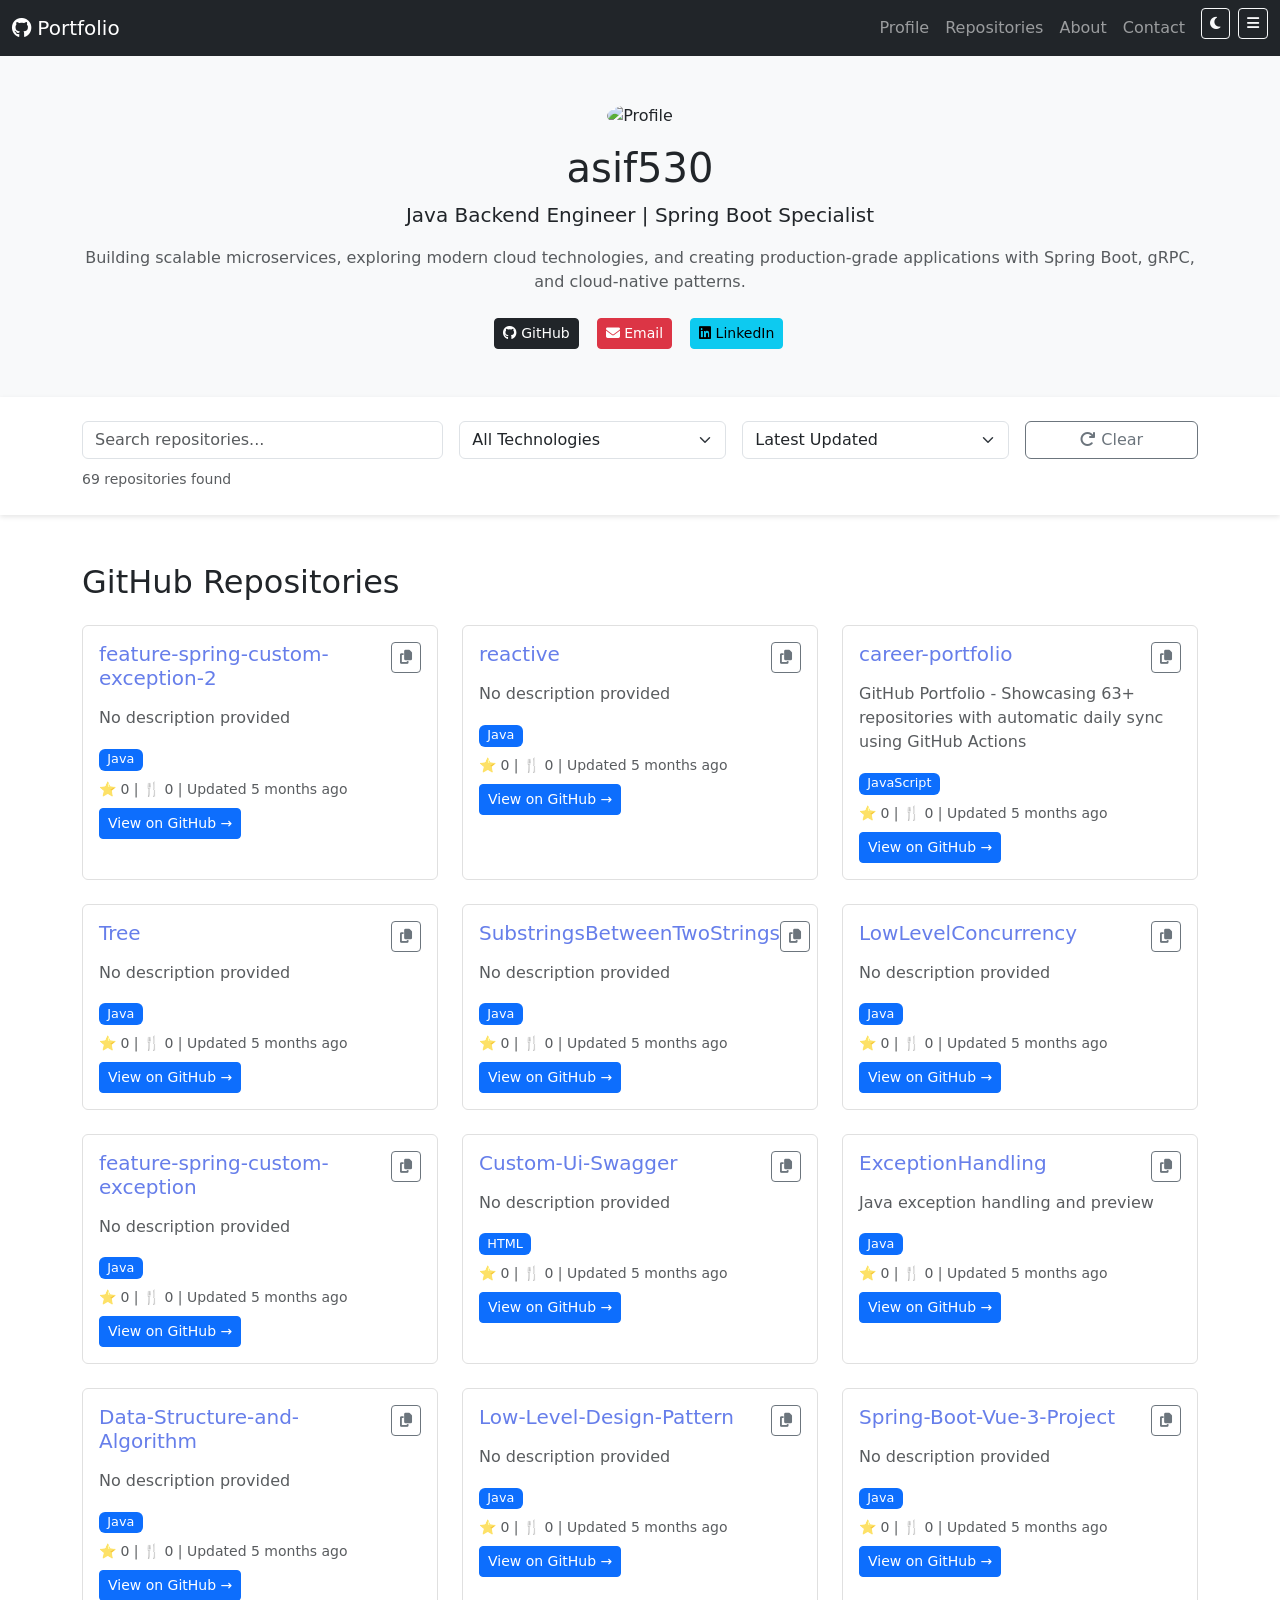
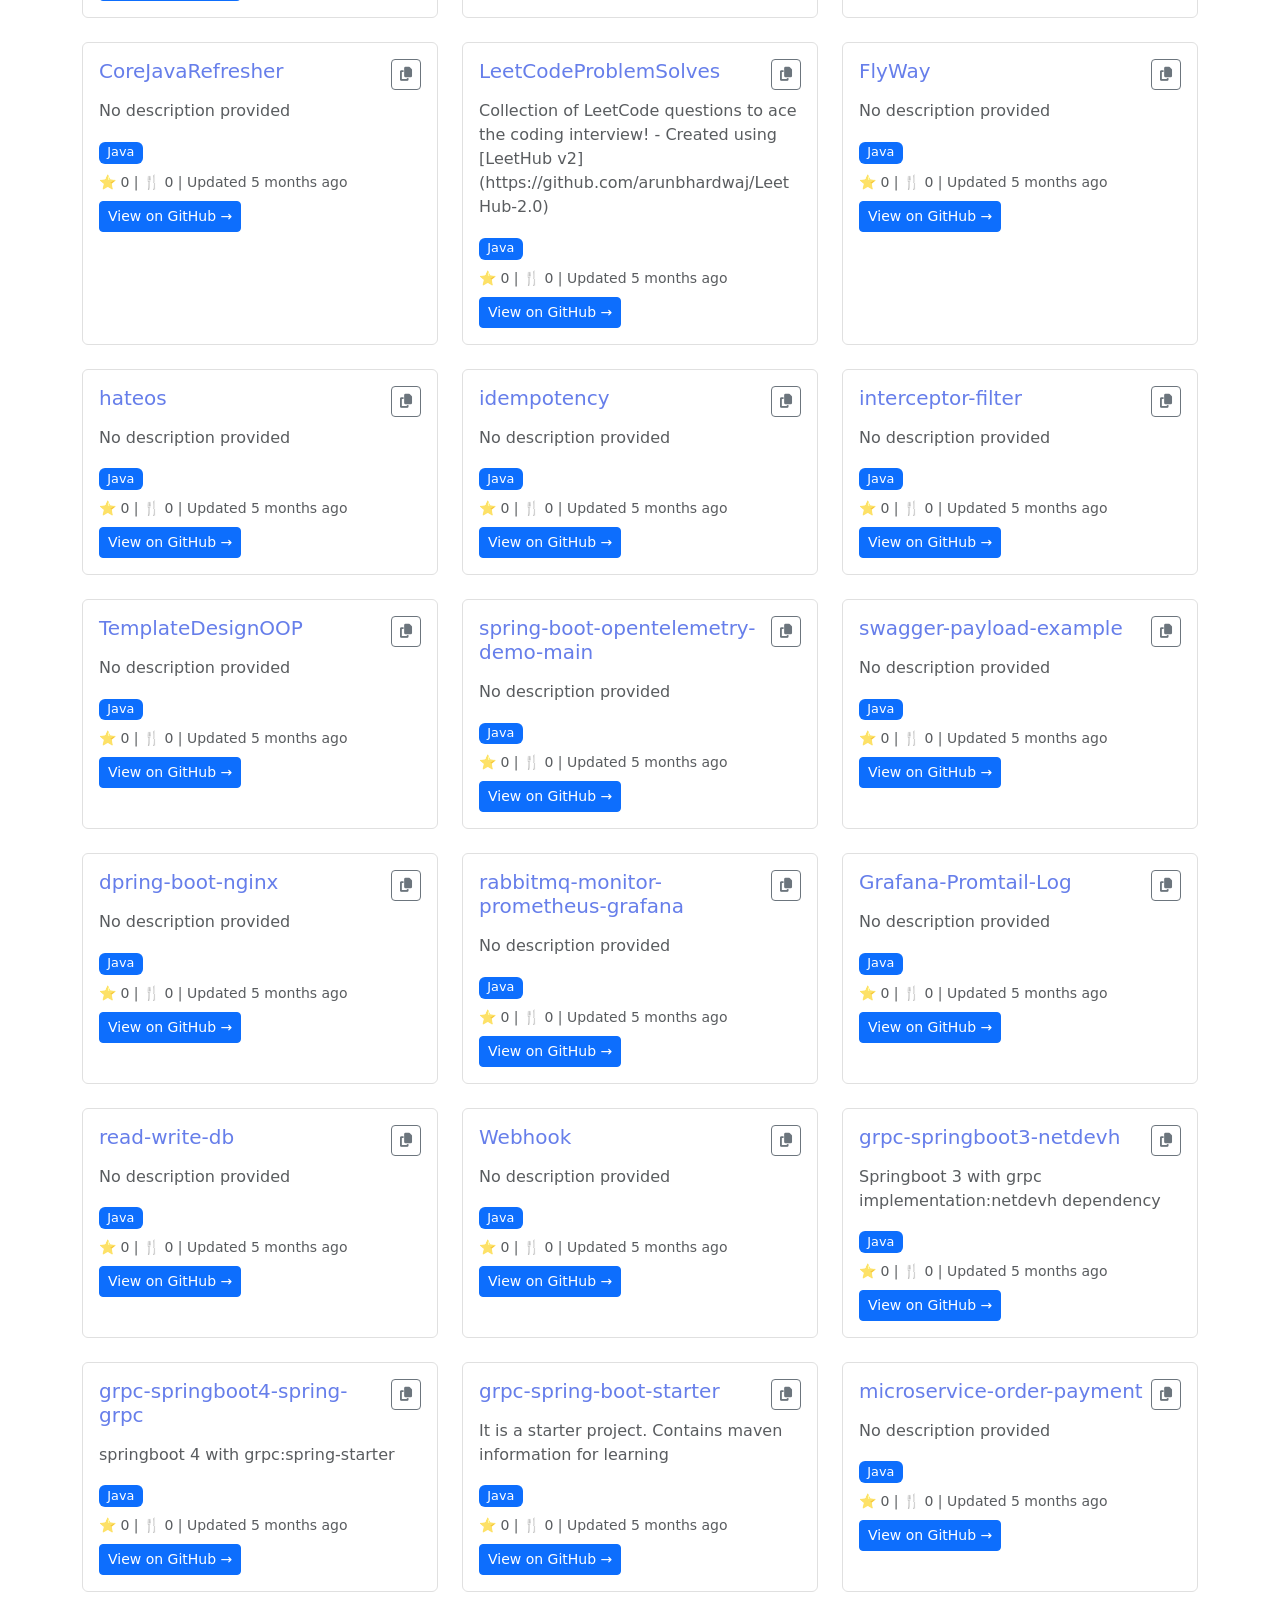
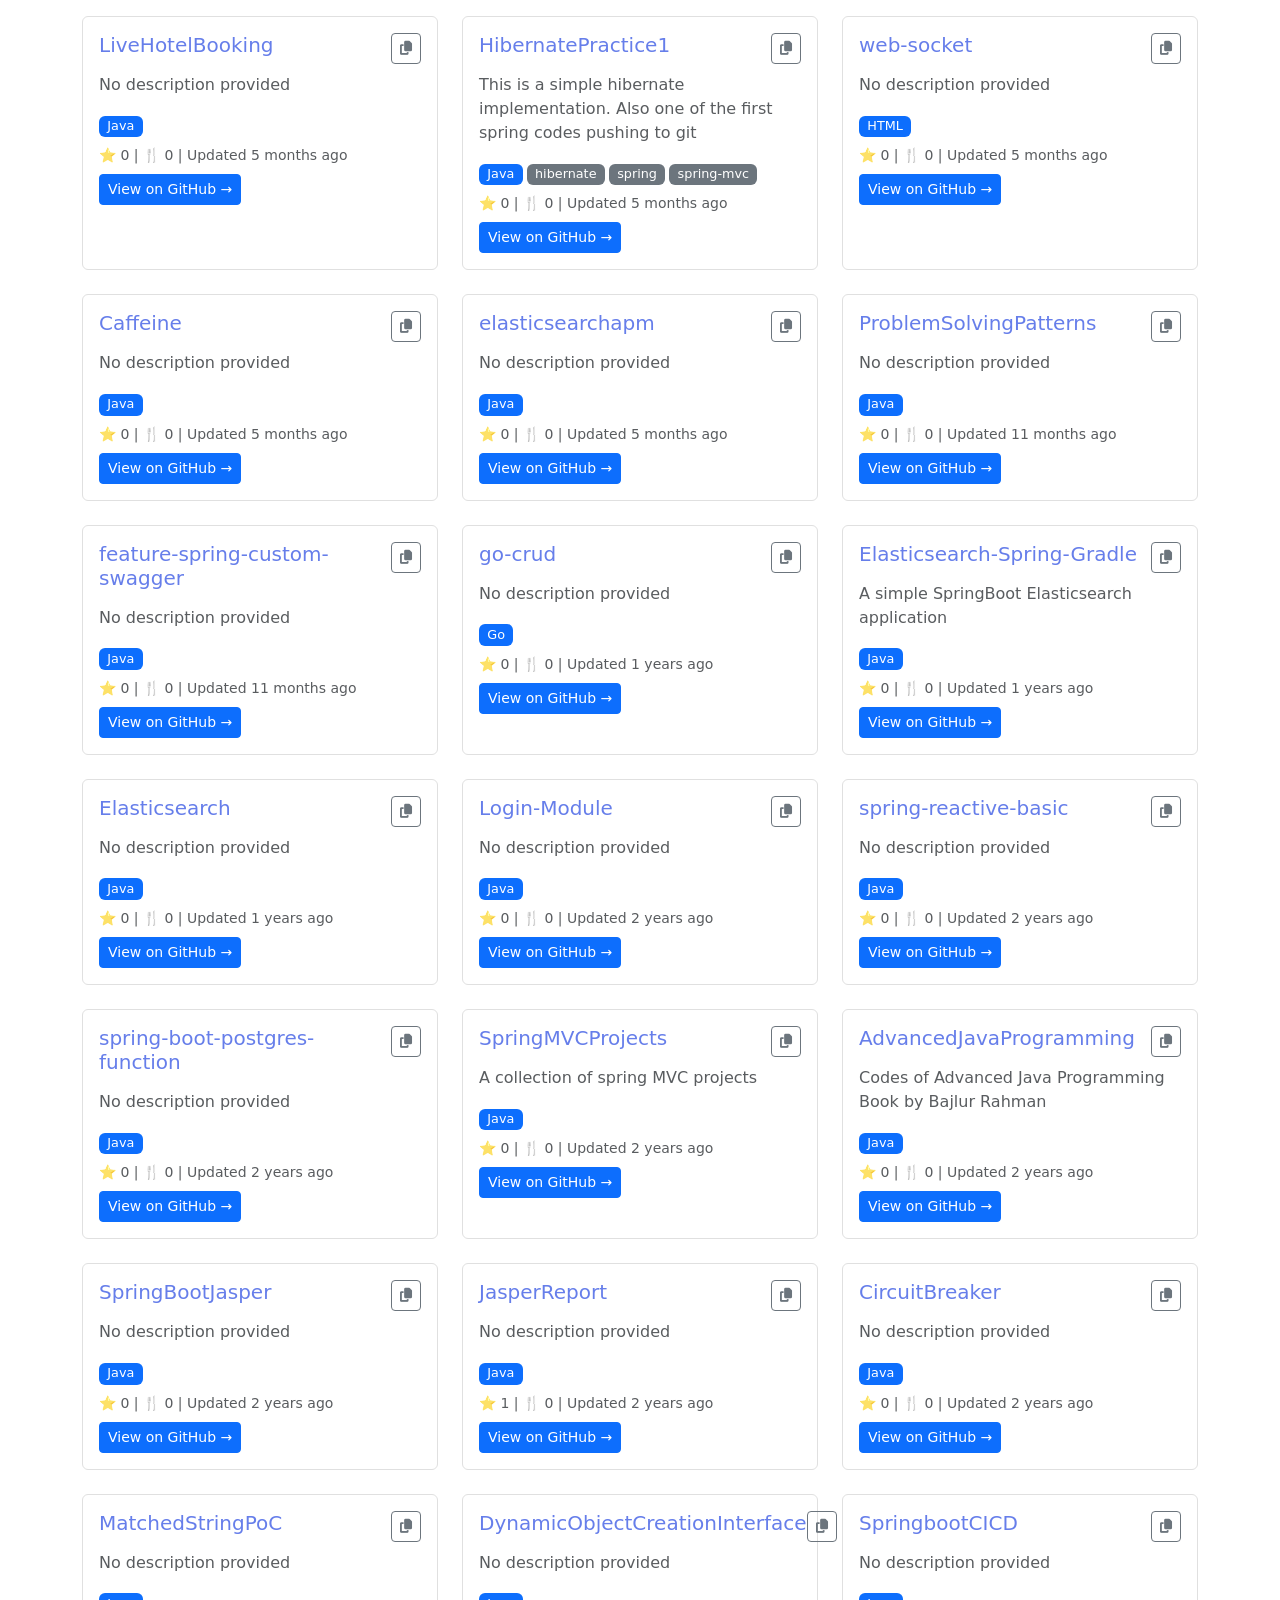
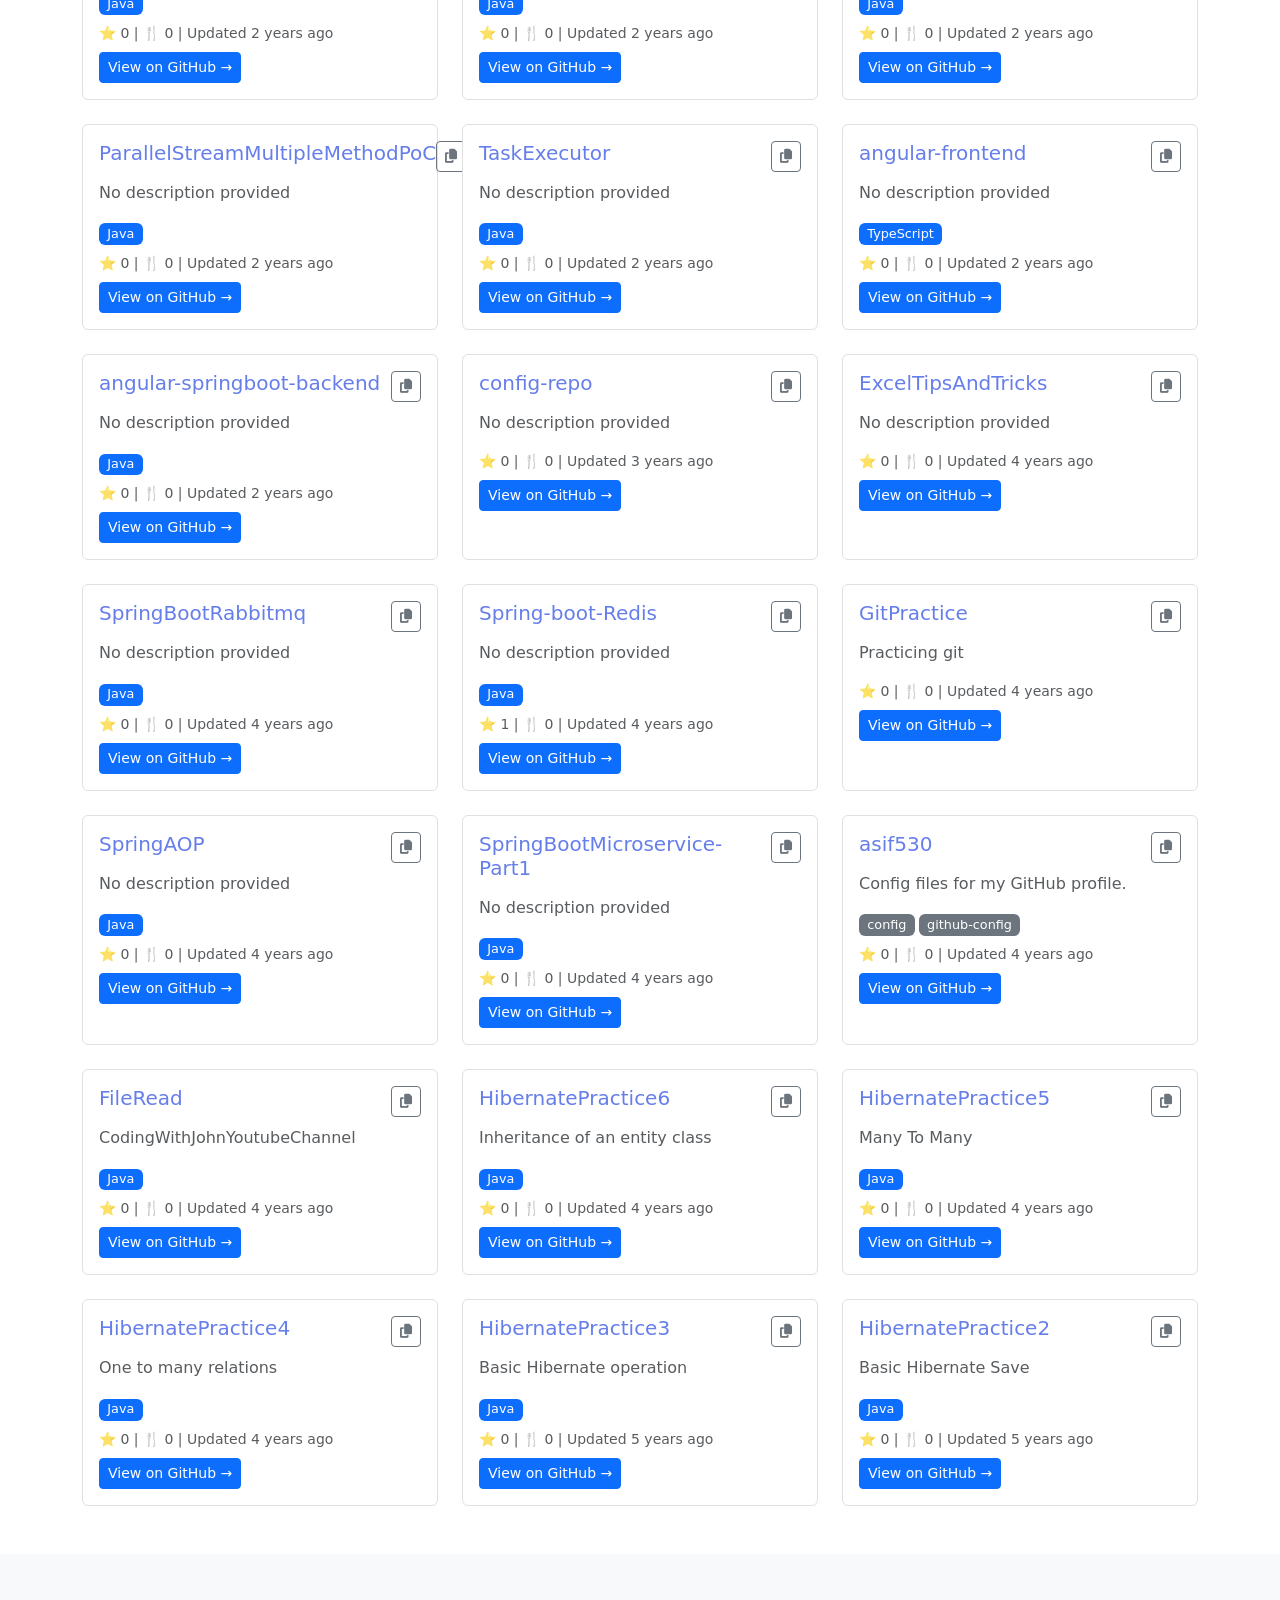
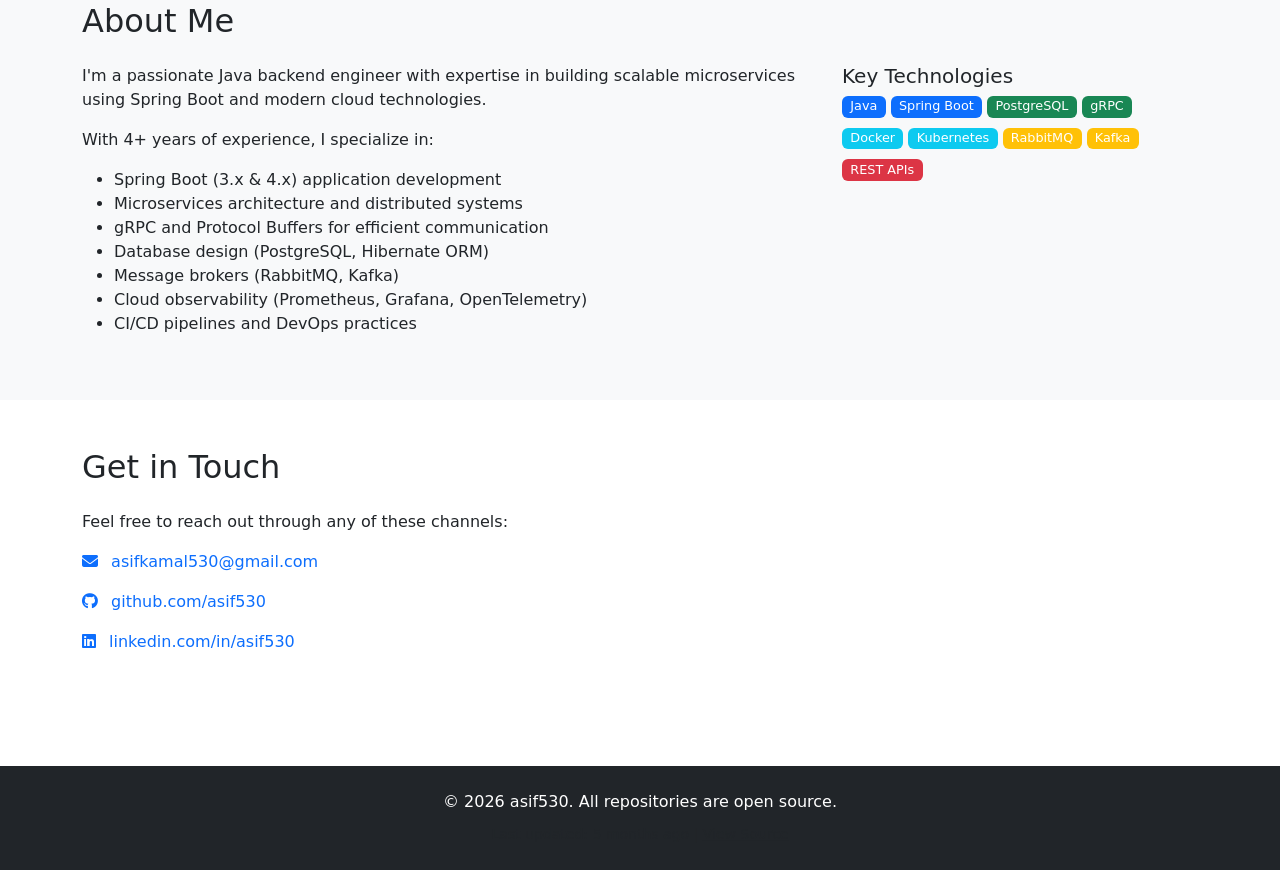
==== index.html @ ef04e504 "🐛 Fix technology filter dropdown display - Removed size='1' attribute causing list-style rendering -" ====
<!DOCTYPE html>
<html lang="en">
<head>
    <meta charset="UTF-8">
    <meta name="viewport" content="width=device-width, initial-scale=1.0">
    <meta name="description" content="GitHub Portfolio - asif530. Showcasing 63+ repositories built with modern technologies.">
    <title>Career Portfolio - asif530</title>

    <!-- Bootstrap CSS -->
    <link href="https://cdn.jsdelivr.net/npm/bootstrap@5.3.0/dist/css/bootstrap.min.css" rel="stylesheet">

    <!-- Font Awesome for icons -->
    <link rel="stylesheet" href="https://cdnjs.cloudflare.com/ajax/libs/font-awesome/6.4.0/css/all.min.css">

    <!-- Custom styles -->
    <link rel="stylesheet" href="styles.css">

    <!-- Open Graph Meta Tags -->
    <meta property="og:title" content="Career Portfolio - asif530">
    <meta property="og:description" content="GitHub Portfolio showcasing 63+ repositories">
    <meta property="og:type" content="website">
</head>
<body>
    <!-- Navigation Bar -->
    <nav class="navbar navbar-expand-lg navbar-dark bg-dark sticky-top">
        <div class="container-fluid">
            <a class="navbar-brand" href="#home">
                <i class="fab fa-github"></i> Portfolio
            </a>
            <button class="navbar-toggler" type="button" data-bs-toggle="collapse" data-bs-target="#navbarNav">
                <span class="navbar-toggler-icon"></span>
            </button>
            <div class="collapse navbar-collapse" id="navbarNav">
                <ul class="navbar-nav ms-auto">
                    <li class="nav-item">
                        <a class="nav-link" href="#profile">Profile</a>
                    </li>
                    <li class="nav-item">
                        <a class="nav-link" href="#repositories">Repositories</a>
                    </li>
                    <li class="nav-item">
                        <a class="nav-link" href="#about">About</a>
                    </li>
                    <li class="nav-item">
                        <a class="nav-link" href="#contact">Contact</a>
                    </li>
                    <li class="nav-item">
                        <button class="btn btn-outline-light btn-sm ms-2" id="darkModeToggle" title="Toggle dark mode">
                            <i class="fas fa-moon"></i>
                        </button>
                    </li>
                    <li class="nav-item">
                        <button class="btn btn-outline-light btn-sm ms-2" id="layoutToggle" title="Toggle layout">
                            <i class="fas fa-bars"></i>
                        </button>
                    </li>
                </ul>
            </div>
        </div>
    </nav>

    <!-- Profile Section -->
    <section id="profile" class="py-5 bg-light">
        <div class="container">
            <div class="row text-center">
                <div class="col-md-12">
                    <img src="https://avatars.githubusercontent.com/u/31234567?v=4"
                         alt="Profile" class="rounded-circle mb-3" width="150" height="150">
                    <h1 class="mb-2">asif530</h1>
                    <p class="lead mb-3">Java Backend Engineer | Spring Boot Specialist</p>
                    <p class="text-muted">Building scalable microservices, exploring modern cloud technologies, and creating production-grade applications with Spring Boot, gRPC, and cloud-native patterns.</p>

                    <!-- Social Links -->
                    <div class="social-links mt-4">
                        <a href="https://github.com/asif530" target="_blank" class="btn btn-dark btn-sm me-2">
                            <i class="fab fa-github"></i> GitHub
                        </a>
                        <a href="mailto:asifkamal530@gmail.com" class="btn btn-danger btn-sm me-2">
                            <i class="fas fa-envelope"></i> Email
                        </a>
                        <a href="https://linkedin.com/in/asif530" target="_blank" class="btn btn-info btn-sm me-2">
                            <i class="fab fa-linkedin"></i> LinkedIn
                        </a>
                    </div>
                </div>
            </div>
        </div>
    </section>

    <!-- Search & Filter Section -->
    <section id="filters" class="py-4 bg-white sticky-top" style="top: 56px; z-index: 99;">
        <div class="container">
            <div class="row g-3">
                <div class="col-md-4">
                    <input type="text" id="searchInput" class="form-control"
                           placeholder="Search repositories...">
                </div>
                <div class="col-md-3">
                    <select id="technologyFilter" class="form-select">
                        <option value="">All Technologies</option>
                    </select>
                </div>
                <div class="col-md-3">
                    <select id="sortBy" class="form-select">
                        <option value="updated">Latest Updated</option>
                        <option value="created">Recently Created</option>
                        <option value="stars">Most Stars</option>
                        <option value="name">Name (A-Z)</option>
                    </select>
                </div>
                <div class="col-md-2">
                    <button class="btn btn-outline-secondary w-100" onclick="clearFilters()">
                        <i class="fas fa-redo"></i> Clear
                    </button>
                </div>
            </div>
            <div class="mt-2">
                <small class="text-muted">
                    <span id="resultCount">Loading repositories...</span>
                </small>
            </div>
        </div>
    </section>

    <!-- Repositories Section -->
    <section id="repositories" class="py-5">
        <div class="container">
            <h2 class="mb-4">GitHub Repositories</h2>

            <!-- Card View (Default) -->
            <div id="cardView" class="row g-4">
                <!-- Populated by JavaScript -->
            </div>

            <!-- Table View (Hidden by default) -->
            <div id="tableView" style="display: none;">
                <div class="table-responsive">
                    <table class="table table-hover">
                        <thead class="table-dark">
                            <tr>
                                <th>Name</th>
                                <th>Description</th>
                                <th>Language</th>
                                <th>⭐ Stars</th>
                                <th>Updated</th>
                                <th>Actions</th>
                            </tr>
                        </thead>
                        <tbody id="tableBody">
                            <!-- Populated by JavaScript -->
                        </tbody>
                    </table>
                </div>
            </div>

            <!-- Empty State -->
            <div id="emptyState" style="display: none;" class="text-center py-5">
                <i class="fas fa-search fa-3x text-muted mb-3"></i>
                <h4>No repositories found</h4>
                <p class="text-muted">Try adjusting your search or filters</p>
            </div>
        </div>
    </section>

    <!-- About Section -->
    <section id="about" class="py-5 bg-light">
        <div class="container">
            <h2 class="mb-4">About Me</h2>
            <div class="row">
                <div class="col-md-8">
                    <p>I'm a passionate Java backend engineer with expertise in building scalable microservices using Spring Boot and modern cloud technologies.</p>
                    <p>With 4+ years of experience, I specialize in:</p>
                    <ul>
                        <li>Spring Boot (3.x & 4.x) application development</li>
                        <li>Microservices architecture and distributed systems</li>
                        <li>gRPC and Protocol Buffers for efficient communication</li>
                        <li>Database design (PostgreSQL, Hibernate ORM)</li>
                        <li>Message brokers (RabbitMQ, Kafka)</li>
                        <li>Cloud observability (Prometheus, Grafana, OpenTelemetry)</li>
                        <li>CI/CD pipelines and DevOps practices</li>
                    </ul>
                </div>
                <div class="col-md-4">
                    <h5>Key Technologies</h5>
                    <div class="tags mb-3">
                        <span class="badge bg-primary">Java</span>
                        <span class="badge bg-primary">Spring Boot</span>
                        <span class="badge bg-success">PostgreSQL</span>
                        <span class="badge bg-success">gRPC</span>
                        <span class="badge bg-info">Docker</span>
                        <span class="badge bg-info">Kubernetes</span>
                        <span class="badge bg-warning">RabbitMQ</span>
                        <span class="badge bg-warning">Kafka</span>
                        <span class="badge bg-danger">REST APIs</span>
                    </div>
                </div>
            </div>
        </div>
    </section>

    <!-- Contact Section -->
    <section id="contact" class="py-5">
        <div class="container">
            <h2 class="mb-4">Get in Touch</h2>
            <div class="row">
                <div class="col-md-8">
                    <p>Feel free to reach out through any of these channels:</p>
                    <ul class="list-unstyled">
                        <li class="mb-3">
                            <a href="mailto:asifkamal530@gmail.com" class="text-decoration-none">
                                <i class="fas fa-envelope me-2"></i> asifkamal530@gmail.com
                            </a>
                        </li>
                        <li class="mb-3">
                            <a href="https://github.com/asif530" target="_blank" class="text-decoration-none">
                                <i class="fab fa-github me-2"></i> github.com/asif530
                            </a>
                        </li>
                        <li class="mb-3">
                            <a href="https://linkedin.com/in/asif530" target="_blank" class="text-decoration-none">
                                <i class="fab fa-linkedin me-2"></i> linkedin.com/in/asif530
                            </a>
                        </li>
                    </ul>
                </div>
            </div>
        </div>
    </section>

    <!-- Footer -->
    <footer class="bg-dark text-white py-4 mt-5">
        <div class="container text-center">
            <p class="mb-2">&copy; 2026 asif530. All repositories are open source.</p>
            <small class="text-muted">
                Last updated: <span id="lastUpdated">Loading...</span> |
                <a href="https://github.com/asif530/career-portfolio" target="_blank" class="text-muted">View Source</a>
            </small>
        </div>
    </footer>

    <!-- Bootstrap JS -->
    <script src="https://cdn.jsdelivr.net/npm/bootstrap@5.3.0/dist/js/bootstrap.bundle.min.js"></script>

    <!-- Custom JavaScript -->
    <script src="script.js"></script>
</body>
</html>
---- styles.css ----
/* Custom styles for GitHub Portfolio */

:root {
    --primary-color: #667eea;
    --secondary-color: #764ba2;
}

/* Dark mode styles */
body.dark-mode {
    background-color: #1a1a1a;
    color: #e0e0e0;
}

body.dark-mode .navbar {
    background-color: #0d0d0d !important;
}

body.dark-mode .bg-light {
    background-color: #2d2d2d !important;
}

body.dark-mode .bg-white {
    background-color: #1e1e1e !important;
}

body.dark-mode .card {
    background-color: #2d2d2d;
    border-color: #444;
    color: #e0e0e0;
}

body.dark-mode .table {
    color: #e0e0e0;
}

body.dark-mode .table-hover tbody tr:hover {
    background-color: #404040;
}

body.dark-mode .form-control,
body.dark-mode .form-select {
    background-color: #2d2d2d;
    color: #e0e0e0;
    border-color: #444;
}

body.dark-mode .form-control:focus,
body.dark-mode .form-select:focus {
    background-color: #2d2d2d;
    color: #e0e0e0;
    border-color: var(--primary-color);
}

/* Repository cards */
.repo-card {
    transition: transform 0.2s, box-shadow 0.2s;
    border: 1px solid #e0e0e0;
}

.repo-card:hover {
    transform: translateY(-5px);
    box-shadow: 0 10px 25px rgba(0, 0, 0, 0.1);
}

body.dark-mode .repo-card:hover {
    box-shadow: 0 10px 25px rgba(255, 255, 255, 0.1);
}

.repo-name {
    color: var(--primary-color);
    text-decoration: none;
}

.repo-name:hover {
    color: var(--secondary-color);
    text-decoration: underline;
}

/* Badges */
.badge {
    font-size: 0.8rem;
    font-weight: 500;
}

/* Profile section */
.social-links a {
    margin: 0 5px;
    transition: transform 0.2s;
}

.social-links a:hover {
    transform: scale(1.1);
}

/* Tags */
.tags {
    display: flex;
    flex-wrap: wrap;
    gap: 5px;
}

.tags .badge {
    margin-bottom: 5px;
}

/* Sticky filters */
#filters {
    box-shadow: 0 2px 5px rgba(0, 0, 0, 0.1);
}

body.dark-mode #filters {
    box-shadow: 0 2px 5px rgba(255, 255, 255, 0.1);
}

/* Loading state */
.loading {
    opacity: 0.6;
    pointer-events: none;
}

/* Empty state */
#emptyState {
    min-height: 300px;
    display: flex;
    flex-direction: column;
    justify-content: center;
}

/* Responsive adjustments */
@media (max-width: 768px) {
    .navbar-collapse {
        margin-top: 10px;
    }

    .col-md-12 {
        padding: 10px;
    }

    #filters .row {
        flex-wrap: wrap;
    }

    #filters .col-md-4,
    #filters .col-md-3,
    #filters .col-md-2 {
        width: 100%;
        margin-bottom: 10px;
    }
}

/* Smooth transitions */
* {
    transition: background-color 0.3s ease, color 0.3s ease;
}

.repo-card,
.btn,
input,
select {
    transition: background-color 0.2s, color 0.2s, transform 0.2s !important;
}
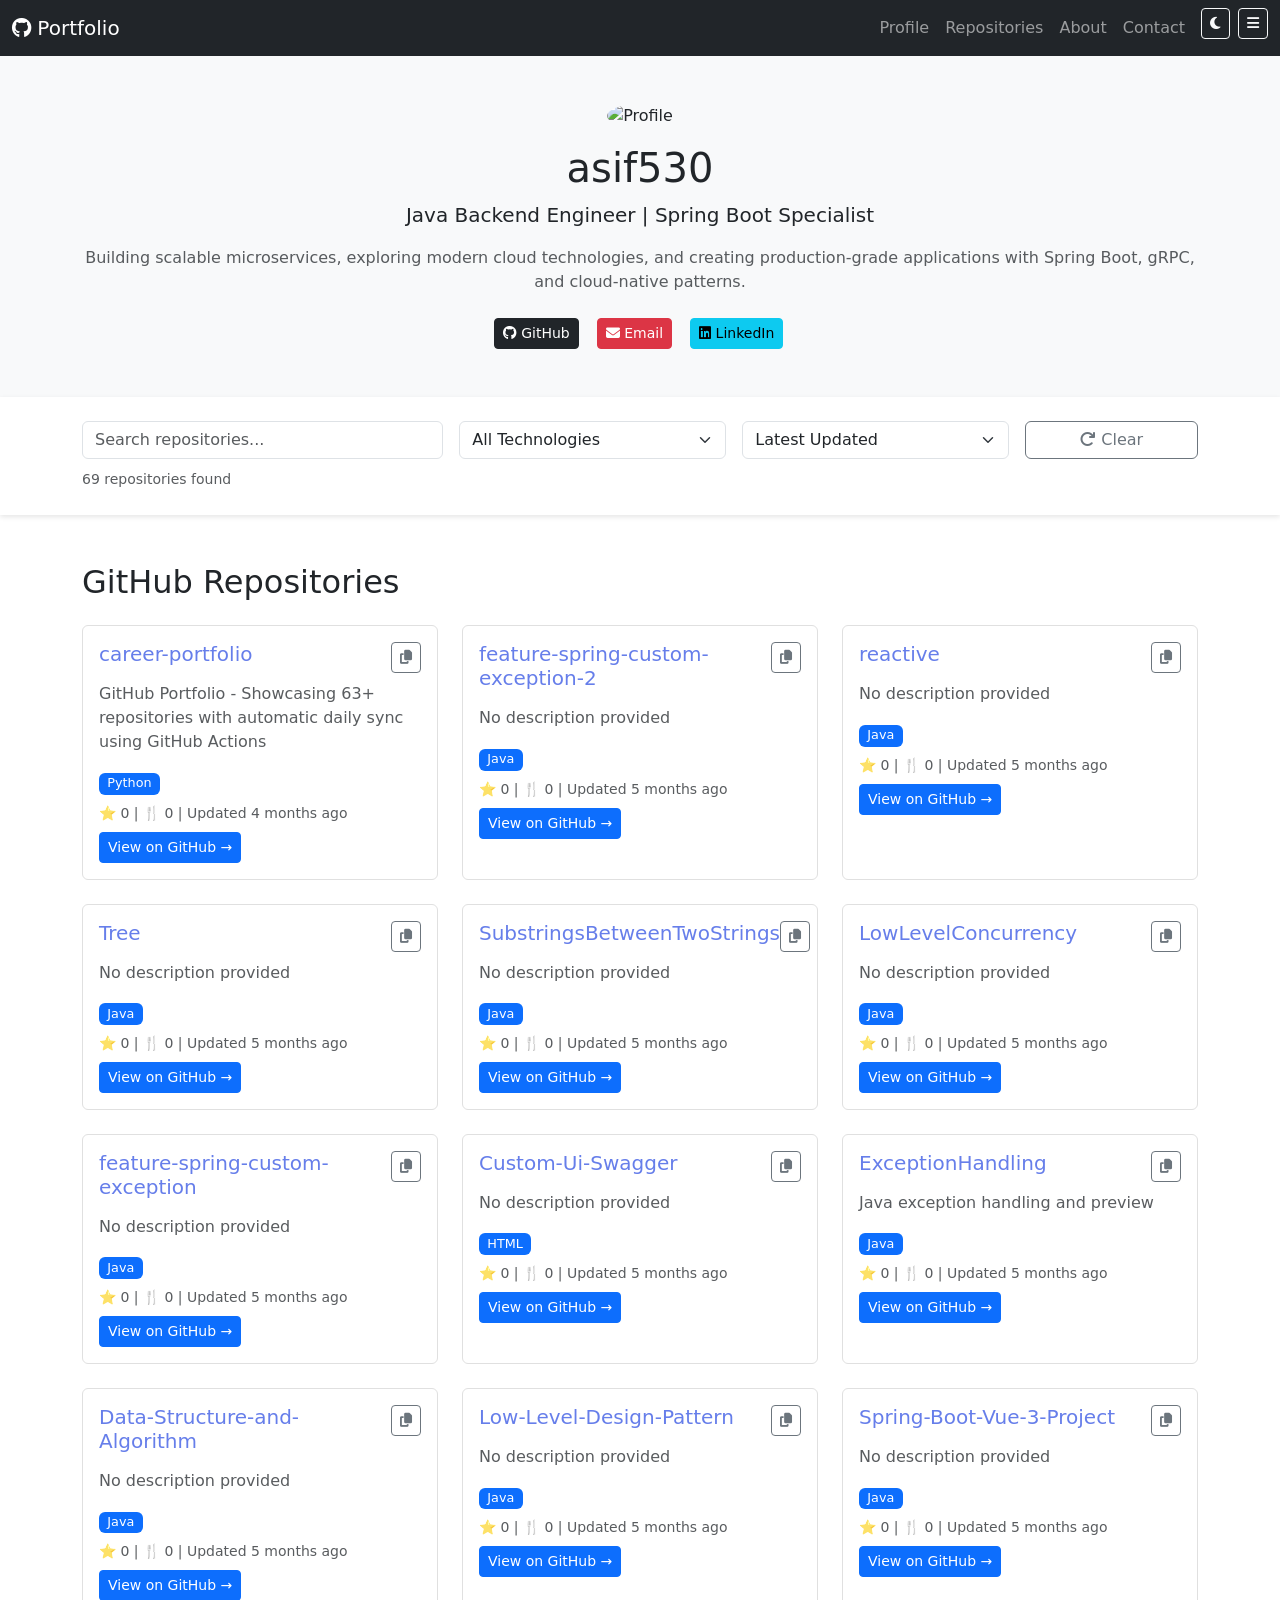
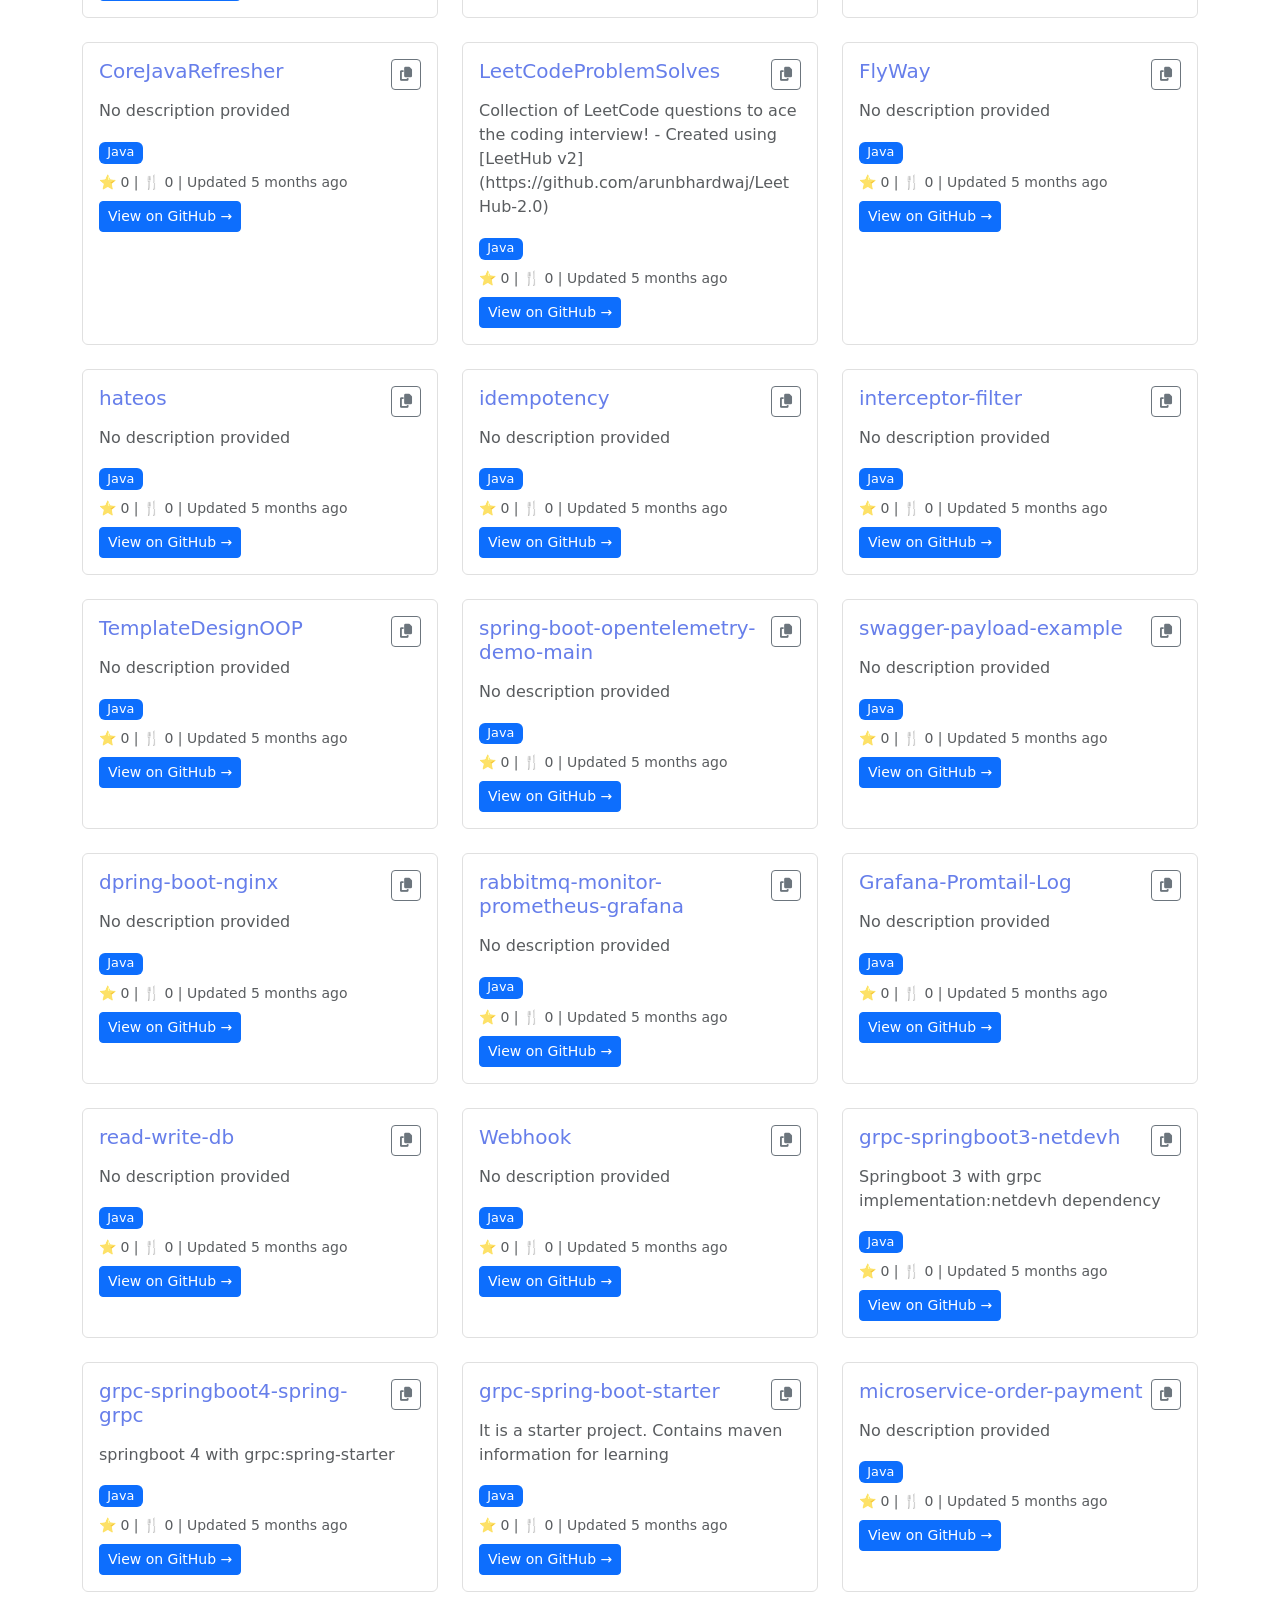
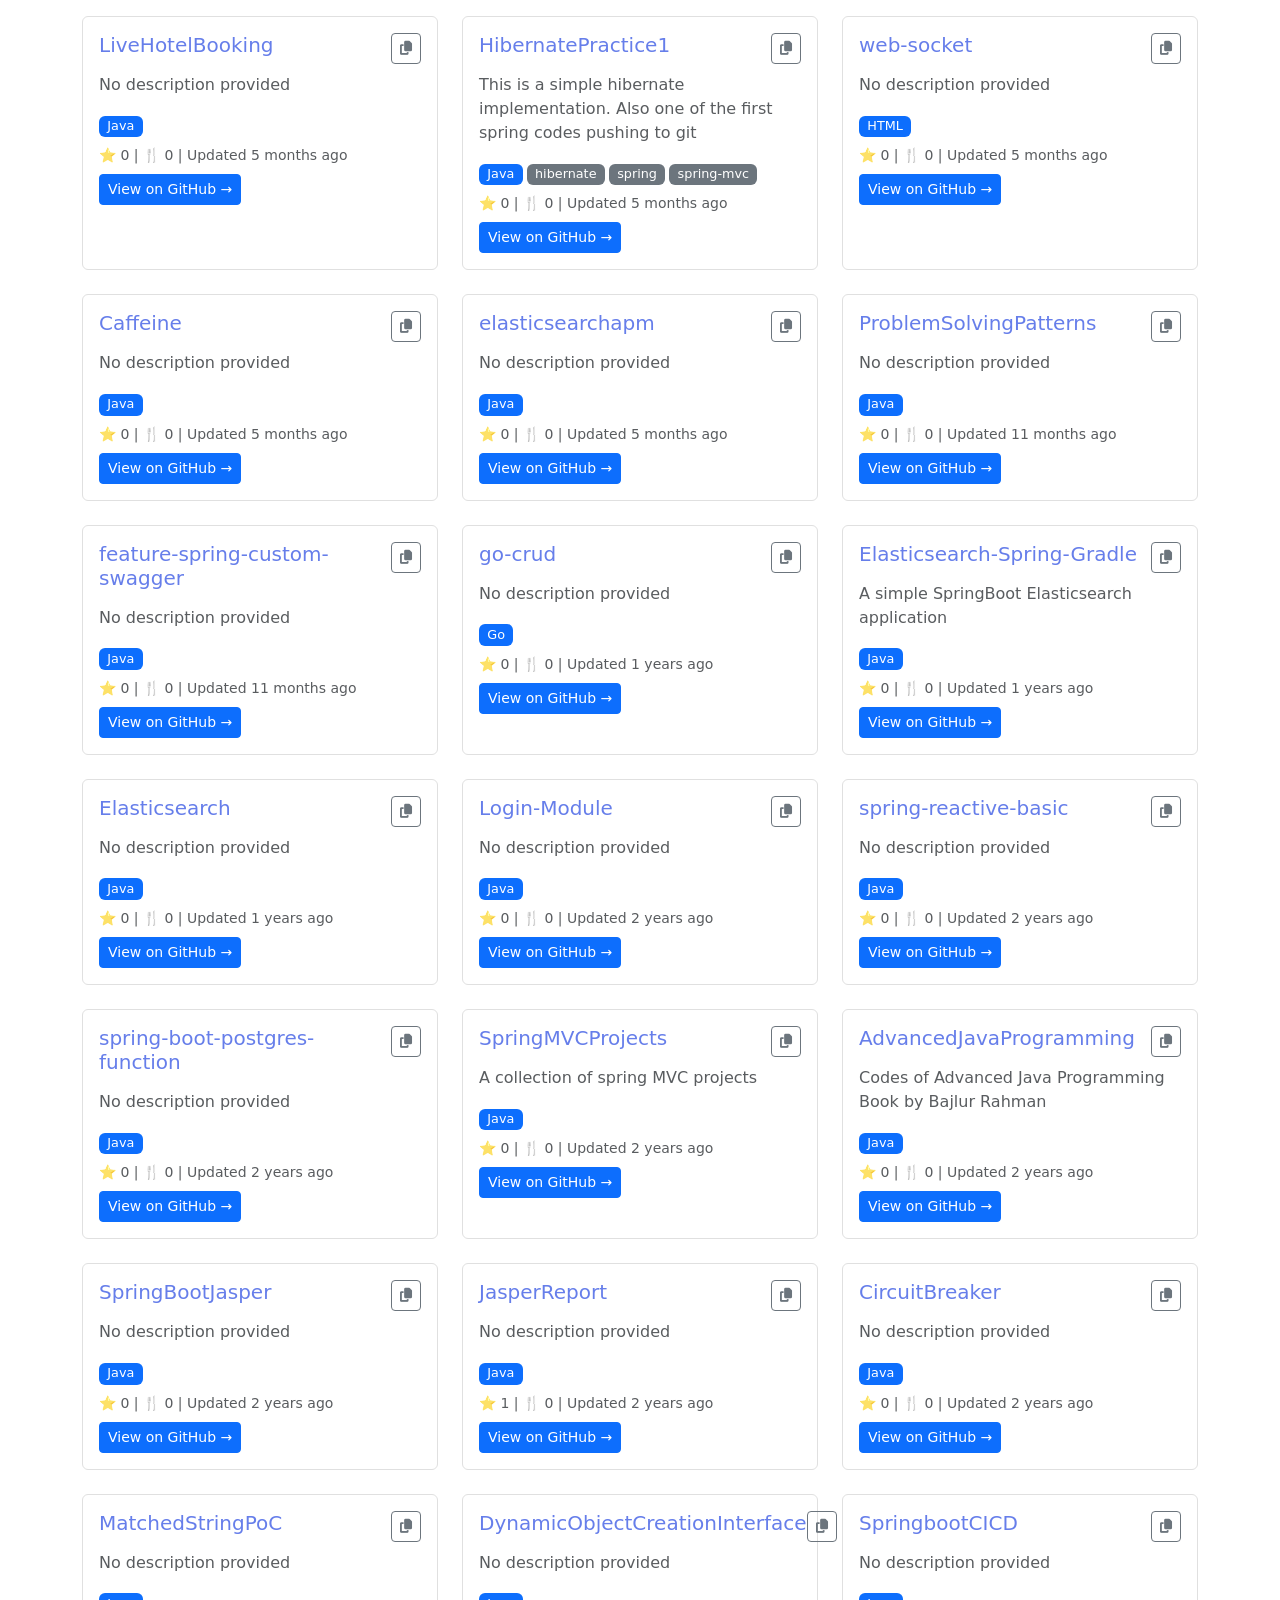
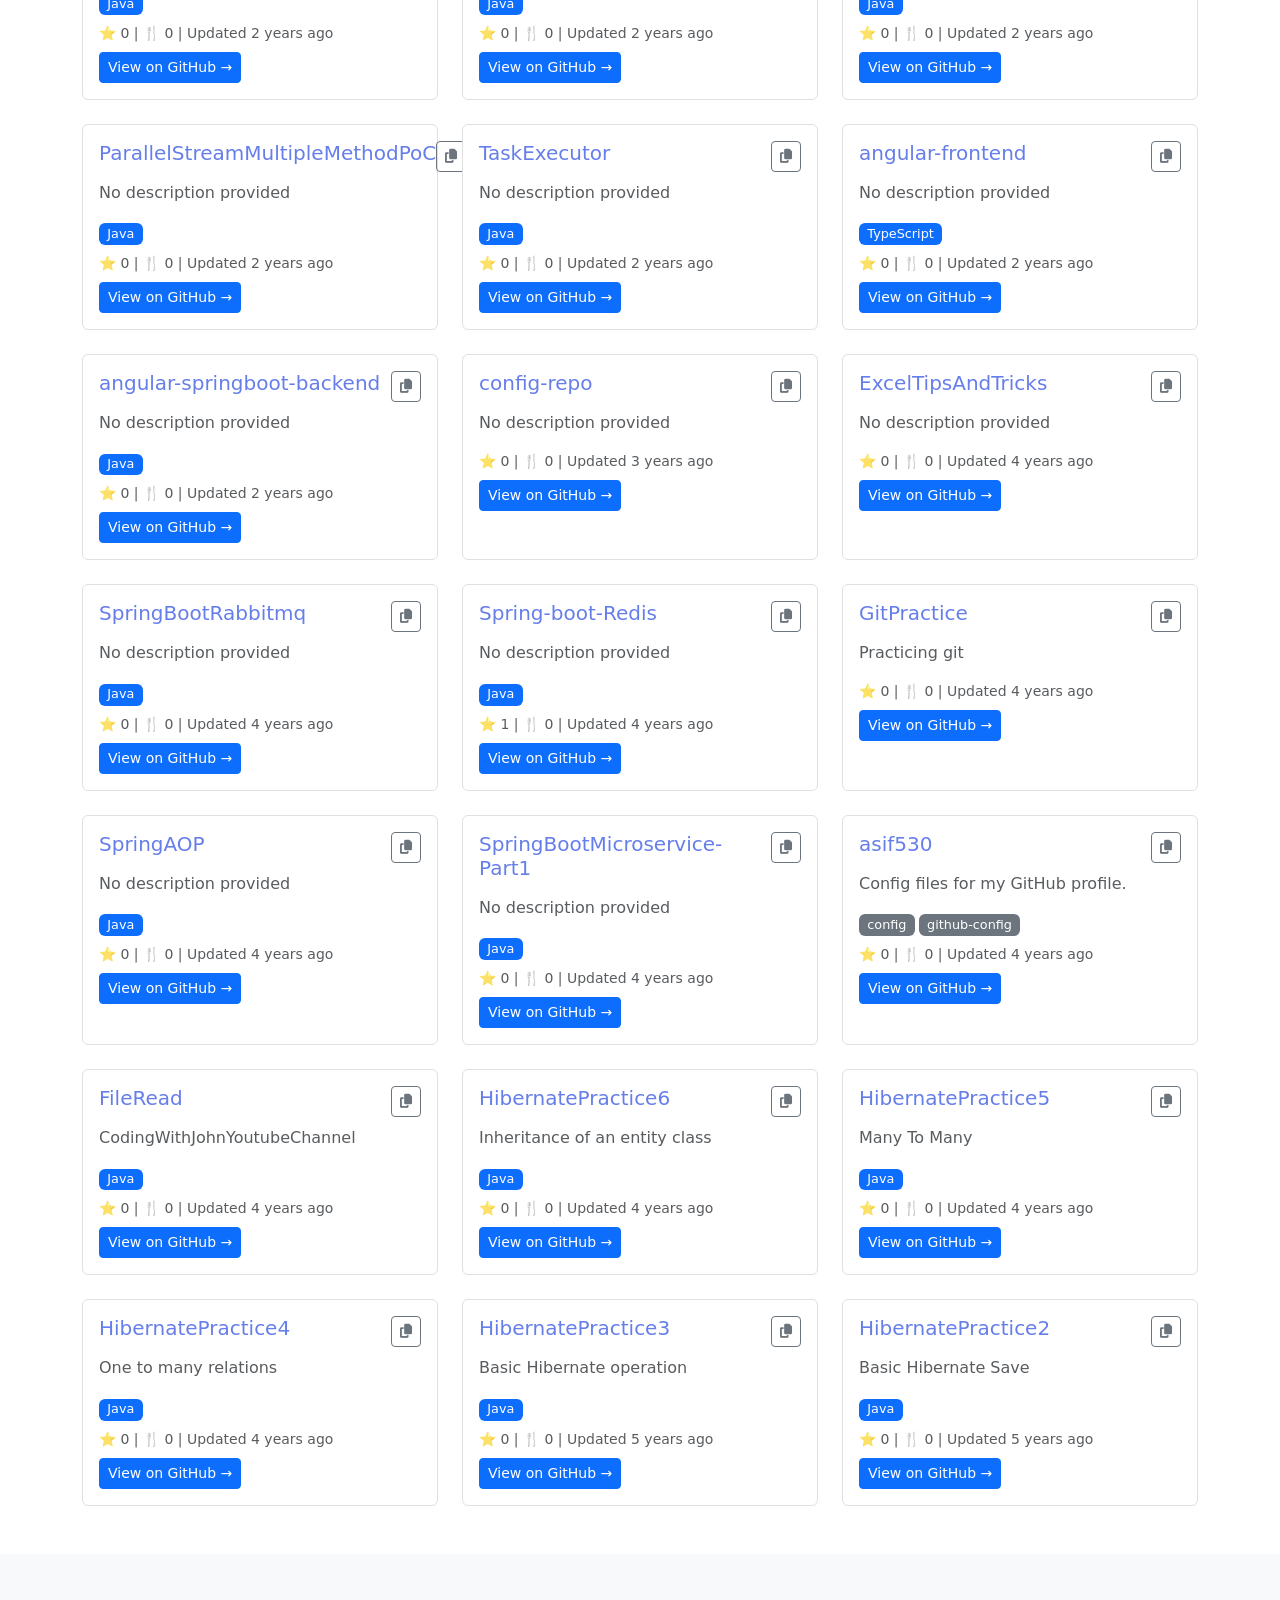
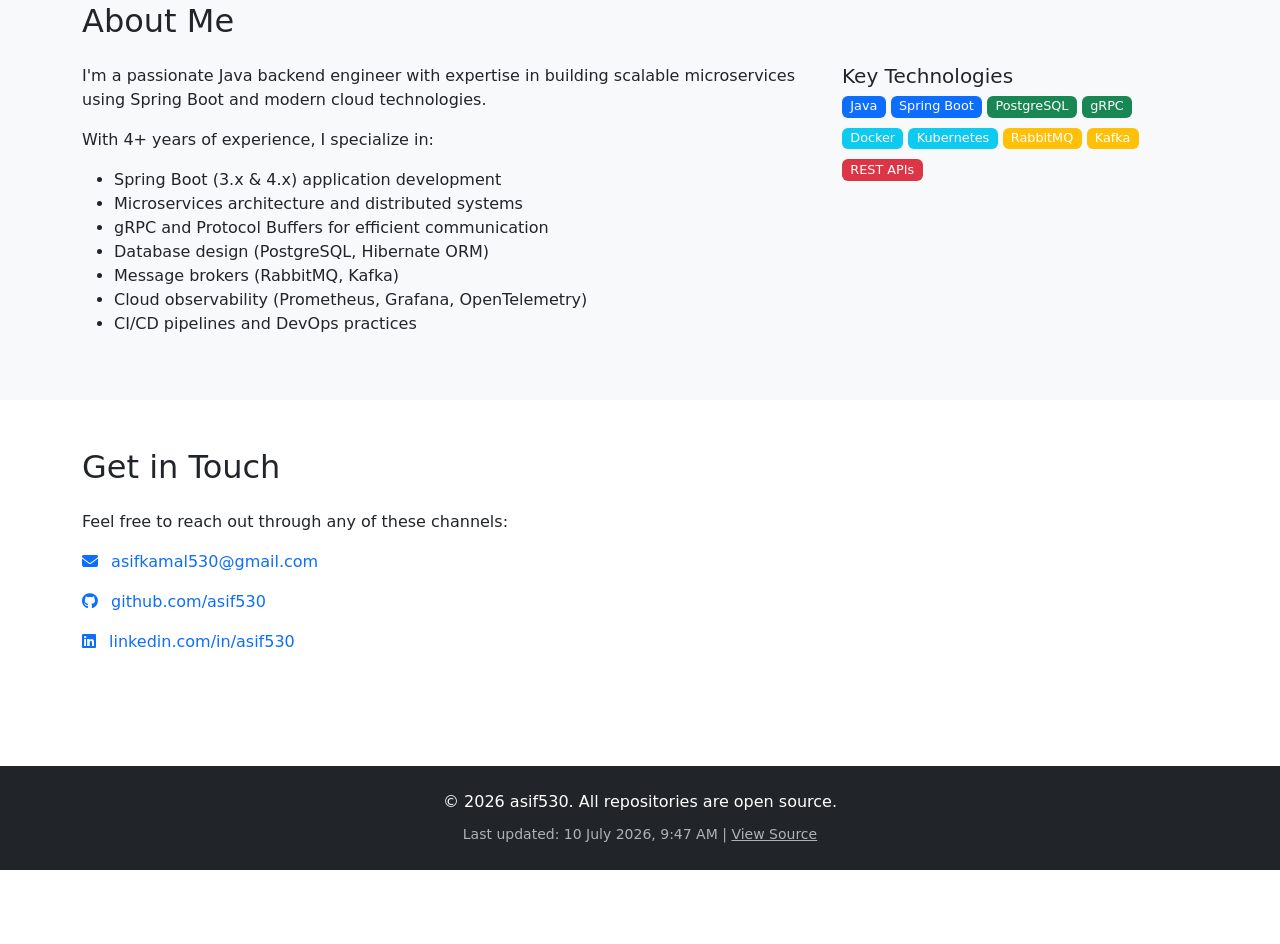
==== commit d1a492e1: "Fix invisible footer text in dark-on-dark contrast bug Bootstrap 5.3's .text-muted resolves via --bs" ====
--- a/index.html
+++ b/index.html
@@ -228,7 +228,7 @@
     </section>
 
     <!-- Footer -->
-    <footer class="bg-dark text-white py-4 mt-5">
+    <footer class="bg-dark text-white py-4 mt-5" data-bs-theme="dark">
         <div class="container text-center">
             <p class="mb-2">&copy; 2026 asif530. All repositories are open source.</p>
             <small class="text-muted">
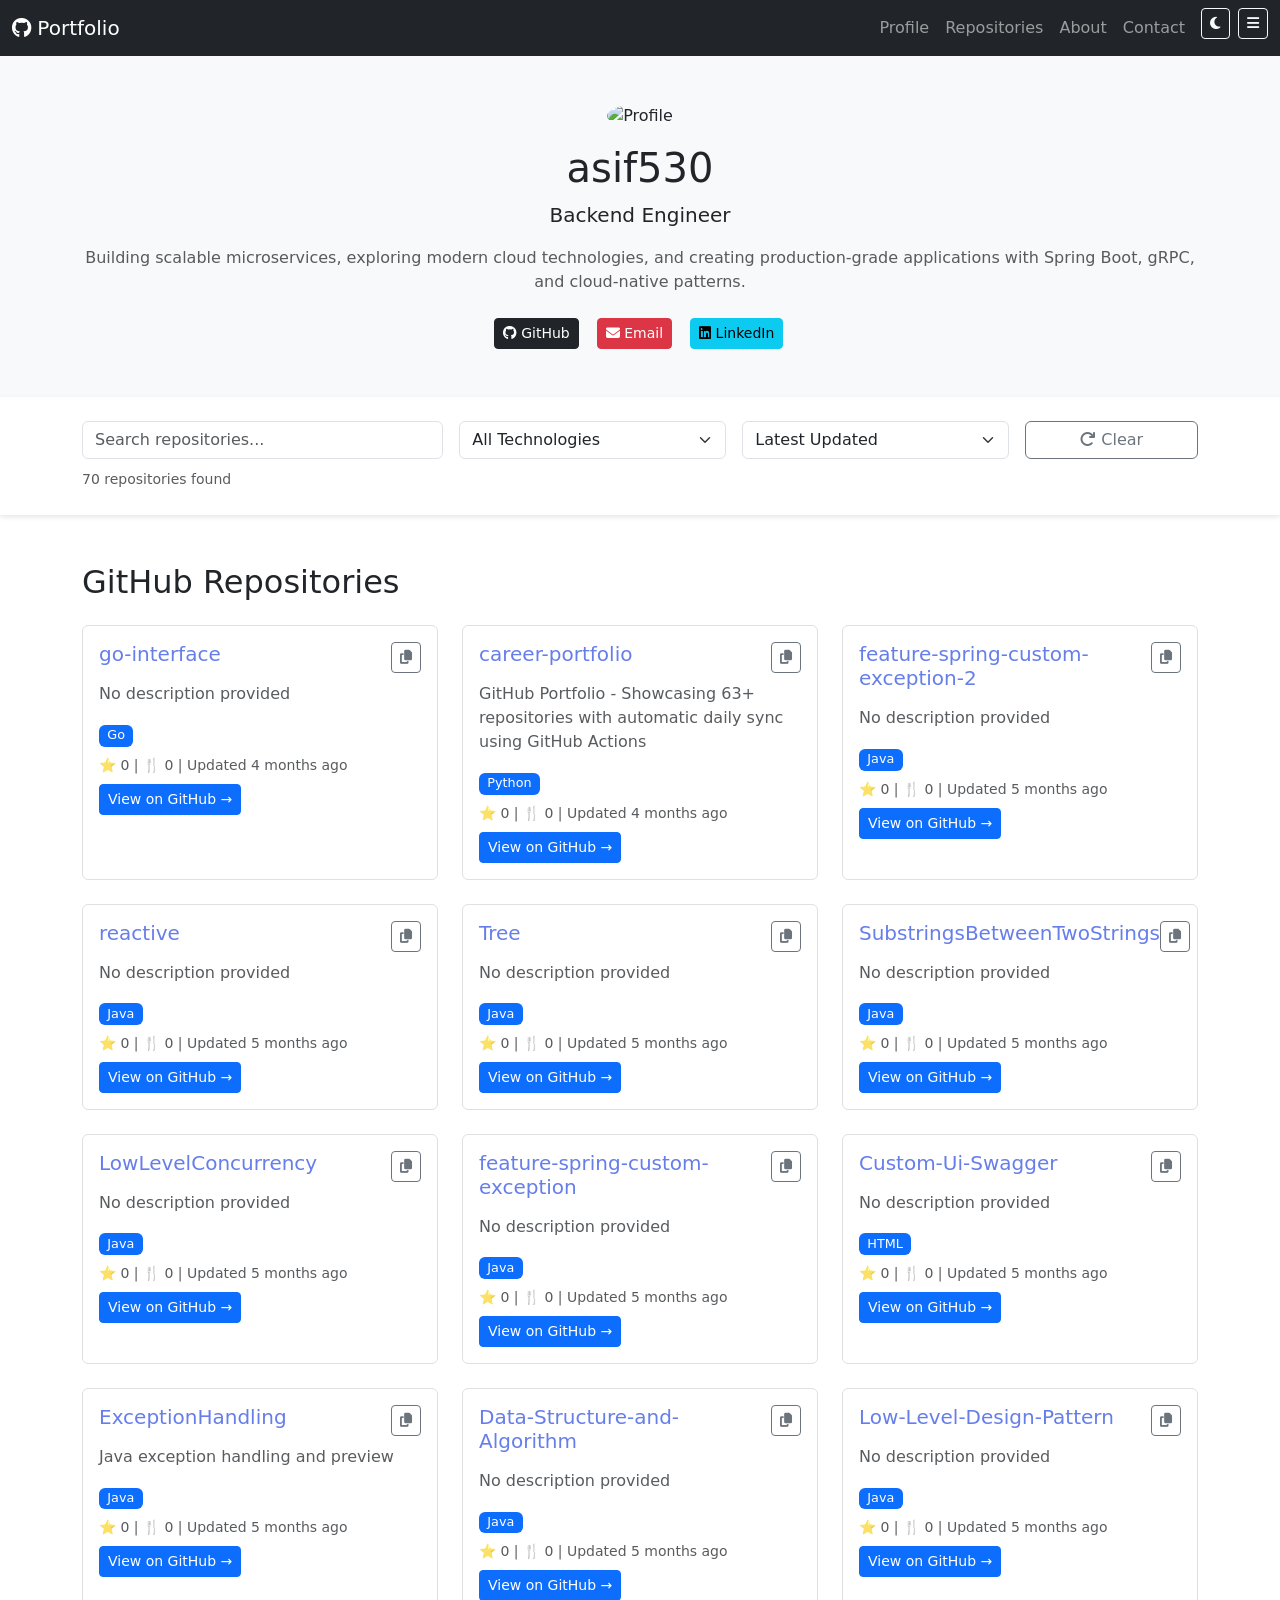
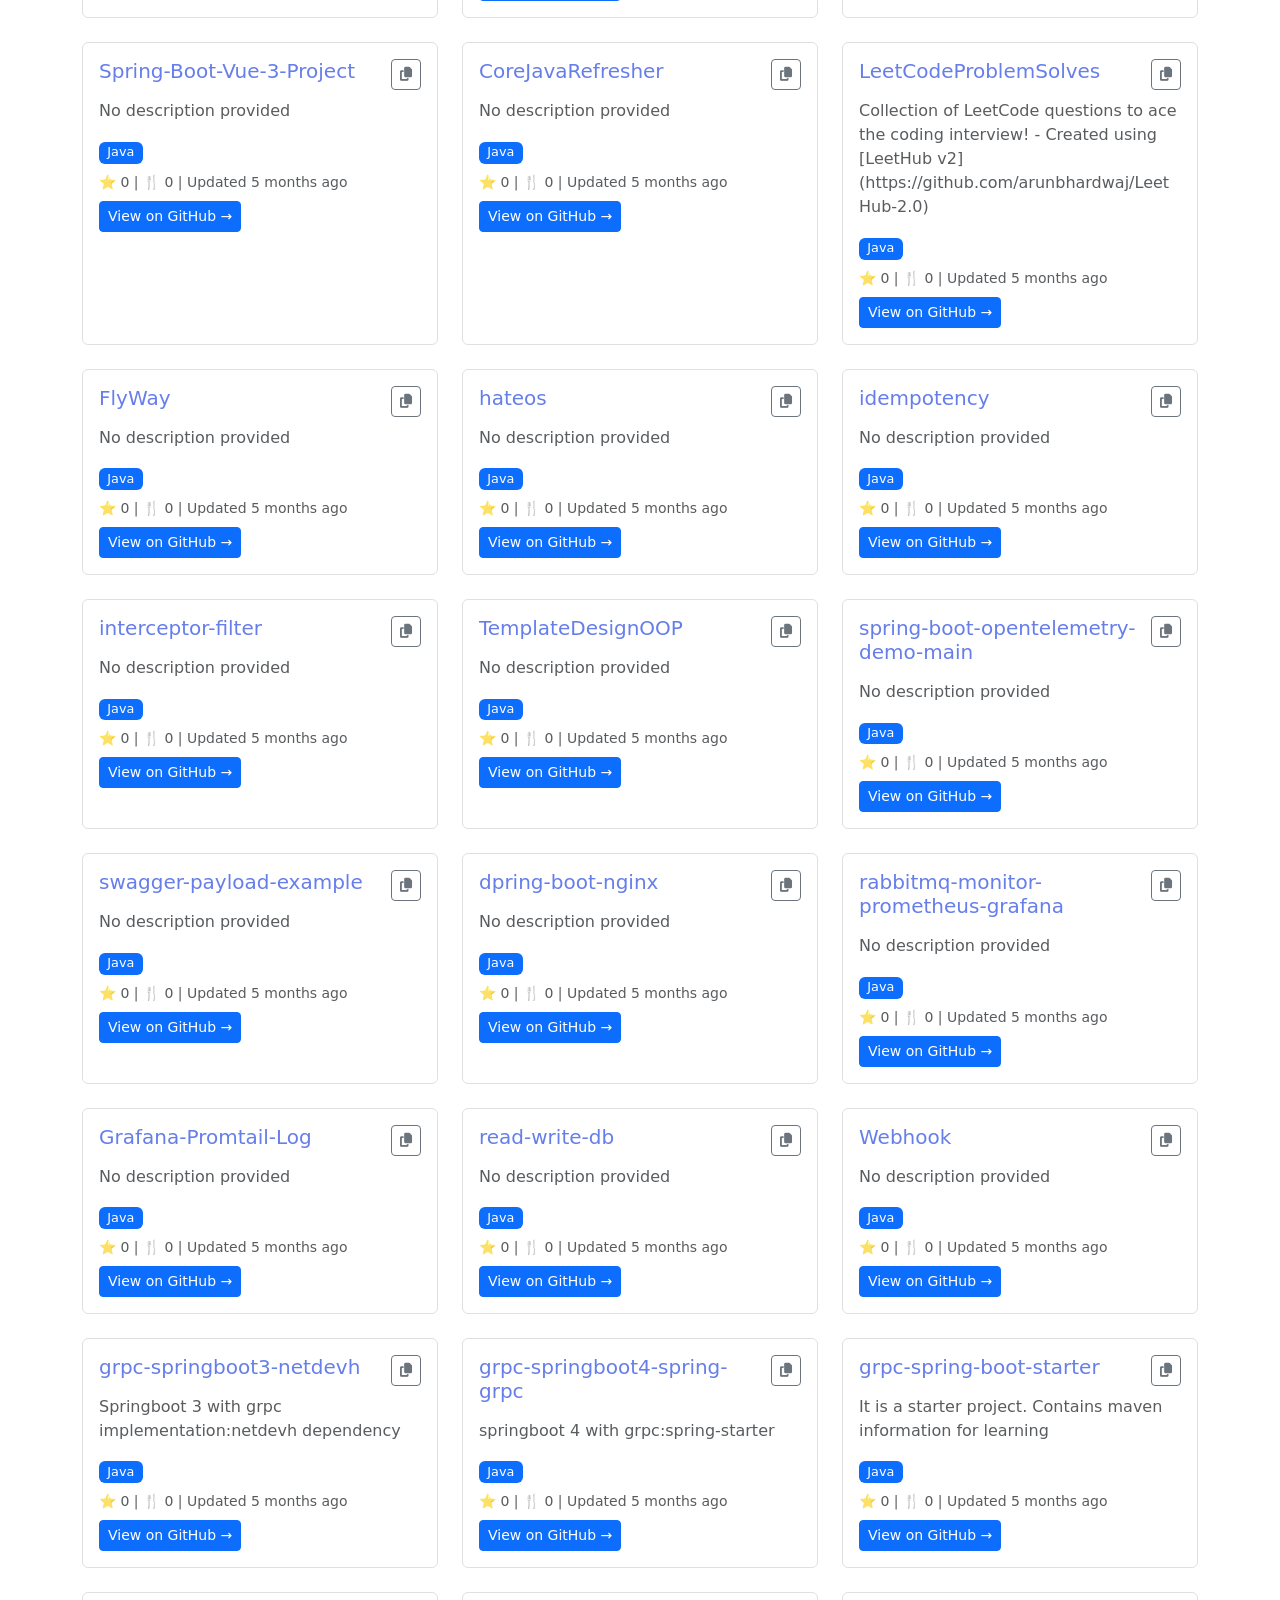
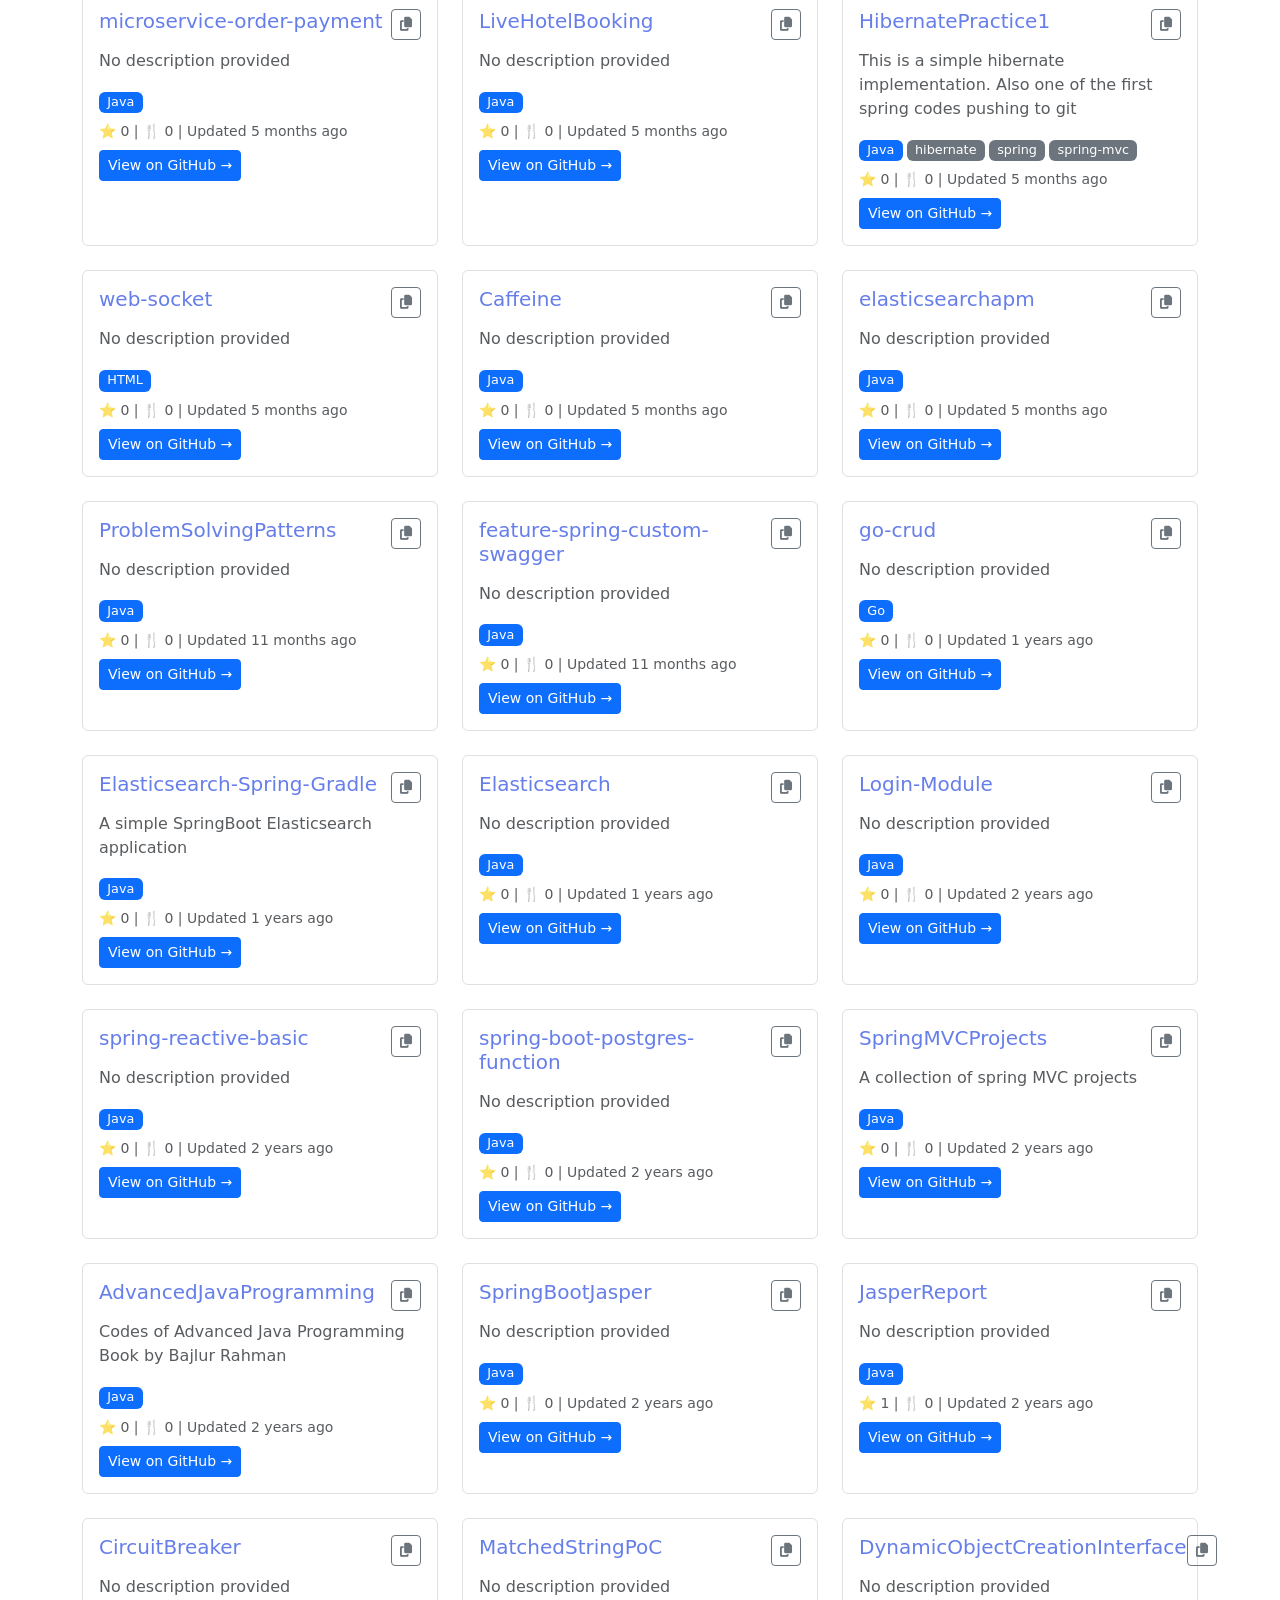
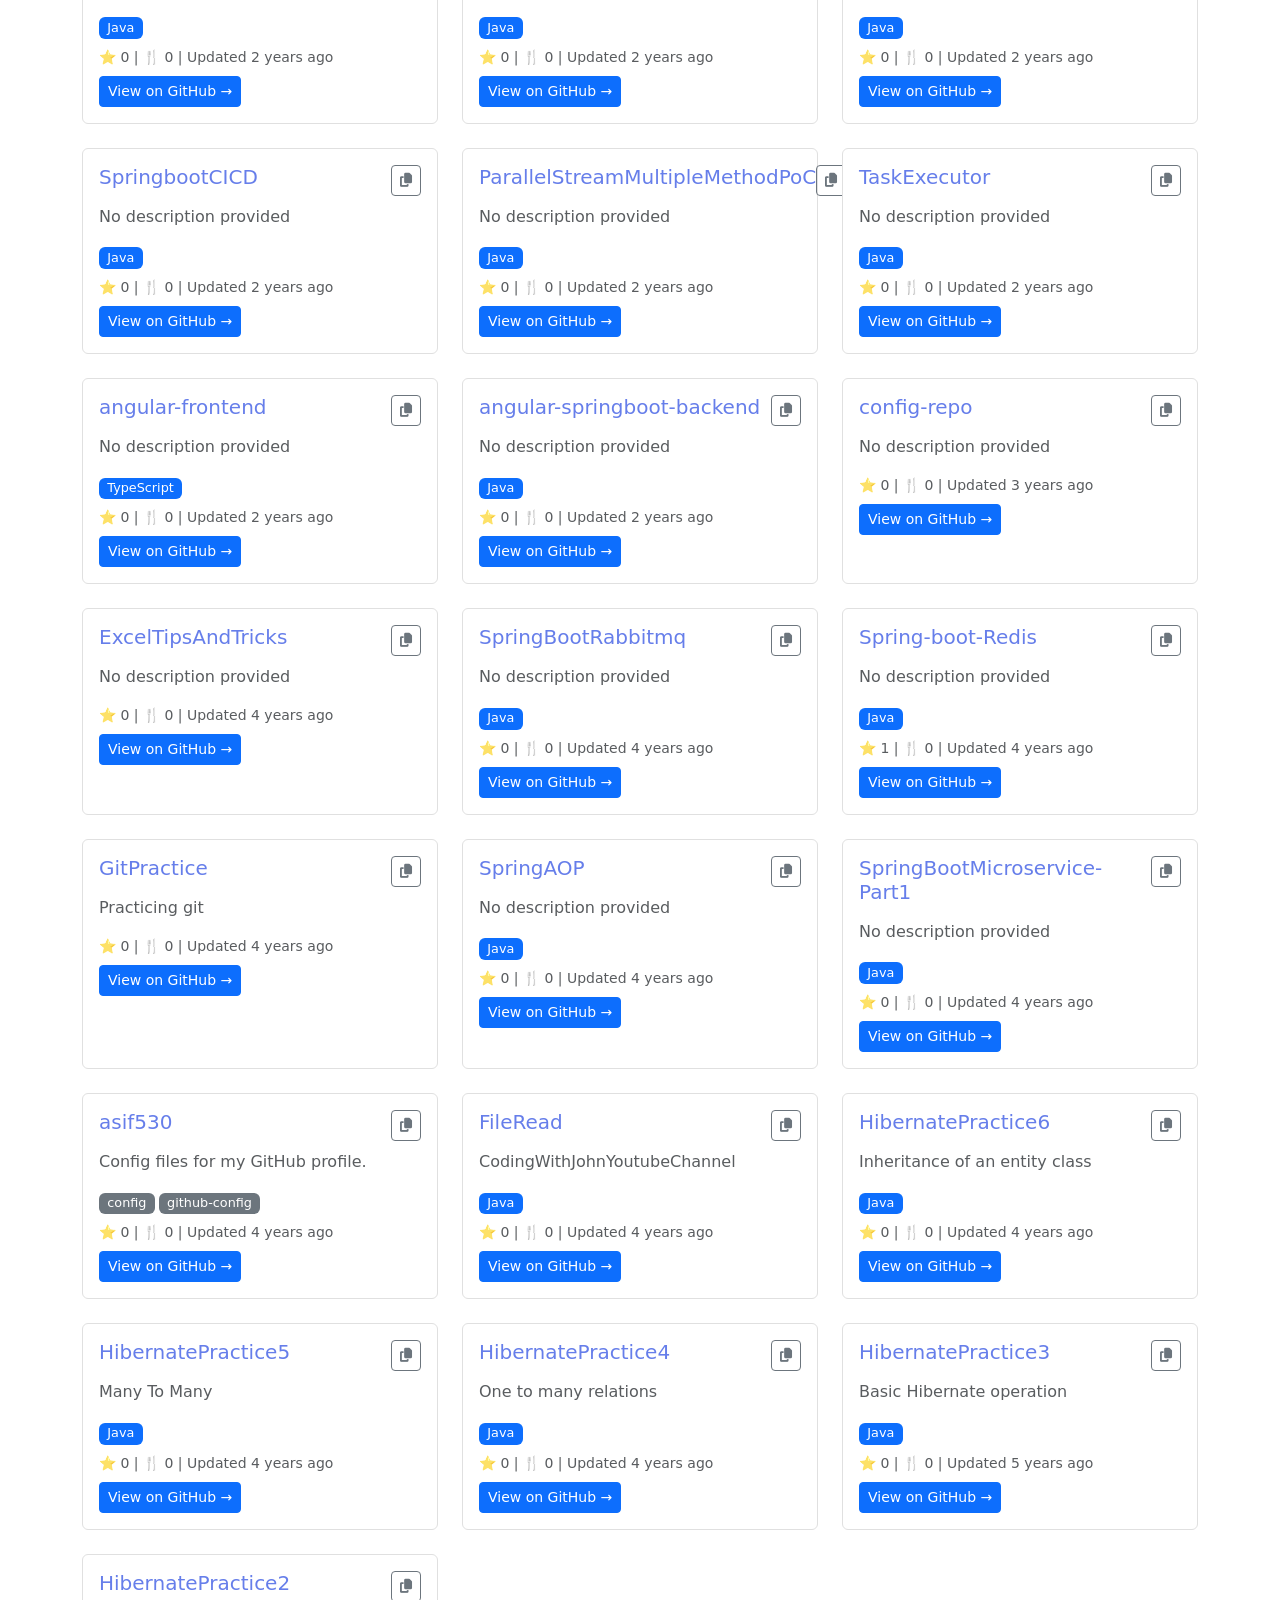
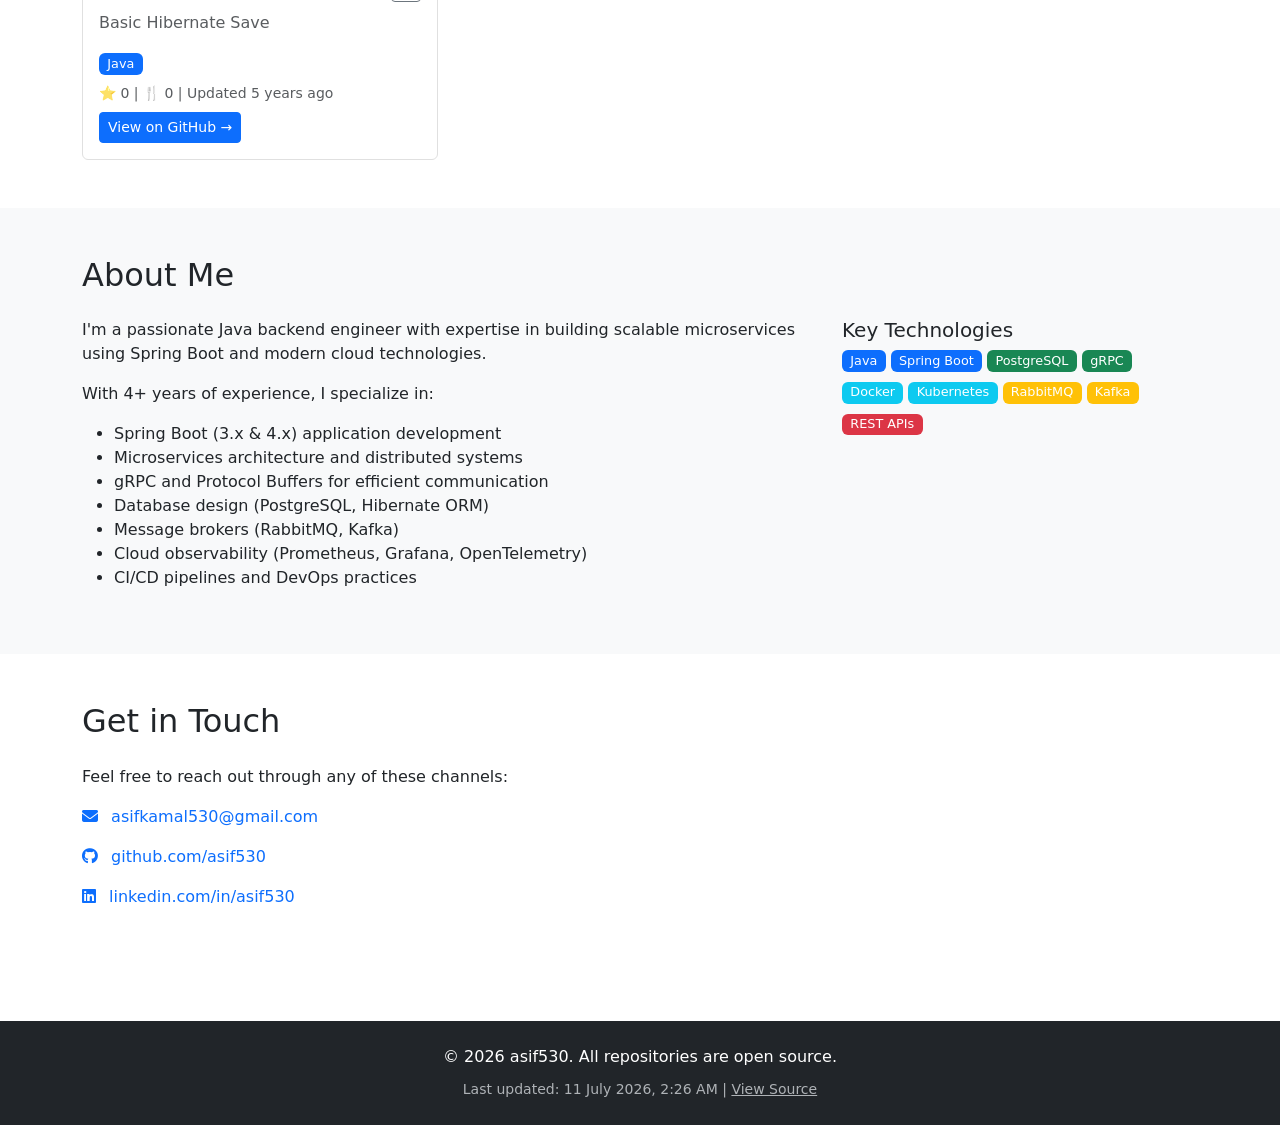
==== commit bc9b78ee: "Refactor script.js, style.css and index.html" ====
--- a/index.html
+++ b/index.html
@@ -3,8 +3,8 @@
 <head>
     <meta charset="UTF-8">
     <meta name="viewport" content="width=device-width, initial-scale=1.0">
-    <meta name="description" content="GitHub Portfolio - asif530. Showcasing 63+ repositories built with modern technologies.">
-    <title>Career Portfolio - asif530</title>
+    <meta name="description" content="GitHub Portfolio - Asif Kamal. Showcasing repositories built with modern technologies.">
+    <title>Career Portfolio - Asif KamalKamal</title>
 
     <!-- Bootstrap CSS -->
     <link href="https://cdn.jsdelivr.net/npm/bootstrap@5.3.0/dist/css/bootstrap.min.css" rel="stylesheet">
@@ -19,6 +19,16 @@
     <meta property="og:title" content="Career Portfolio - asif530">
     <meta property="og:description" content="GitHub Portfolio showcasing 63+ repositories">
     <meta property="og:type" content="website">
+    <meta property="og:url" content="https://asif530.github.io/portfolio">
+    <meta property="og:image" content="https://avatars.githubusercontent.com/u/44407951?v=4&s=400">
+    <meta property="og:image:width" content="400">
+    <meta property="og:image:height" content="400">
+
+    <!-- Twitter Card Meta Tags -->
+    <meta name="twitter:card" content="summary">
+    <meta name="twitter:title" content="Career Portfolio - Asif Kamal">
+    <meta name="twitter:description" content="GitHub Portfolio showcasing 63+ repositories">
+    <meta name="twitter:image" content="https://avatars.githubusercontent.com/u/44407951?v=4&s=400">
 </head>
 <body>
     <!-- Navigation Bar -->
@@ -64,10 +74,10 @@
         <div class="container">
             <div class="row text-center">
                 <div class="col-md-12">
-                    <img src="https://avatars.githubusercontent.com/u/31234567?v=4"
+                    <img src="https://avatars.githubusercontent.com/u/44407951?v=4"
                          alt="Profile" class="rounded-circle mb-3" width="150" height="150">
                     <h1 class="mb-2">asif530</h1>
-                    <p class="lead mb-3">Java Backend Engineer | Spring Boot Specialist</p>
+                    <p class="lead mb-3">Backend Engineer</p>
                     <p class="text-muted">Building scalable microservices, exploring modern cloud technologies, and creating production-grade applications with Spring Boot, gRPC, and cloud-native patterns.</p>
 
                     <!-- Social Links -->
@@ -88,7 +98,7 @@
     </section>
 
     <!-- Search & Filter Section -->
-    <section id="filters" class="py-4 bg-white sticky-top" style="top: 56px; z-index: 99;">
+    <section id="filters" class="py-4 bg-white sticky-top">
         <div class="container">
             <div class="row g-3">
                 <div class="col-md-4">
@@ -109,7 +119,7 @@
                     </select>
                 </div>
                 <div class="col-md-2">
-                    <button class="btn btn-outline-secondary w-100" onclick="clearFilters()">
+                    <button class="btn btn-outline-secondary w-100" id="clearFiltersBtn">
                         <i class="fas fa-redo"></i> Clear
                     </button>
                 </div>
@@ -133,7 +143,7 @@
             </div>
 
             <!-- Table View (Hidden by default) -->
-            <div id="tableView" style="display: none;">
+            <div id="tableView" class="d-none">
                 <div class="table-responsive">
                     <table class="table table-hover">
                         <thead class="table-dark">
@@ -154,7 +164,7 @@
             </div>
 
             <!-- Empty State -->
-            <div id="emptyState" style="display: none;" class="text-center py-5">
+            <div id="emptyState" class="d-none text-center py-5">
                 <i class="fas fa-search fa-3x text-muted mb-3"></i>
                 <h4>No repositories found</h4>
                 <p class="text-muted">Try adjusting your search or filters</p>
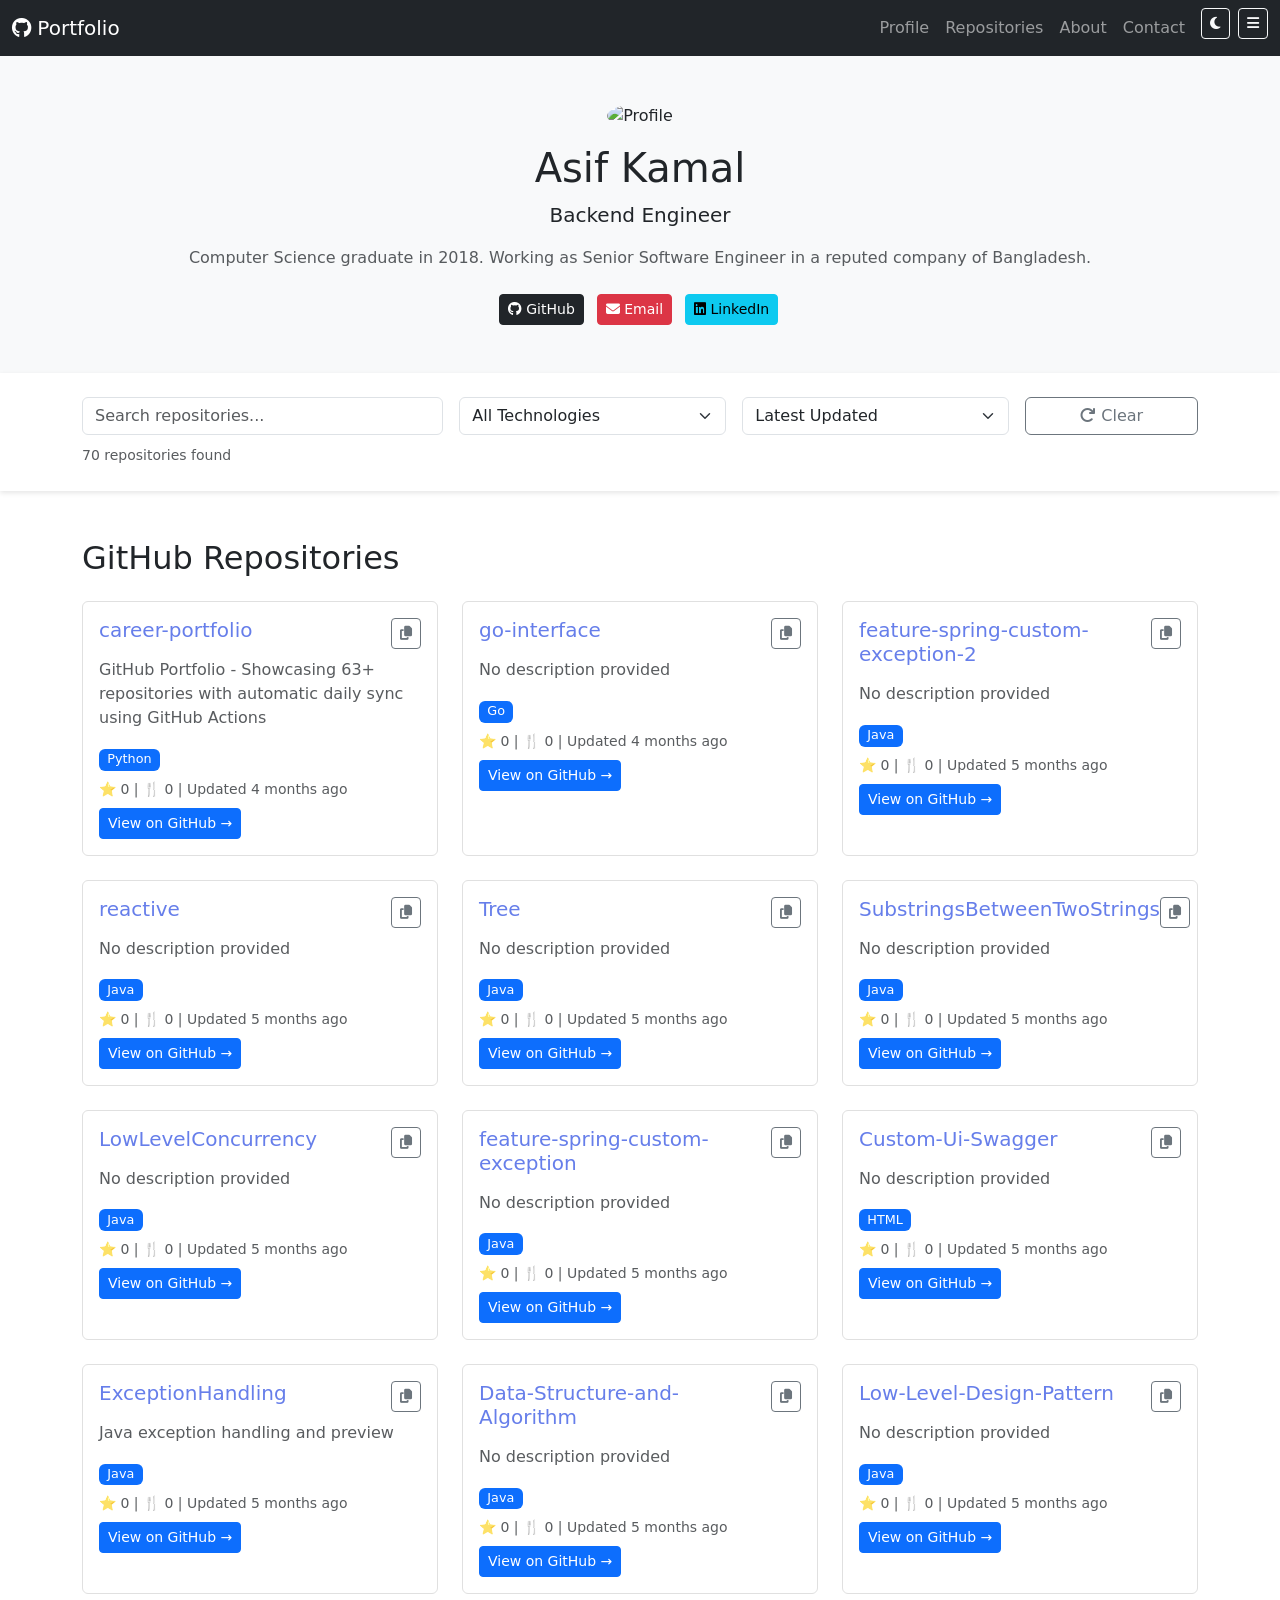
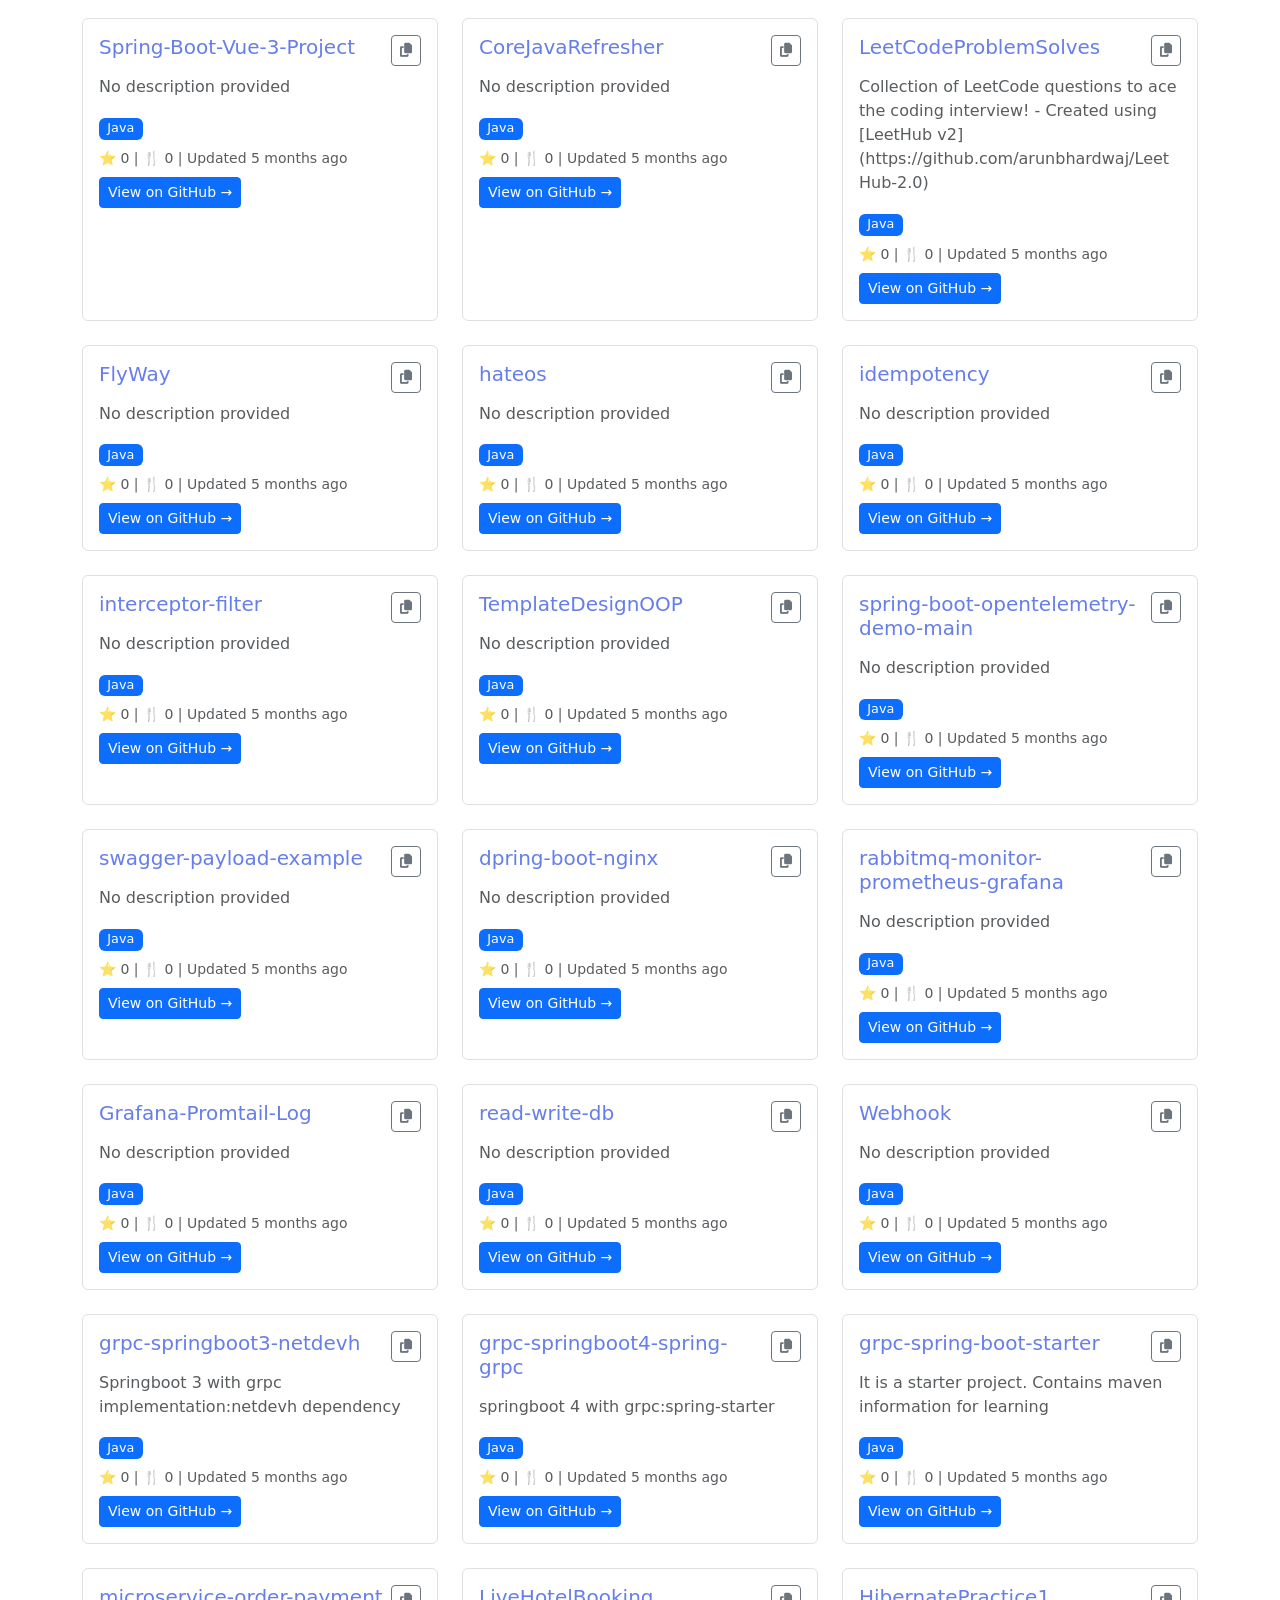
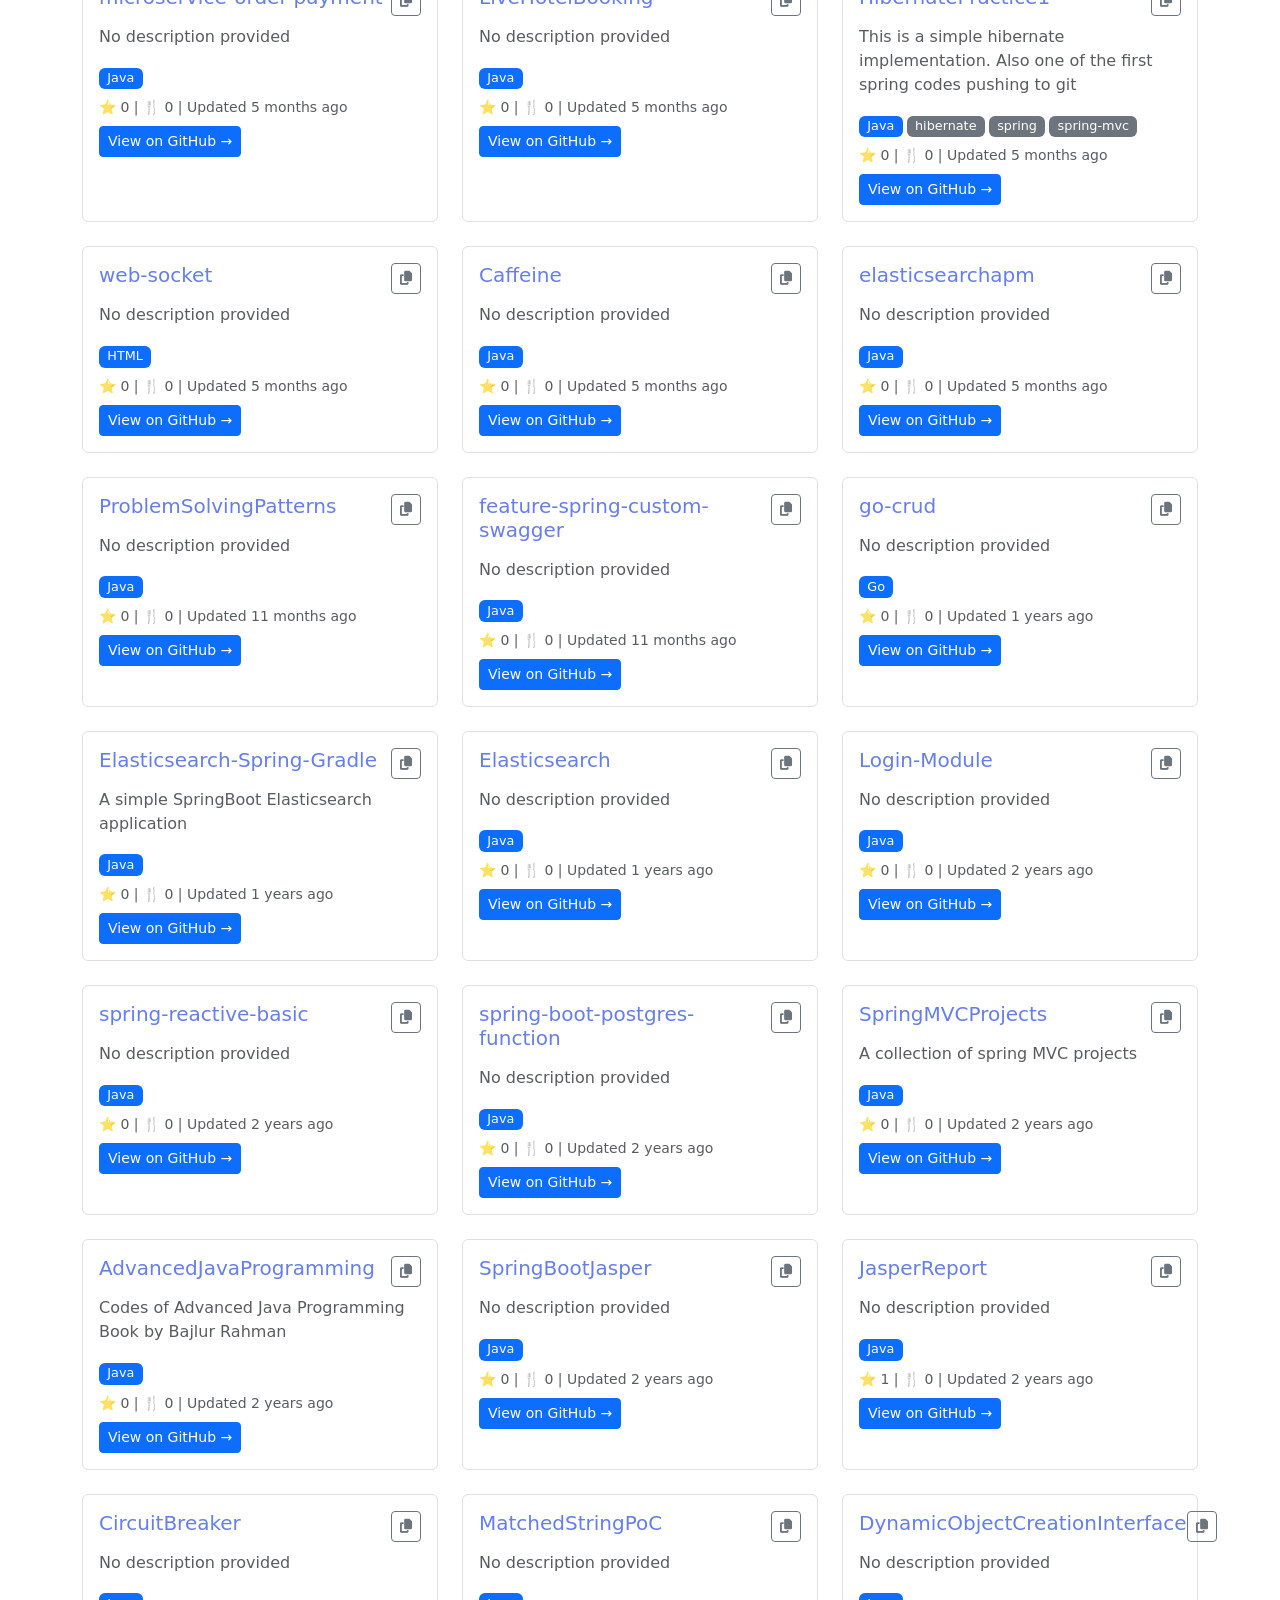
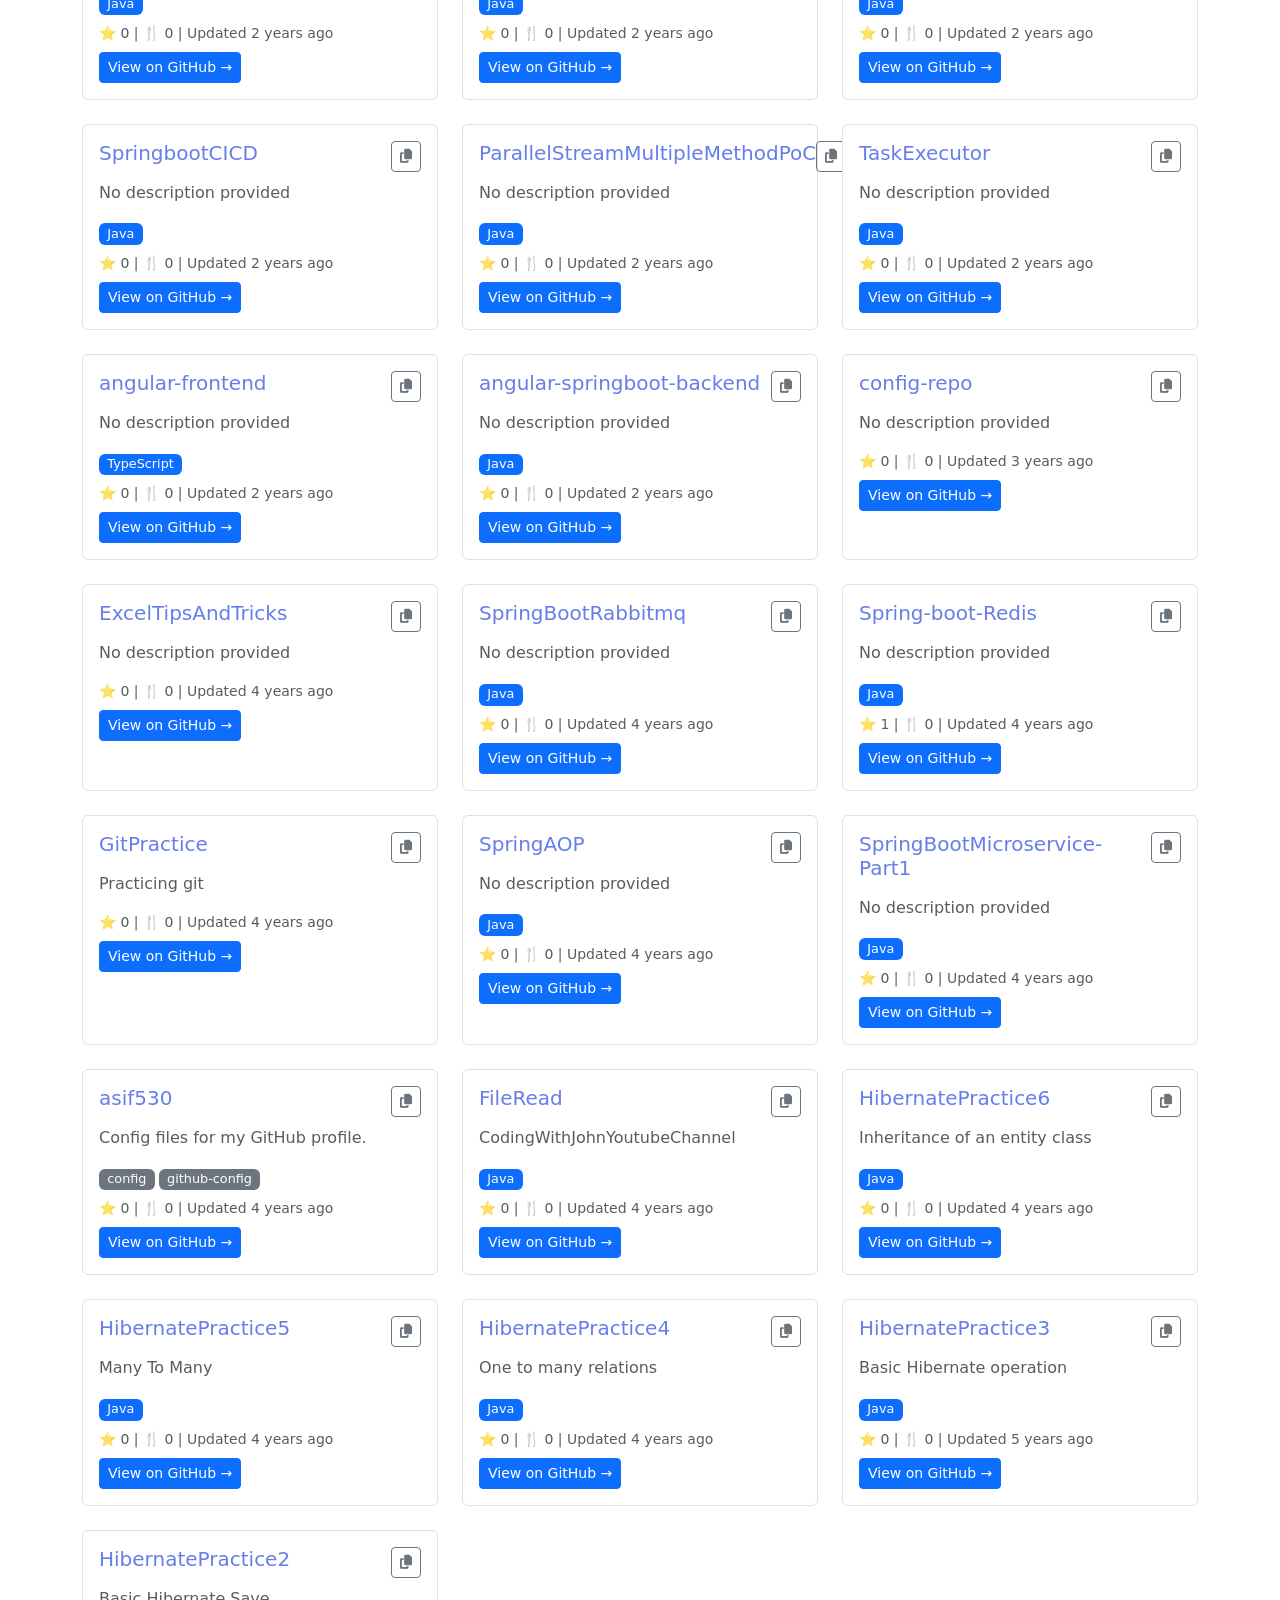
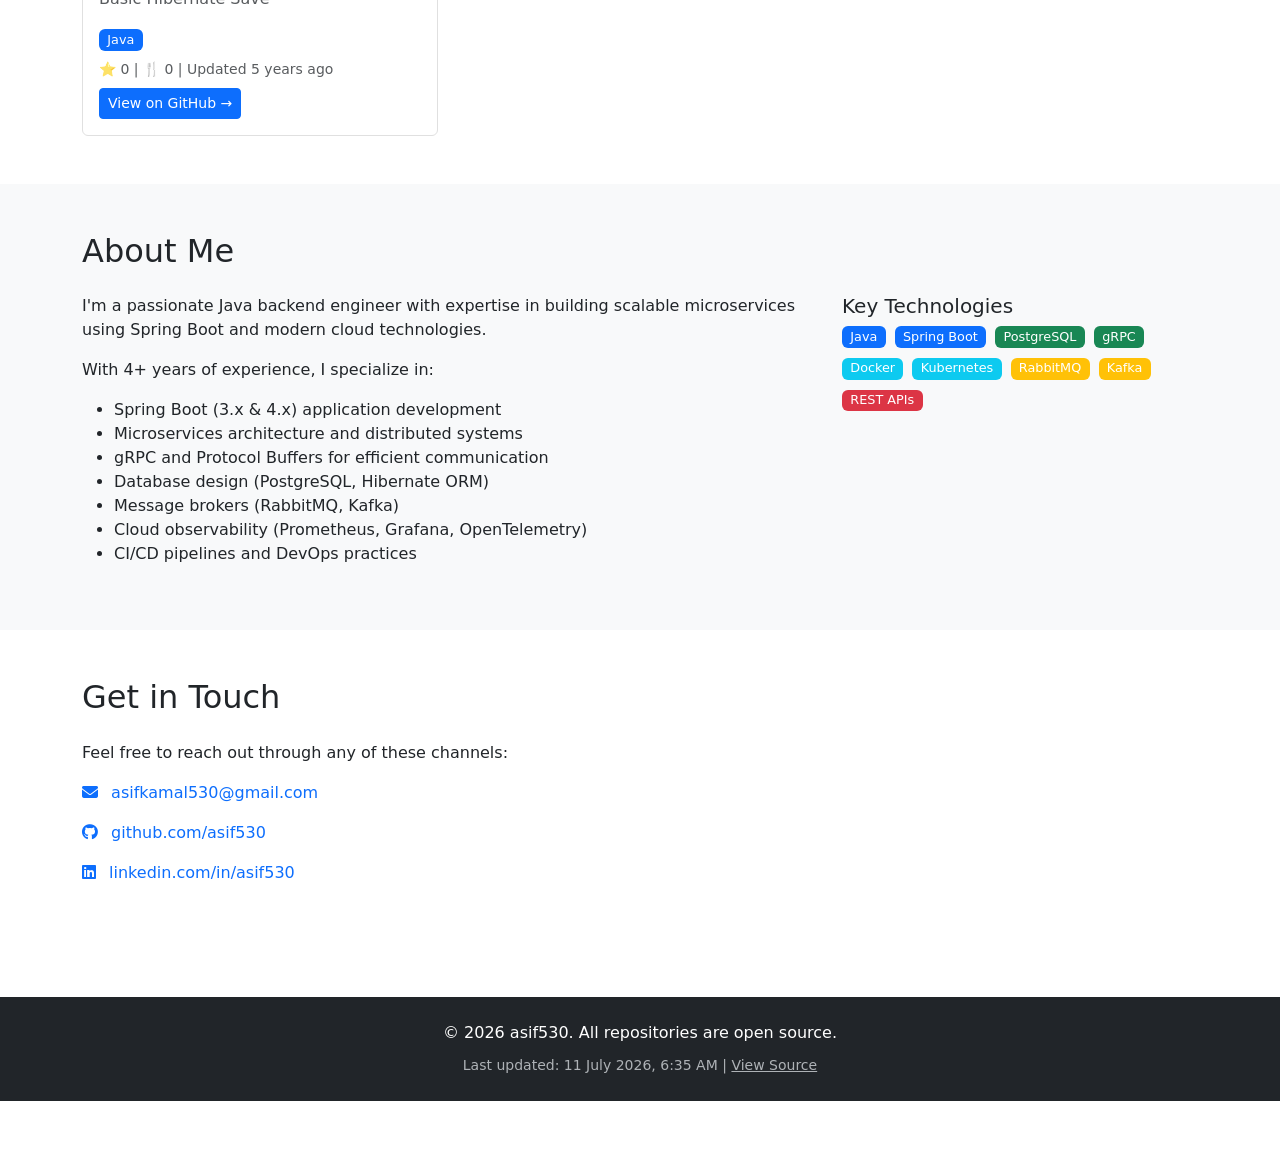
==== commit eb79feb9: "🎉 Found 1 new repo(s) - 2026-07-11 06:35:36 UTC" ====
--- a/index.html
+++ b/index.html
@@ -3,8 +3,8 @@
 <head>
     <meta charset="UTF-8">
     <meta name="viewport" content="width=device-width, initial-scale=1.0">
-    <meta name="description" content="GitHub Portfolio - Asif Kamal. Showcasing repositories built with modern technologies.">
-    <title>Career Portfolio - Asif KamalKamal</title>
+    <meta name="description" content="GitHub Portfolio showcasing 70 repositories">
+    <title>Career Portfolio - Asif Kamal</title>
 
     <!-- Bootstrap CSS -->
     <link href="https://cdn.jsdelivr.net/npm/bootstrap@5.3.0/dist/css/bootstrap.min.css" rel="stylesheet">
@@ -16,8 +16,8 @@
     <link rel="stylesheet" href="styles.css">
 
     <!-- Open Graph Meta Tags -->
-    <meta property="og:title" content="Career Portfolio - asif530">
-    <meta property="og:description" content="GitHub Portfolio showcasing 63+ repositories">
+    <meta property="og:title" content="Career Portfolio - Asif Kamal">
+    <meta property="og:description" content="GitHub Portfolio showcasing 70 repositories">
     <meta property="og:type" content="website">
     <meta property="og:url" content="https://asif530.github.io/portfolio">
     <meta property="og:image" content="https://avatars.githubusercontent.com/u/44407951?v=4&s=400">
@@ -27,7 +27,7 @@
     <!-- Twitter Card Meta Tags -->
     <meta name="twitter:card" content="summary">
     <meta name="twitter:title" content="Career Portfolio - Asif Kamal">
-    <meta name="twitter:description" content="GitHub Portfolio showcasing 63+ repositories">
+    <meta name="twitter:description" content="GitHub Portfolio showcasing 70 repositories">
     <meta name="twitter:image" content="https://avatars.githubusercontent.com/u/44407951?v=4&s=400">
 </head>
 <body>
@@ -69,29 +69,18 @@
         </div>
     </nav>
 
-    <!-- Profile Section -->
+    <!-- Profile Section (populated by script.js from profile.json) -->
     <section id="profile" class="py-5 bg-light">
         <div class="container">
             <div class="row text-center">
                 <div class="col-md-12">
-                    <img src="https://avatars.githubusercontent.com/u/44407951?v=4"
-                         alt="Profile" class="rounded-circle mb-3" width="150" height="150">
-                    <h1 class="mb-2">asif530</h1>
-                    <p class="lead mb-3">Backend Engineer</p>
-                    <p class="text-muted">Building scalable microservices, exploring modern cloud technologies, and creating production-grade applications with Spring Boot, gRPC, and cloud-native patterns.</p>
+                    <img id="profileAvatar" alt="Profile" class="rounded-circle mb-3" width="150" height="150">
+                    <h1 class="mb-2" id="profileName"></h1>
+                    <p class="lead mb-3" id="profileTitle"></p>
+                    <p class="text-muted" id="profileBio"></p>
 
                     <!-- Social Links -->
-                    <div class="social-links mt-4">
-                        <a href="https://github.com/asif530" target="_blank" class="btn btn-dark btn-sm me-2">
-                            <i class="fab fa-github"></i> GitHub
-                        </a>
-                        <a href="mailto:asifkamal530@gmail.com" class="btn btn-danger btn-sm me-2">
-                            <i class="fas fa-envelope"></i> Email
-                        </a>
-                        <a href="https://linkedin.com/in/asif530" target="_blank" class="btn btn-info btn-sm me-2">
-                            <i class="fab fa-linkedin"></i> LinkedIn
-                        </a>
-                    </div>
+                    <div class="social-links mt-4" id="profileSocialLinks"></div>
                 </div>
             </div>
         </div>
@@ -135,7 +124,7 @@
     <!-- Repositories Section -->
     <section id="repositories" class="py-5">
         <div class="container">
-            <h2 class="mb-4">GitHub Repositories</h2>
+            <h2 class="mb-4" id="repositoriesHeading"></h2>
 
             <!-- Card View (Default) -->
             <div id="cardView" class="row g-4">
@@ -172,78 +161,43 @@
         </div>
     </section>
 
-    <!-- About Section -->
+    <!-- About Section (populated by script.js from profile.json) -->
     <section id="about" class="py-5 bg-light">
         <div class="container">
-            <h2 class="mb-4">About Me</h2>
+            <h2 class="mb-4" id="aboutHeading"></h2>
             <div class="row">
                 <div class="col-md-8">
-                    <p>I'm a passionate Java backend engineer with expertise in building scalable microservices using Spring Boot and modern cloud technologies.</p>
-                    <p>With 4+ years of experience, I specialize in:</p>
-                    <ul>
-                        <li>Spring Boot (3.x & 4.x) application development</li>
-                        <li>Microservices architecture and distributed systems</li>
-                        <li>gRPC and Protocol Buffers for efficient communication</li>
-                        <li>Database design (PostgreSQL, Hibernate ORM)</li>
-                        <li>Message brokers (RabbitMQ, Kafka)</li>
-                        <li>Cloud observability (Prometheus, Grafana, OpenTelemetry)</li>
-                        <li>CI/CD pipelines and DevOps practices</li>
-                    </ul>
+                    <div id="aboutParagraphs"></div>
+                    <ul id="aboutHighlights"></ul>
                 </div>
                 <div class="col-md-4">
-                    <h5>Key Technologies</h5>
-                    <div class="tags mb-3">
-                        <span class="badge bg-primary">Java</span>
-                        <span class="badge bg-primary">Spring Boot</span>
-                        <span class="badge bg-success">PostgreSQL</span>
-                        <span class="badge bg-success">gRPC</span>
-                        <span class="badge bg-info">Docker</span>
-                        <span class="badge bg-info">Kubernetes</span>
-                        <span class="badge bg-warning">RabbitMQ</span>
-                        <span class="badge bg-warning">Kafka</span>
-                        <span class="badge bg-danger">REST APIs</span>
-                    </div>
-                </div>
-            </div>
-        </div>
-    </section>
-
-    <!-- Contact Section -->
+                    <h5 id="aboutSkillsHeading"></h5>
+                    <div class="tags mb-3" id="aboutSkills"></div>
+                </div>
+            </div>
+        </div>
+    </section>
+
+    <!-- Contact Section (populated by script.js from profile.json) -->
     <section id="contact" class="py-5">
         <div class="container">
-            <h2 class="mb-4">Get in Touch</h2>
+            <h2 class="mb-4" id="contactHeading"></h2>
             <div class="row">
                 <div class="col-md-8">
-                    <p>Feel free to reach out through any of these channels:</p>
-                    <ul class="list-unstyled">
-                        <li class="mb-3">
-                            <a href="mailto:asifkamal530@gmail.com" class="text-decoration-none">
-                                <i class="fas fa-envelope me-2"></i> asifkamal530@gmail.com
-                            </a>
-                        </li>
-                        <li class="mb-3">
-                            <a href="https://github.com/asif530" target="_blank" class="text-decoration-none">
-                                <i class="fab fa-github me-2"></i> github.com/asif530
-                            </a>
-                        </li>
-                        <li class="mb-3">
-                            <a href="https://linkedin.com/in/asif530" target="_blank" class="text-decoration-none">
-                                <i class="fab fa-linkedin me-2"></i> linkedin.com/in/asif530
-                            </a>
-                        </li>
-                    </ul>
-                </div>
-            </div>
-        </div>
-    </section>
-
-    <!-- Footer -->
+                    <p id="contactIntro"></p>
+                    <ul class="list-unstyled" id="contactChannels"></ul>
+                </div>
+            </div>
+        </div>
+    </section>
+
+    <!-- Footer (populated by script.js from profile.json) -->
     <footer class="bg-dark text-white py-4 mt-5" data-bs-theme="dark">
         <div class="container text-center">
-            <p class="mb-2">&copy; 2026 asif530. All repositories are open source.</p>
+            <p class="mb-2" id="footerCopyright"></p>
             <small class="text-muted">
                 Last updated: <span id="lastUpdated">Loading...</span> |
-                <a href="https://github.com/asif530/career-portfolio" target="_blank" class="text-muted">View Source</a>
+                <a id="footerSourceLink" target="_blank" class="text-muted"></a>
             </small>
         </div>
     </footer>
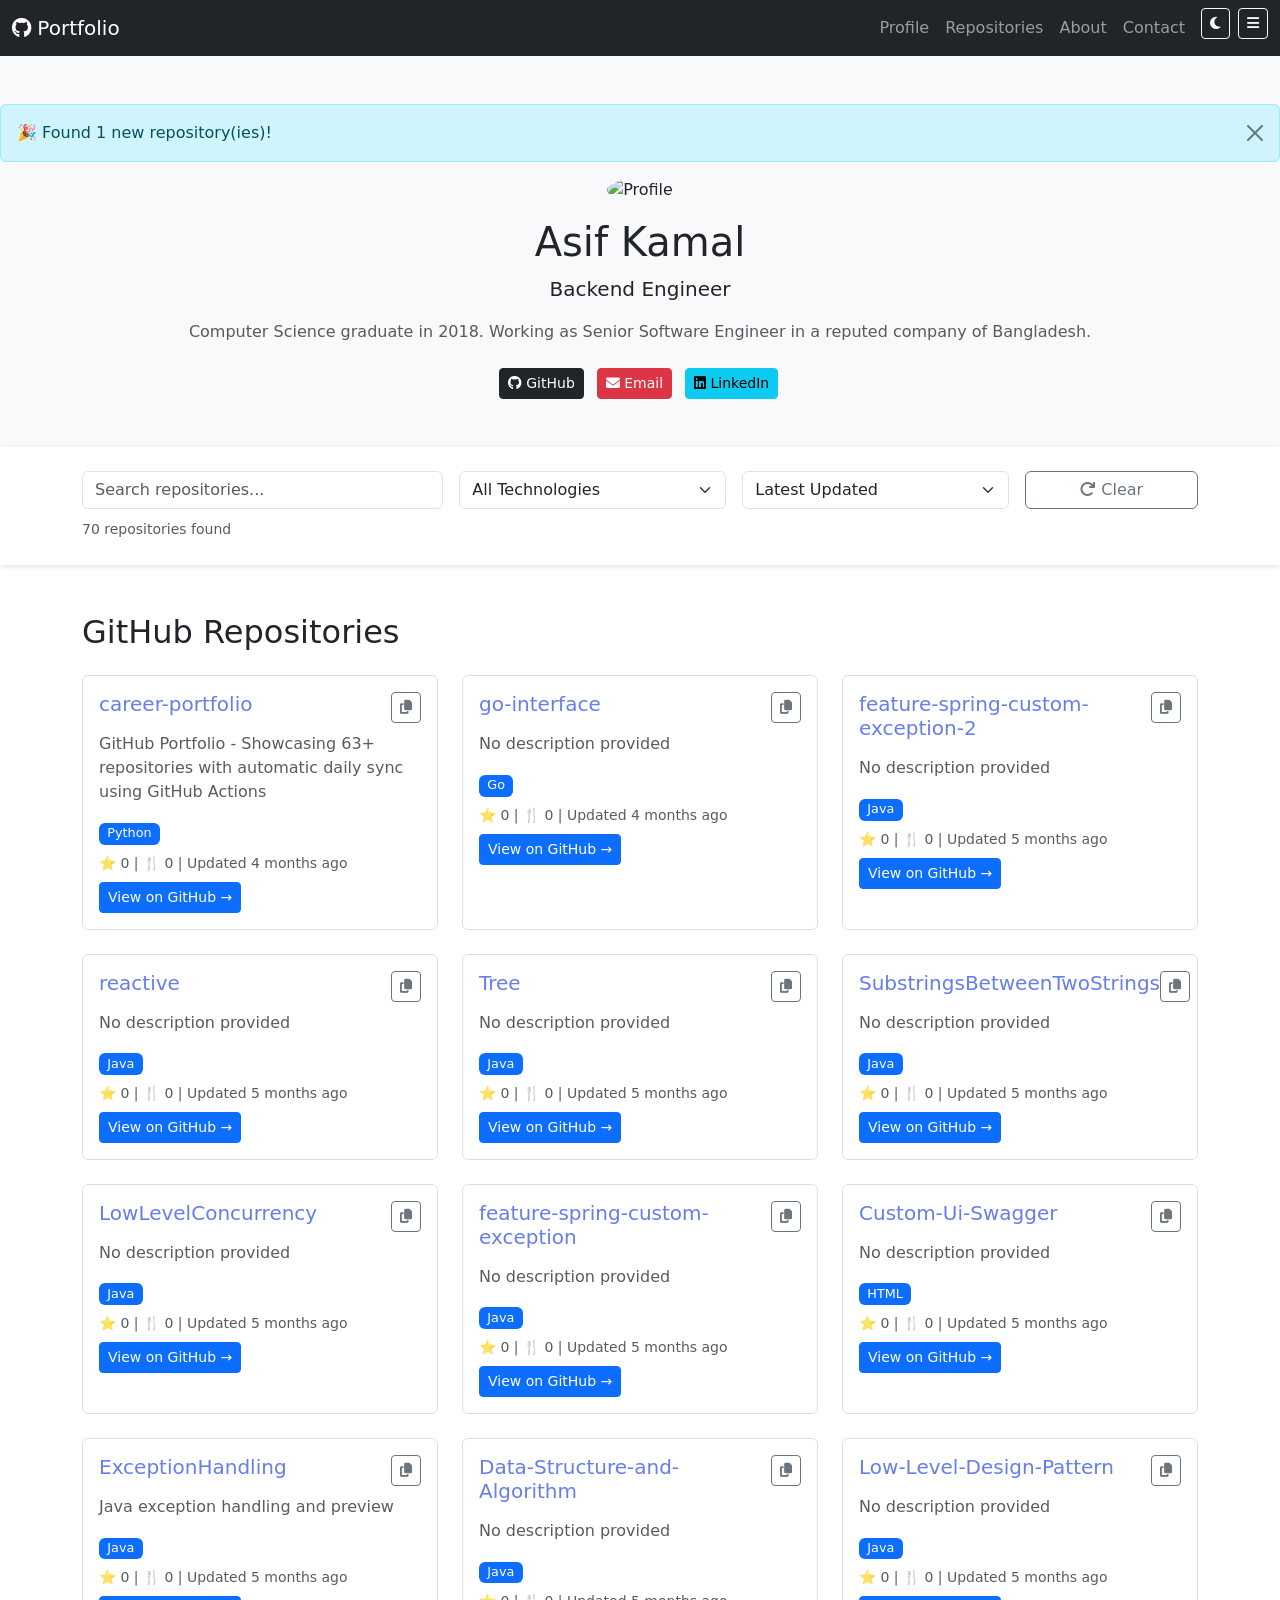
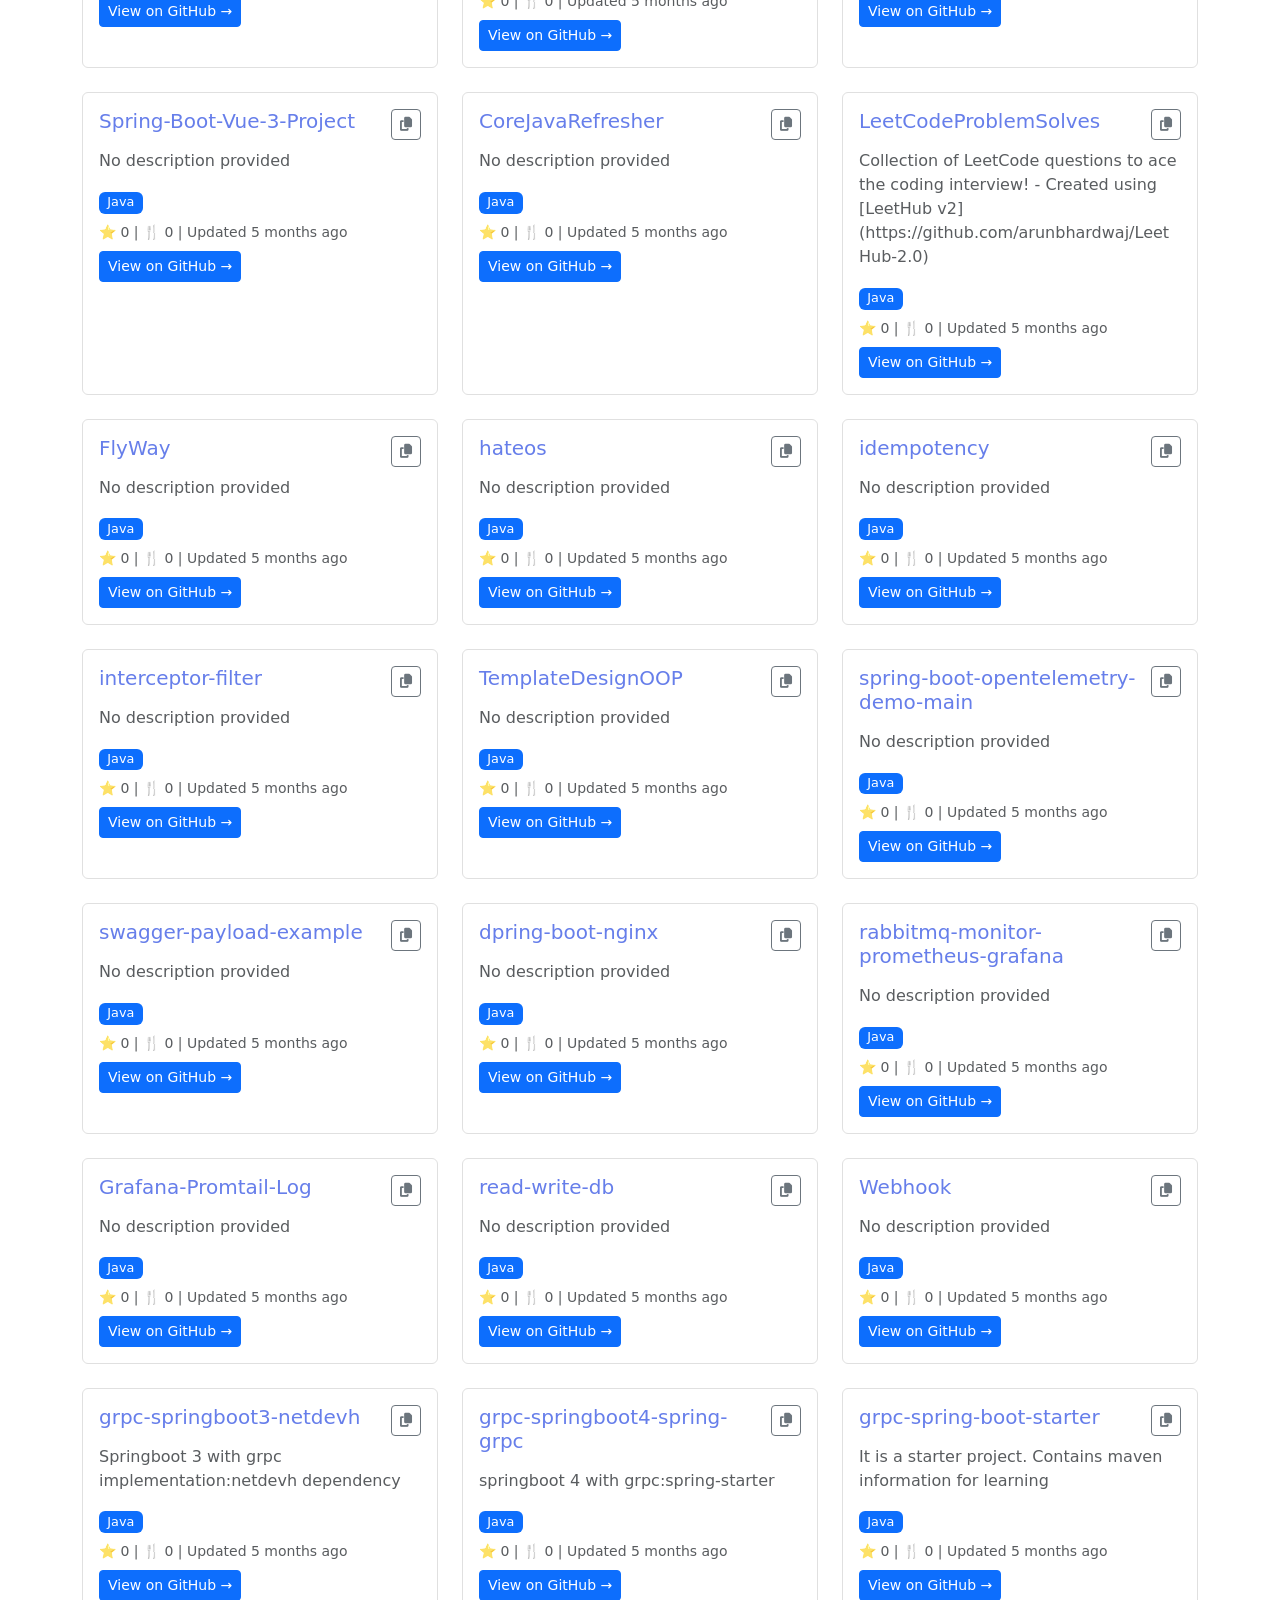
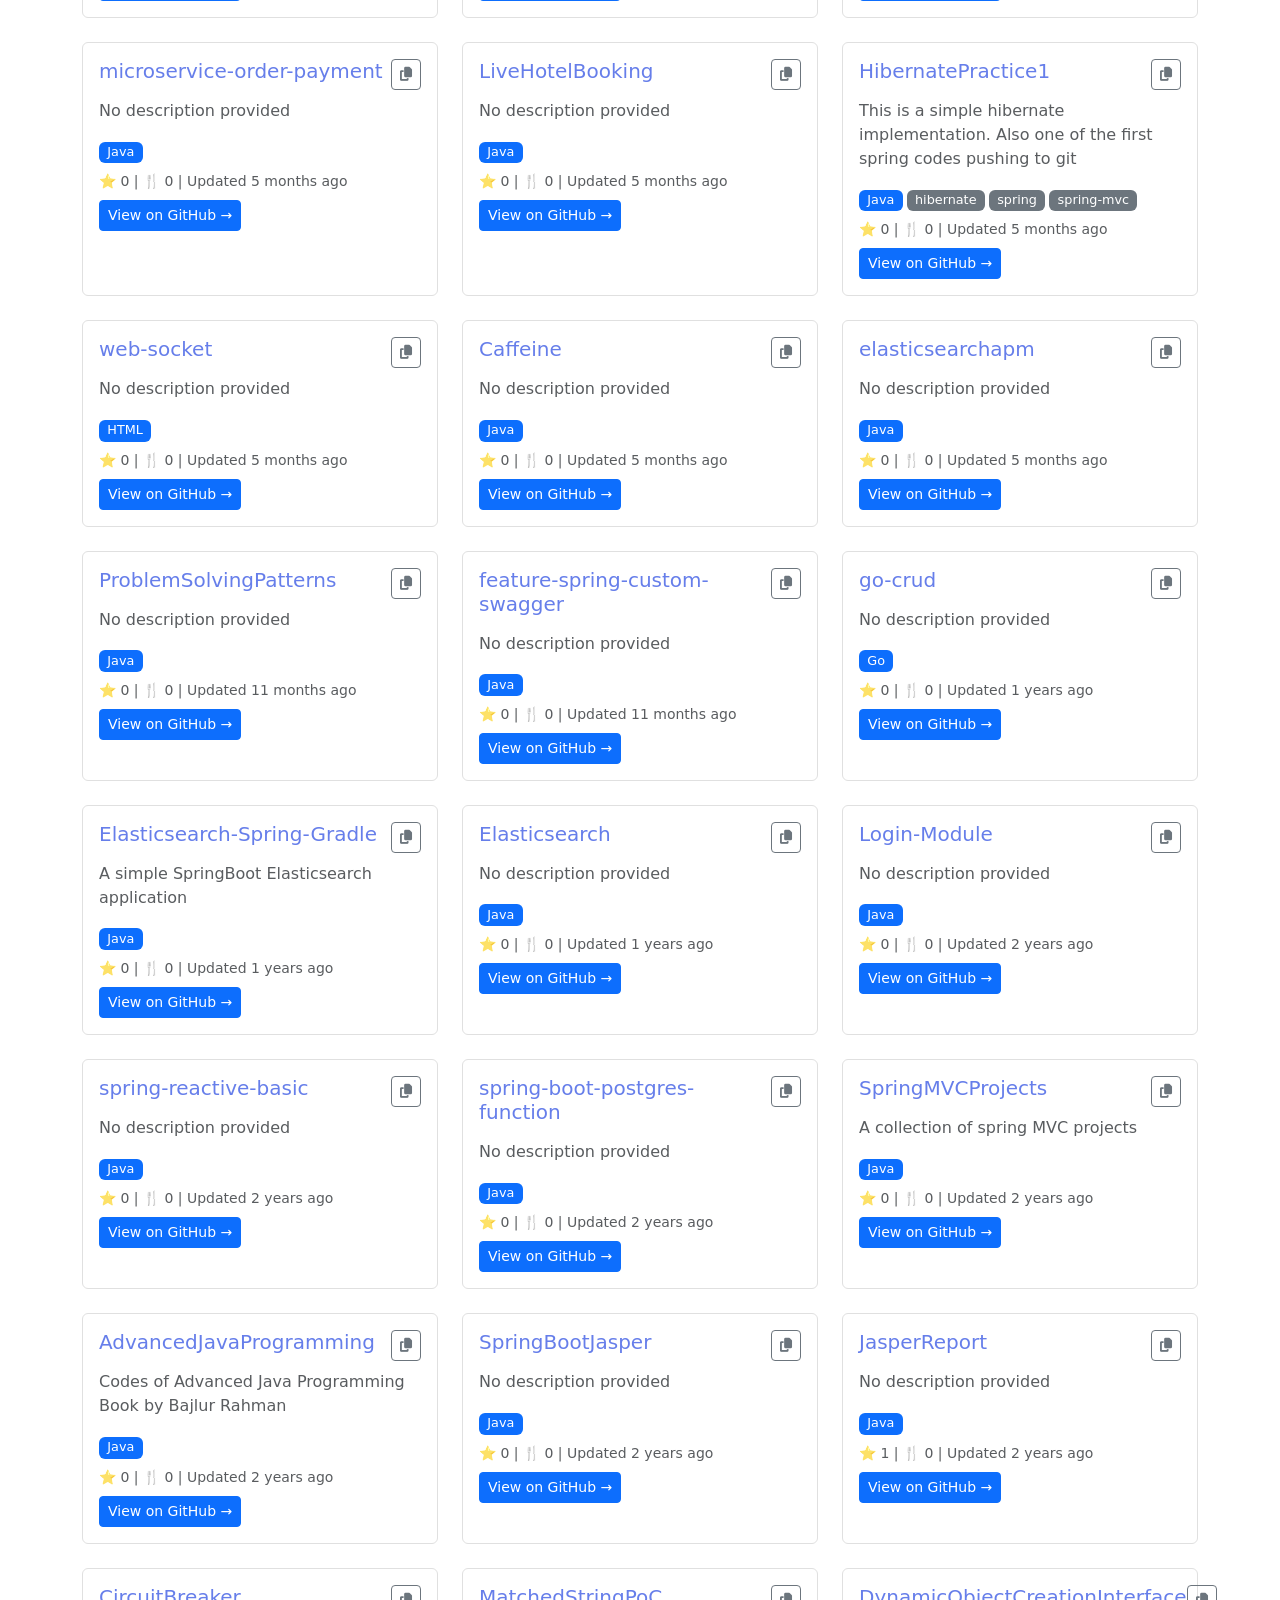
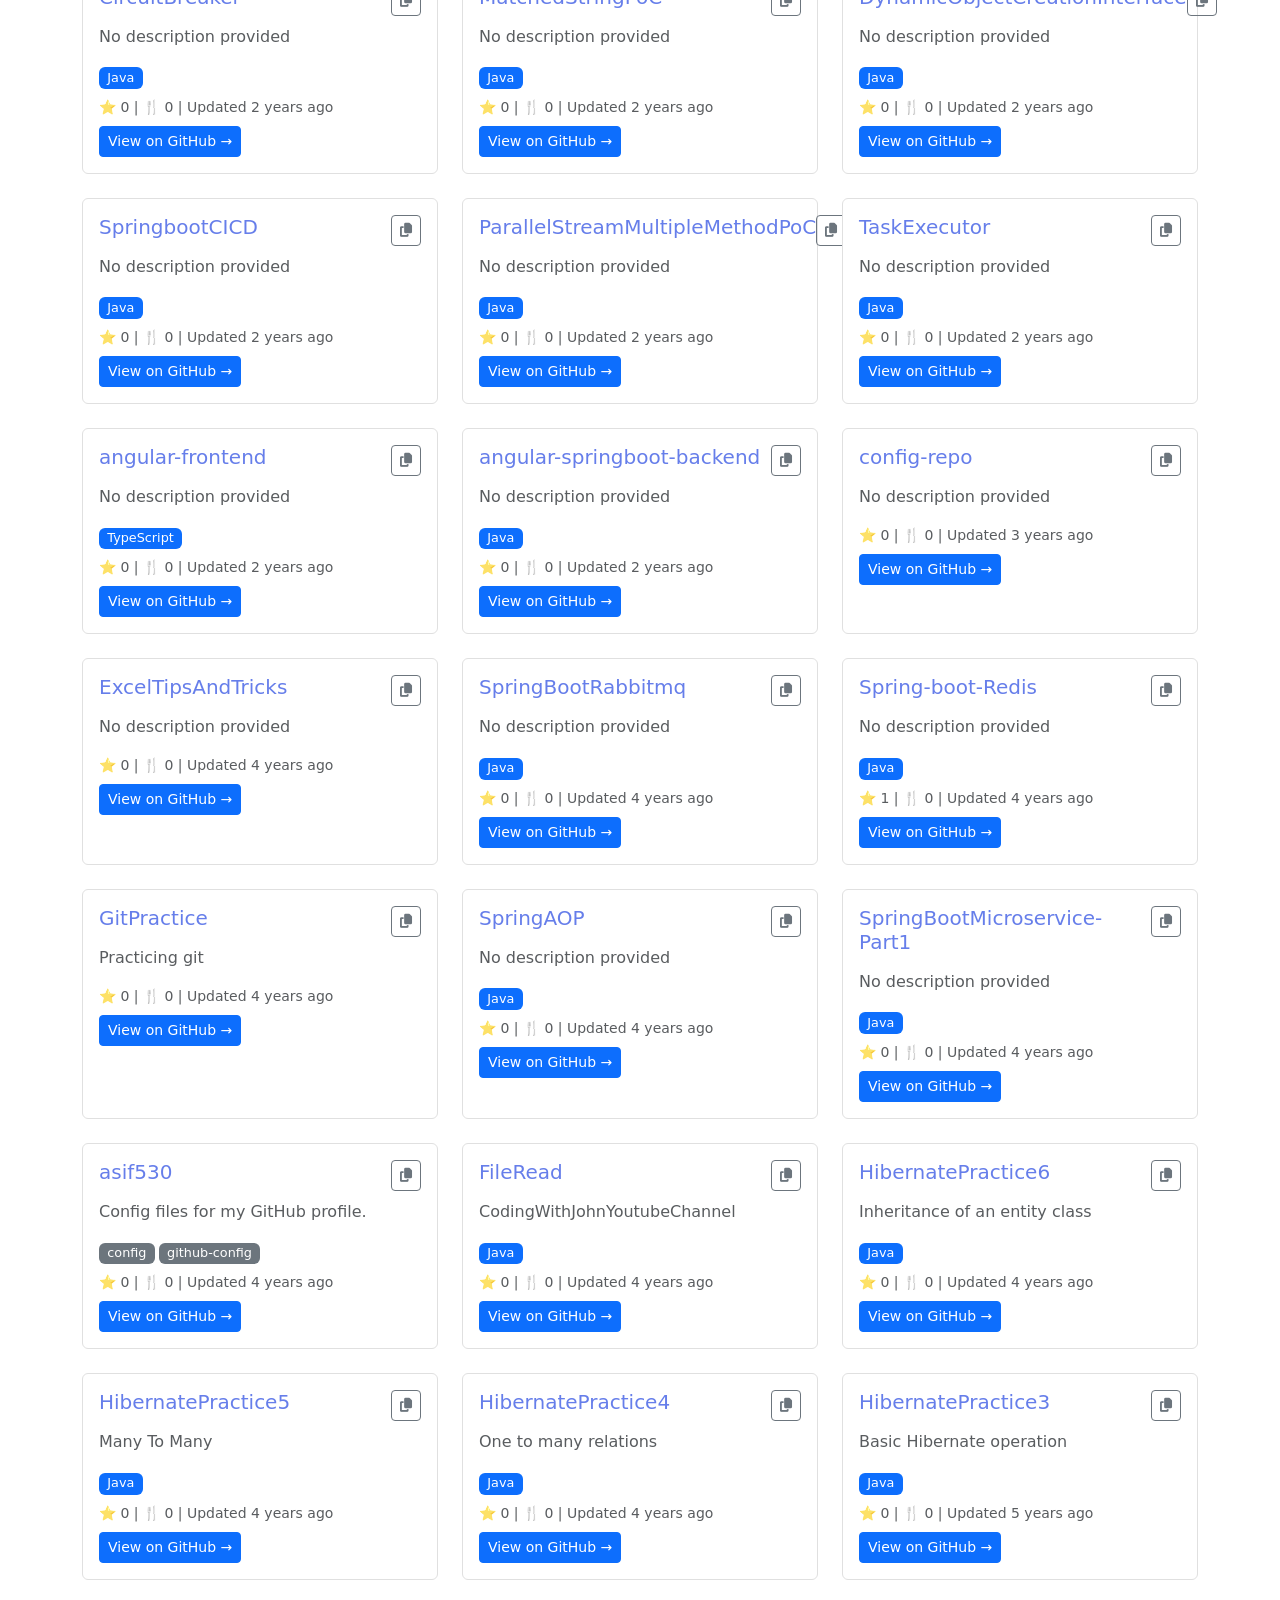
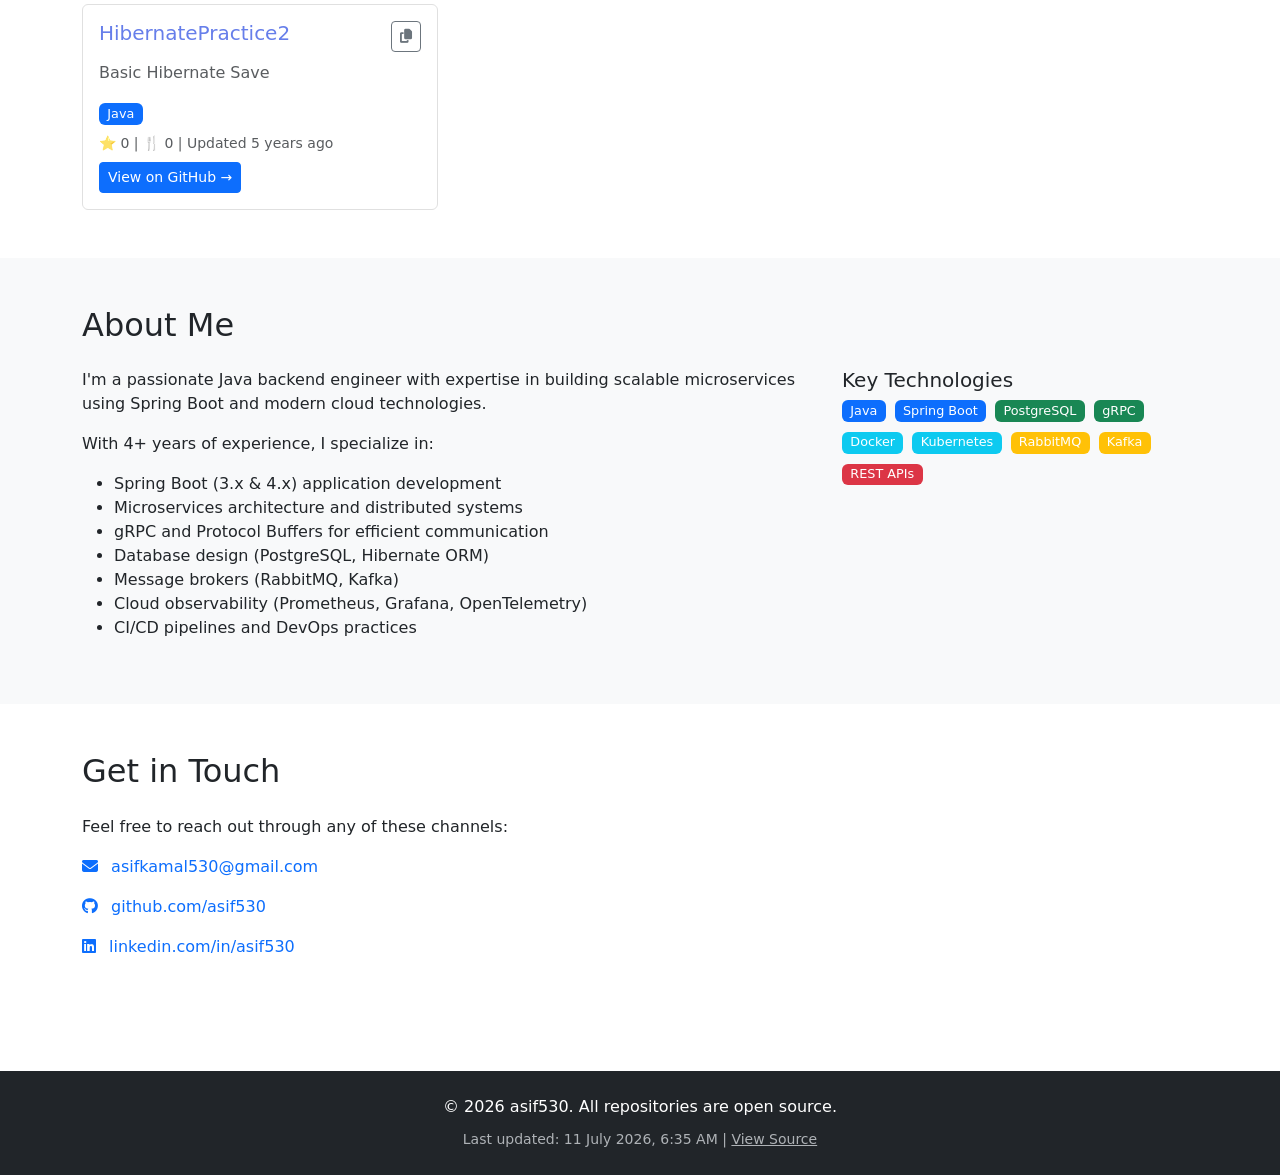
==== commit d05b56f5: "url fixes." ====
--- a/index.html
+++ b/index.html
@@ -19,7 +19,7 @@
     <meta property="og:title" content="Career Portfolio - Asif Kamal">
     <meta property="og:description" content="GitHub Portfolio showcasing 70 repositories">
     <meta property="og:type" content="website">
-    <meta property="og:url" content="https://asif530.github.io/portfolio">
+    <meta property="og:url" content="https://asif530.github.io/career-portfolio/">
     <meta property="og:image" content="https://avatars.githubusercontent.com/u/44407951?v=4&s=400">
     <meta property="og:image:width" content="400">
     <meta property="og:image:height" content="400">
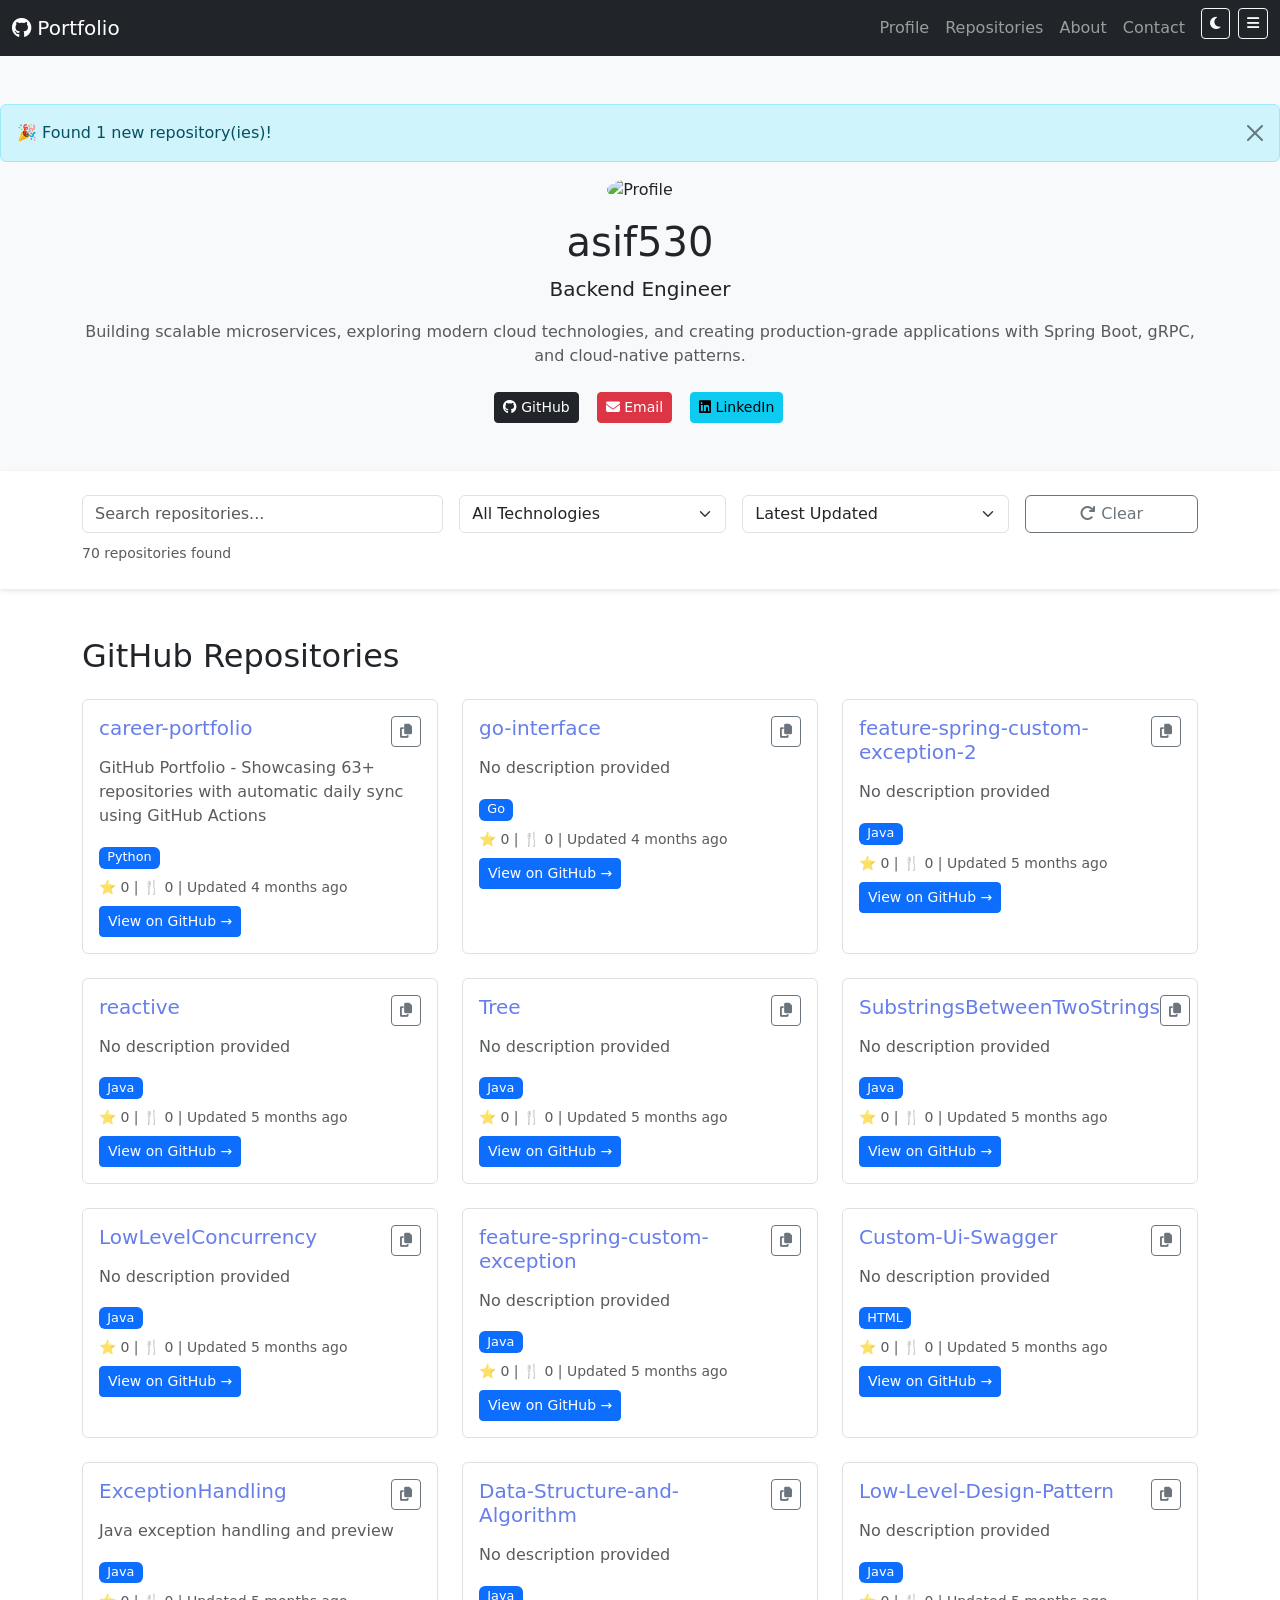
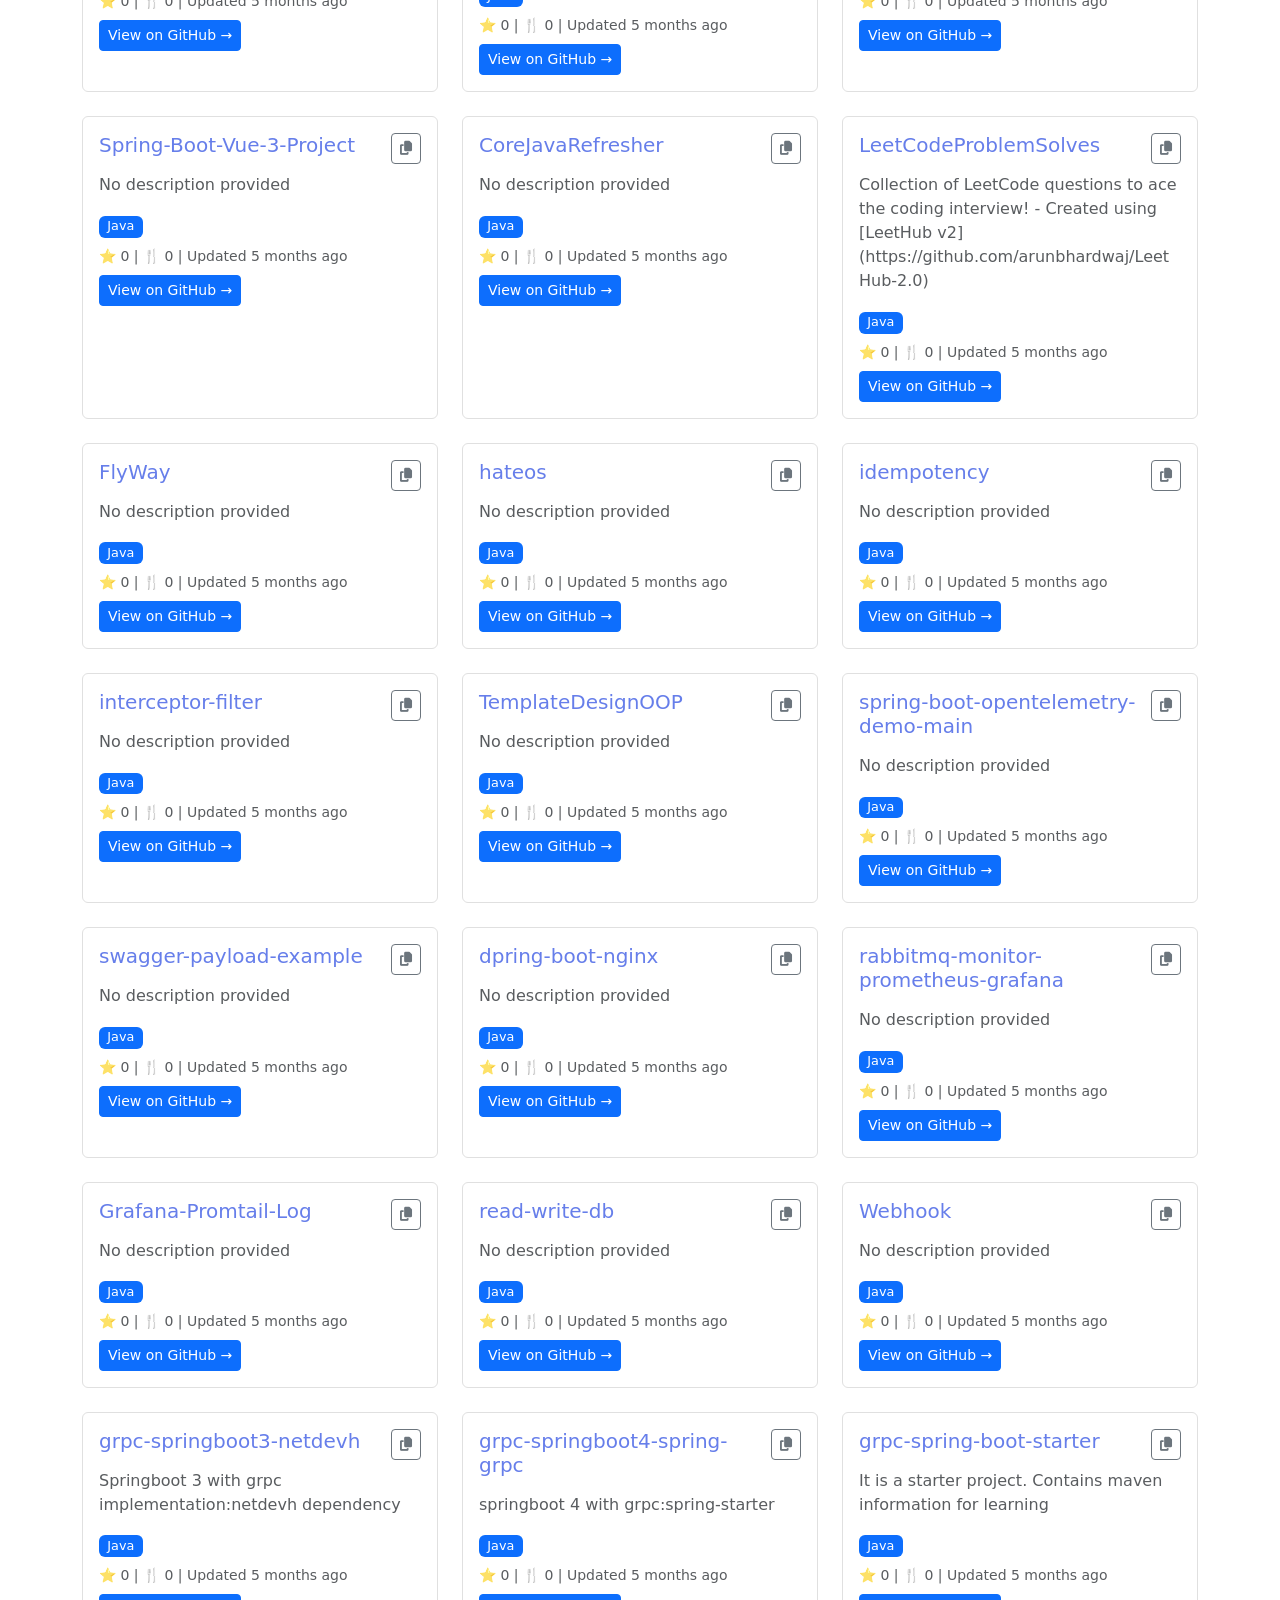
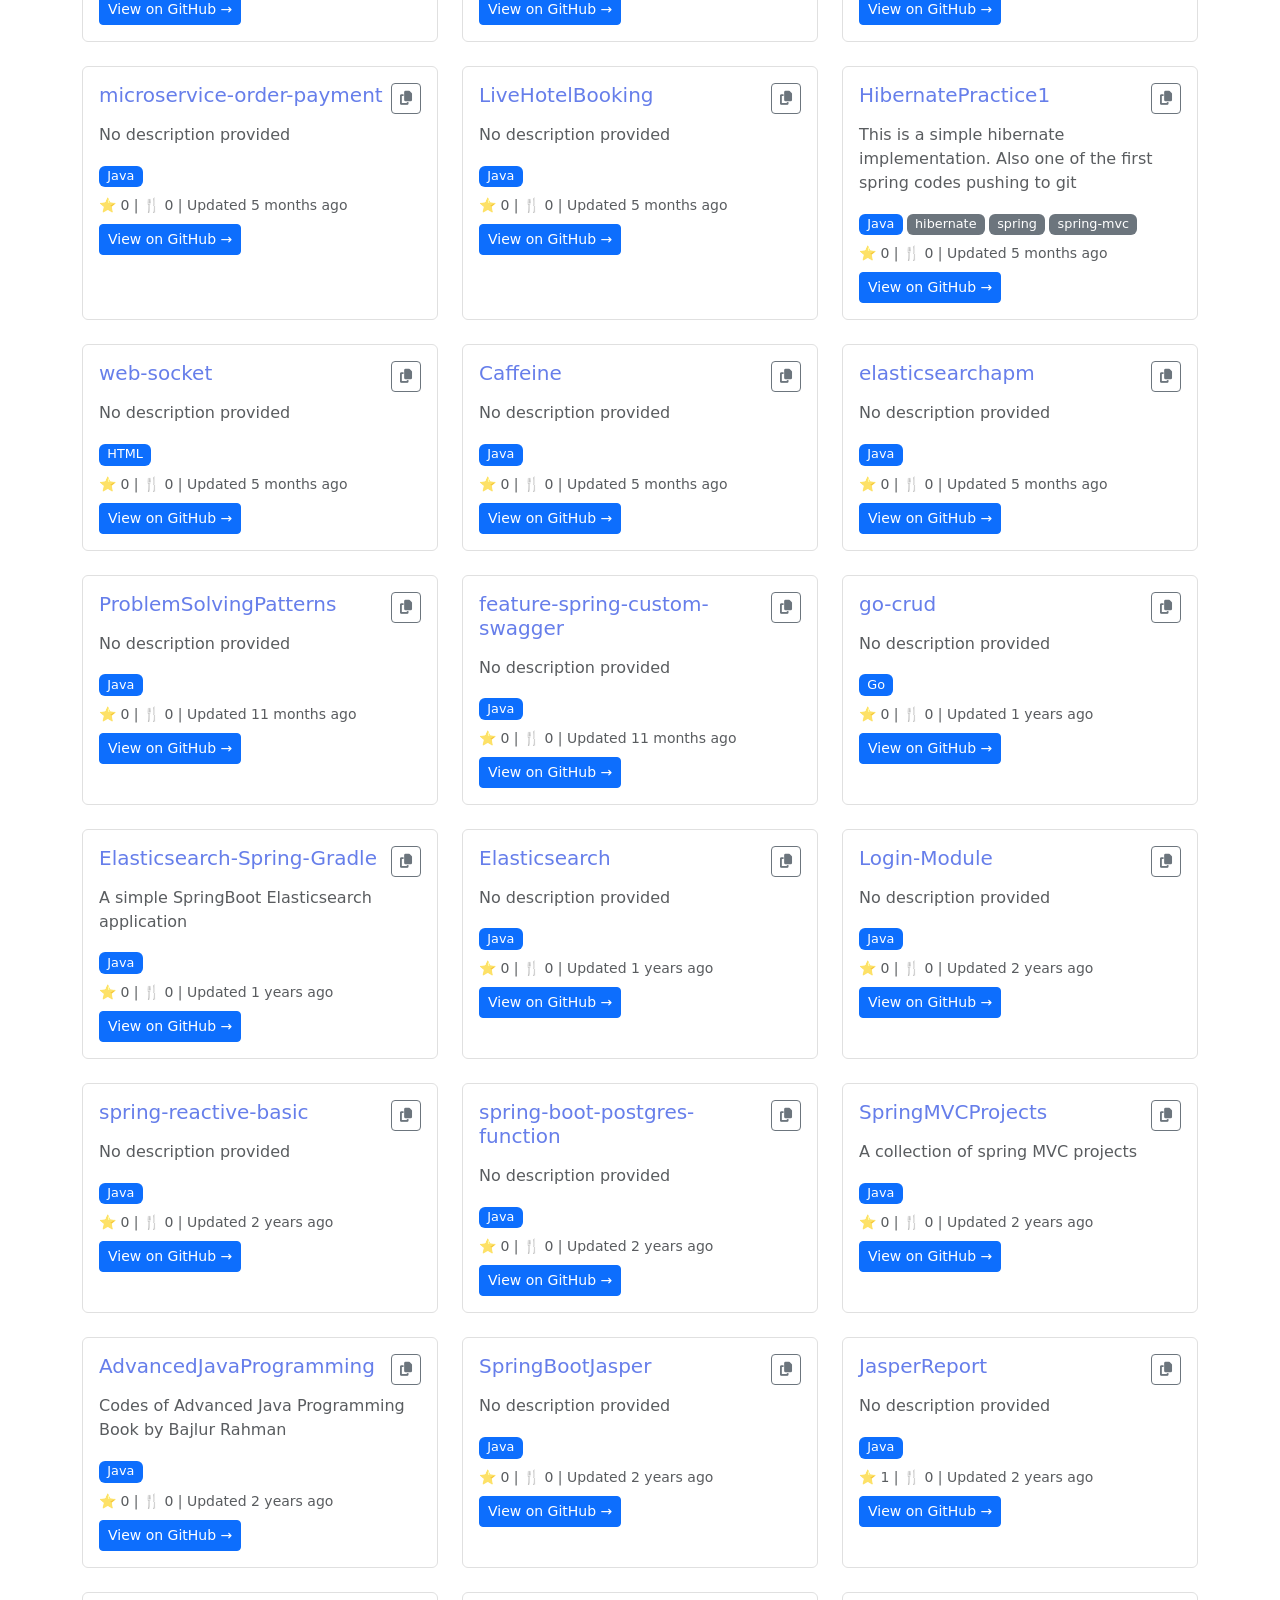
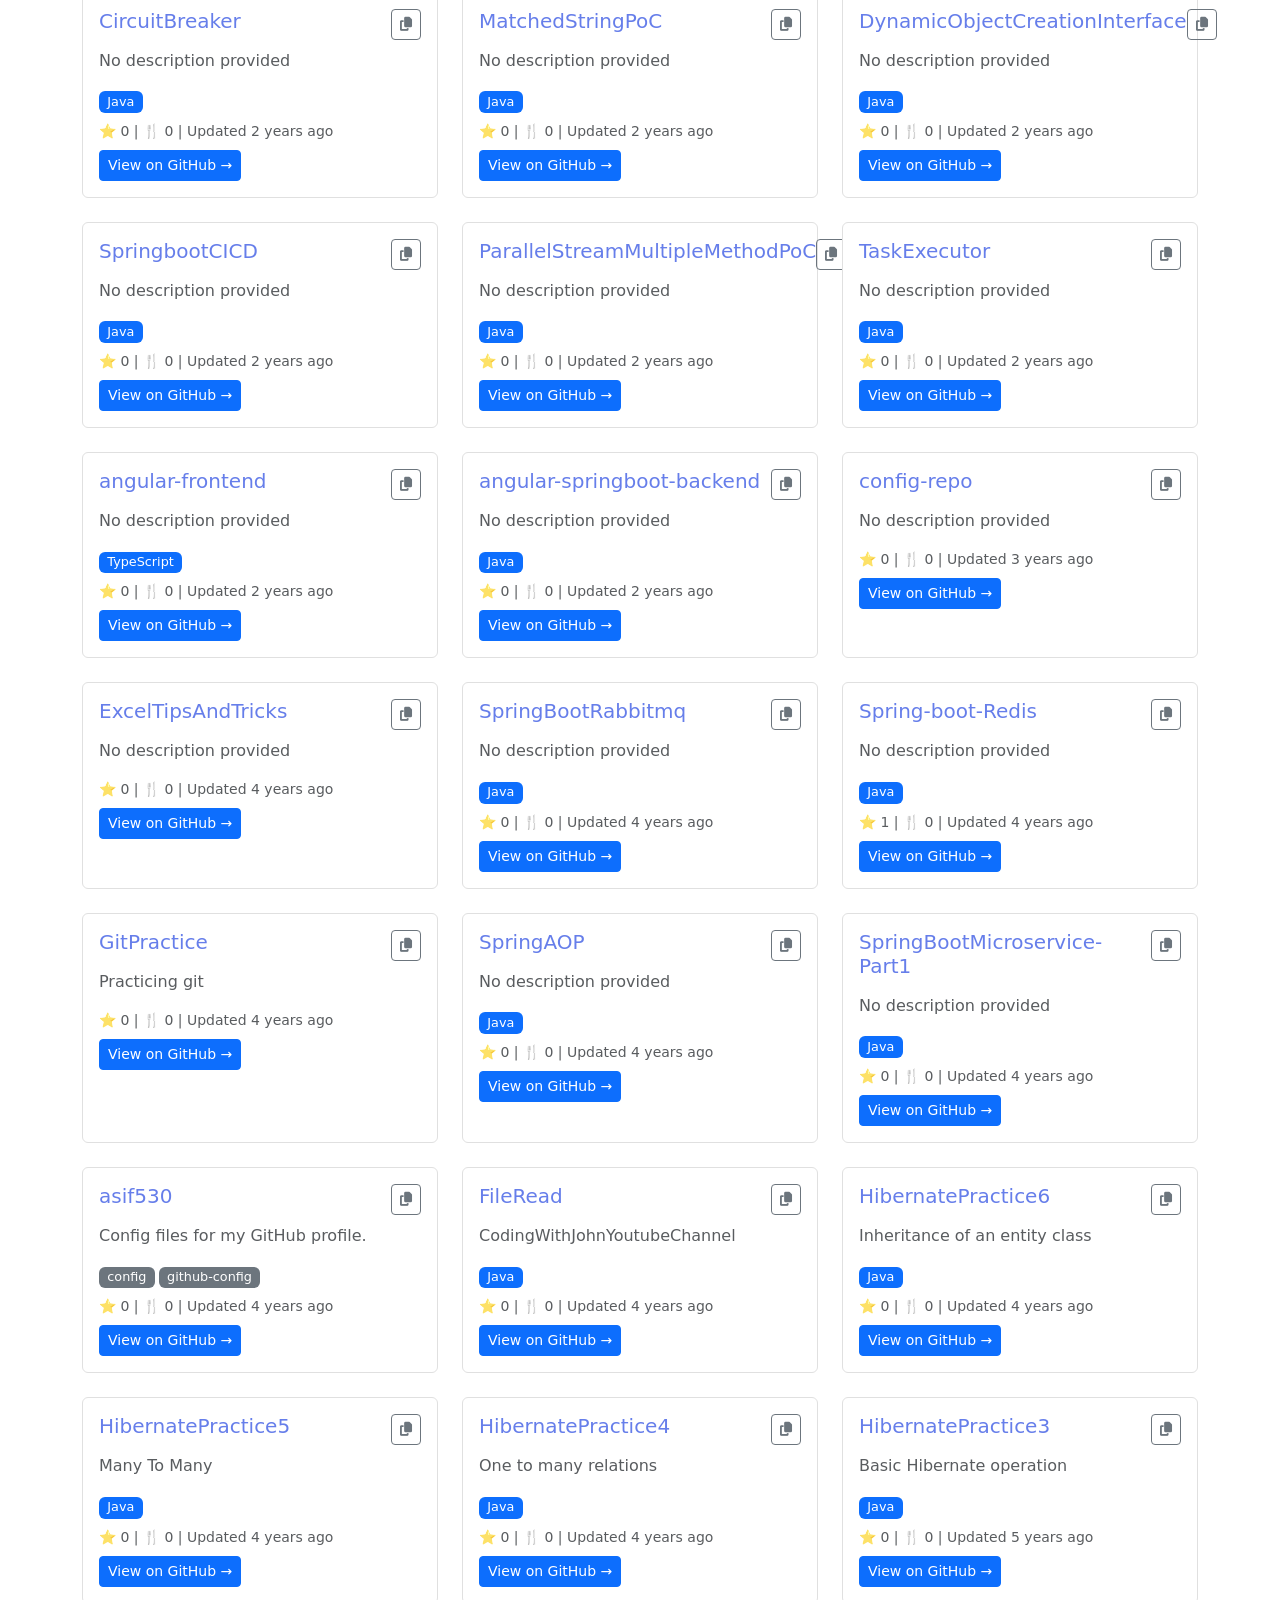
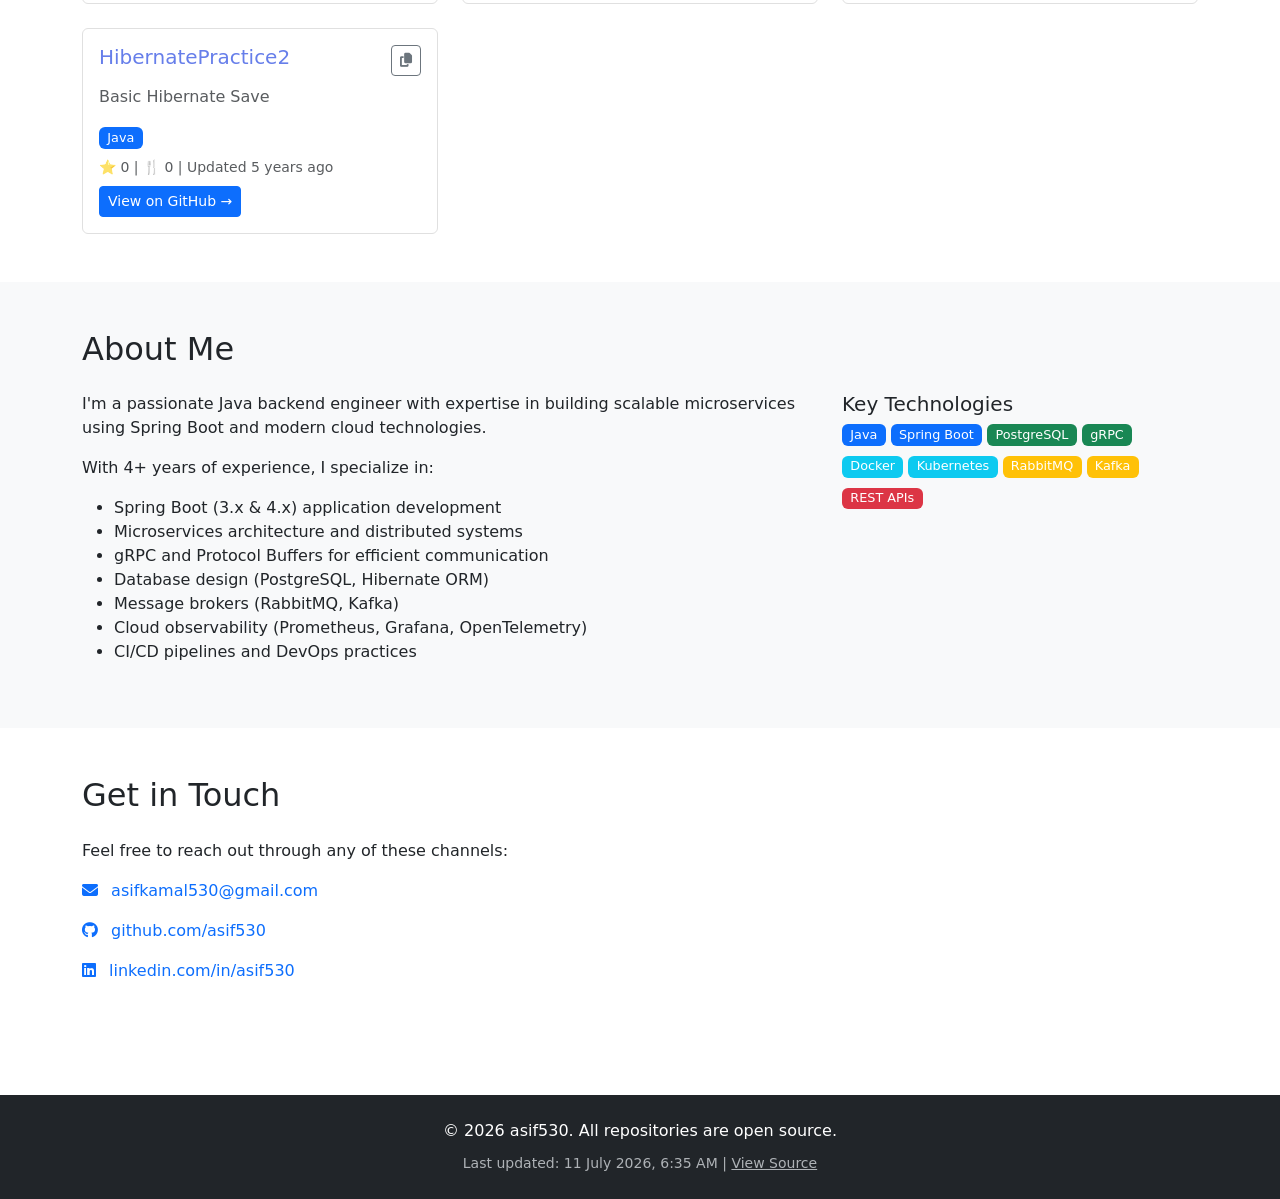
==== commit df3ef88b: "Merge pull request #1 from asif530/refactor-v1 Refactor script.js, styles.css, and index.html" ====
--- a/index.html
+++ b/index.html
@@ -3,8 +3,8 @@
 <head>
     <meta charset="UTF-8">
     <meta name="viewport" content="width=device-width, initial-scale=1.0">
-    <meta name="description" content="GitHub Portfolio showcasing 70 repositories">
-    <title>Career Portfolio - Asif Kamal</title>
+    <meta name="description" content="GitHub Portfolio - Asif Kamal. Showcasing repositories built with modern technologies.">
+    <title>Career Portfolio - Asif KamalKamal</title>
 
     <!-- Bootstrap CSS -->
     <link href="https://cdn.jsdelivr.net/npm/bootstrap@5.3.0/dist/css/bootstrap.min.css" rel="stylesheet">
@@ -16,10 +16,10 @@
     <link rel="stylesheet" href="styles.css">
 
     <!-- Open Graph Meta Tags -->
-    <meta property="og:title" content="Career Portfolio - Asif Kamal">
-    <meta property="og:description" content="GitHub Portfolio showcasing 70 repositories">
+    <meta property="og:title" content="Career Portfolio - asif530">
+    <meta property="og:description" content="GitHub Portfolio showcasing 63+ repositories">
     <meta property="og:type" content="website">
-    <meta property="og:url" content="https://asif530.github.io/career-portfolio/">
+    <meta property="og:url" content="https://asif530.github.io/portfolio">
     <meta property="og:image" content="https://avatars.githubusercontent.com/u/44407951?v=4&s=400">
     <meta property="og:image:width" content="400">
     <meta property="og:image:height" content="400">
@@ -27,7 +27,7 @@
     <!-- Twitter Card Meta Tags -->
     <meta name="twitter:card" content="summary">
     <meta name="twitter:title" content="Career Portfolio - Asif Kamal">
-    <meta name="twitter:description" content="GitHub Portfolio showcasing 70 repositories">
+    <meta name="twitter:description" content="GitHub Portfolio showcasing 63+ repositories">
     <meta name="twitter:image" content="https://avatars.githubusercontent.com/u/44407951?v=4&s=400">
 </head>
 <body>
@@ -69,18 +69,29 @@
         </div>
     </nav>
 
-    <!-- Profile Section (populated by script.js from profile.json) -->
+    <!-- Profile Section -->
     <section id="profile" class="py-5 bg-light">
         <div class="container">
             <div class="row text-center">
                 <div class="col-md-12">
-                    <img id="profileAvatar" alt="Profile" class="rounded-circle mb-3" width="150" height="150">
-                    <h1 class="mb-2" id="profileName"></h1>
-                    <p class="lead mb-3" id="profileTitle"></p>
-                    <p class="text-muted" id="profileBio"></p>
+                    <img src="https://avatars.githubusercontent.com/u/44407951?v=4"
+                         alt="Profile" class="rounded-circle mb-3" width="150" height="150">
+                    <h1 class="mb-2">asif530</h1>
+                    <p class="lead mb-3">Backend Engineer</p>
+                    <p class="text-muted">Building scalable microservices, exploring modern cloud technologies, and creating production-grade applications with Spring Boot, gRPC, and cloud-native patterns.</p>
 
                     <!-- Social Links -->
-                    <div class="social-links mt-4" id="profileSocialLinks"></div>
+                    <div class="social-links mt-4">
+                        <a href="https://github.com/asif530" target="_blank" class="btn btn-dark btn-sm me-2">
+                            <i class="fab fa-github"></i> GitHub
+                        </a>
+                        <a href="mailto:asifkamal530@gmail.com" class="btn btn-danger btn-sm me-2">
+                            <i class="fas fa-envelope"></i> Email
+                        </a>
+                        <a href="https://linkedin.com/in/asif530" target="_blank" class="btn btn-info btn-sm me-2">
+                            <i class="fab fa-linkedin"></i> LinkedIn
+                        </a>
+                    </div>
                 </div>
             </div>
         </div>
@@ -124,7 +135,7 @@
     <!-- Repositories Section -->
     <section id="repositories" class="py-5">
         <div class="container">
-            <h2 class="mb-4" id="repositoriesHeading"></h2>
+            <h2 class="mb-4">GitHub Repositories</h2>
 
             <!-- Card View (Default) -->
             <div id="cardView" class="row g-4">
@@ -161,43 +172,78 @@
         </div>
     </section>
 
-    <!-- About Section (populated by script.js from profile.json) -->
+    <!-- About Section -->
     <section id="about" class="py-5 bg-light">
         <div class="container">
-            <h2 class="mb-4" id="aboutHeading"></h2>
+            <h2 class="mb-4">About Me</h2>
             <div class="row">
                 <div class="col-md-8">
-                    <div id="aboutParagraphs"></div>
-                    <ul id="aboutHighlights"></ul>
+                    <p>I'm a passionate Java backend engineer with expertise in building scalable microservices using Spring Boot and modern cloud technologies.</p>
+                    <p>With 4+ years of experience, I specialize in:</p>
+                    <ul>
+                        <li>Spring Boot (3.x & 4.x) application development</li>
+                        <li>Microservices architecture and distributed systems</li>
+                        <li>gRPC and Protocol Buffers for efficient communication</li>
+                        <li>Database design (PostgreSQL, Hibernate ORM)</li>
+                        <li>Message brokers (RabbitMQ, Kafka)</li>
+                        <li>Cloud observability (Prometheus, Grafana, OpenTelemetry)</li>
+                        <li>CI/CD pipelines and DevOps practices</li>
+                    </ul>
                 </div>
                 <div class="col-md-4">
-                    <h5 id="aboutSkillsHeading"></h5>
-                    <div class="tags mb-3" id="aboutSkills"></div>
-                </div>
-            </div>
-        </div>
-    </section>
-
-    <!-- Contact Section (populated by script.js from profile.json) -->
+                    <h5>Key Technologies</h5>
+                    <div class="tags mb-3">
+                        <span class="badge bg-primary">Java</span>
+                        <span class="badge bg-primary">Spring Boot</span>
+                        <span class="badge bg-success">PostgreSQL</span>
+                        <span class="badge bg-success">gRPC</span>
+                        <span class="badge bg-info">Docker</span>
+                        <span class="badge bg-info">Kubernetes</span>
+                        <span class="badge bg-warning">RabbitMQ</span>
+                        <span class="badge bg-warning">Kafka</span>
+                        <span class="badge bg-danger">REST APIs</span>
+                    </div>
+                </div>
+            </div>
+        </div>
+    </section>
+
+    <!-- Contact Section -->
     <section id="contact" class="py-5">
         <div class="container">
-            <h2 class="mb-4" id="contactHeading"></h2>
+            <h2 class="mb-4">Get in Touch</h2>
             <div class="row">
                 <div class="col-md-8">
-                    <p id="contactIntro"></p>
-                    <ul class="list-unstyled" id="contactChannels"></ul>
-                </div>
-            </div>
-        </div>
-    </section>
-
-    <!-- Footer (populated by script.js from profile.json) -->
+                    <p>Feel free to reach out through any of these channels:</p>
+                    <ul class="list-unstyled">
+                        <li class="mb-3">
+                            <a href="mailto:asifkamal530@gmail.com" class="text-decoration-none">
+                                <i class="fas fa-envelope me-2"></i> asifkamal530@gmail.com
+                            </a>
+                        </li>
+                        <li class="mb-3">
+                            <a href="https://github.com/asif530" target="_blank" class="text-decoration-none">
+                                <i class="fab fa-github me-2"></i> github.com/asif530
+                            </a>
+                        </li>
+                        <li class="mb-3">
+                            <a href="https://linkedin.com/in/asif530" target="_blank" class="text-decoration-none">
+                                <i class="fab fa-linkedin me-2"></i> linkedin.com/in/asif530
+                            </a>
+                        </li>
+                    </ul>
+                </div>
+            </div>
+        </div>
+    </section>
+
+    <!-- Footer -->
     <footer class="bg-dark text-white py-4 mt-5" data-bs-theme="dark">
         <div class="container text-center">
-            <p class="mb-2" id="footerCopyright"></p>
+            <p class="mb-2">&copy; 2026 asif530. All repositories are open source.</p>
             <small class="text-muted">
                 Last updated: <span id="lastUpdated">Loading...</span> |
-                <a id="footerSourceLink" target="_blank" class="text-muted"></a>
+                <a href="https://github.com/asif530/career-portfolio" target="_blank" class="text-muted">View Source</a>
             </small>
         </div>
     </footer>
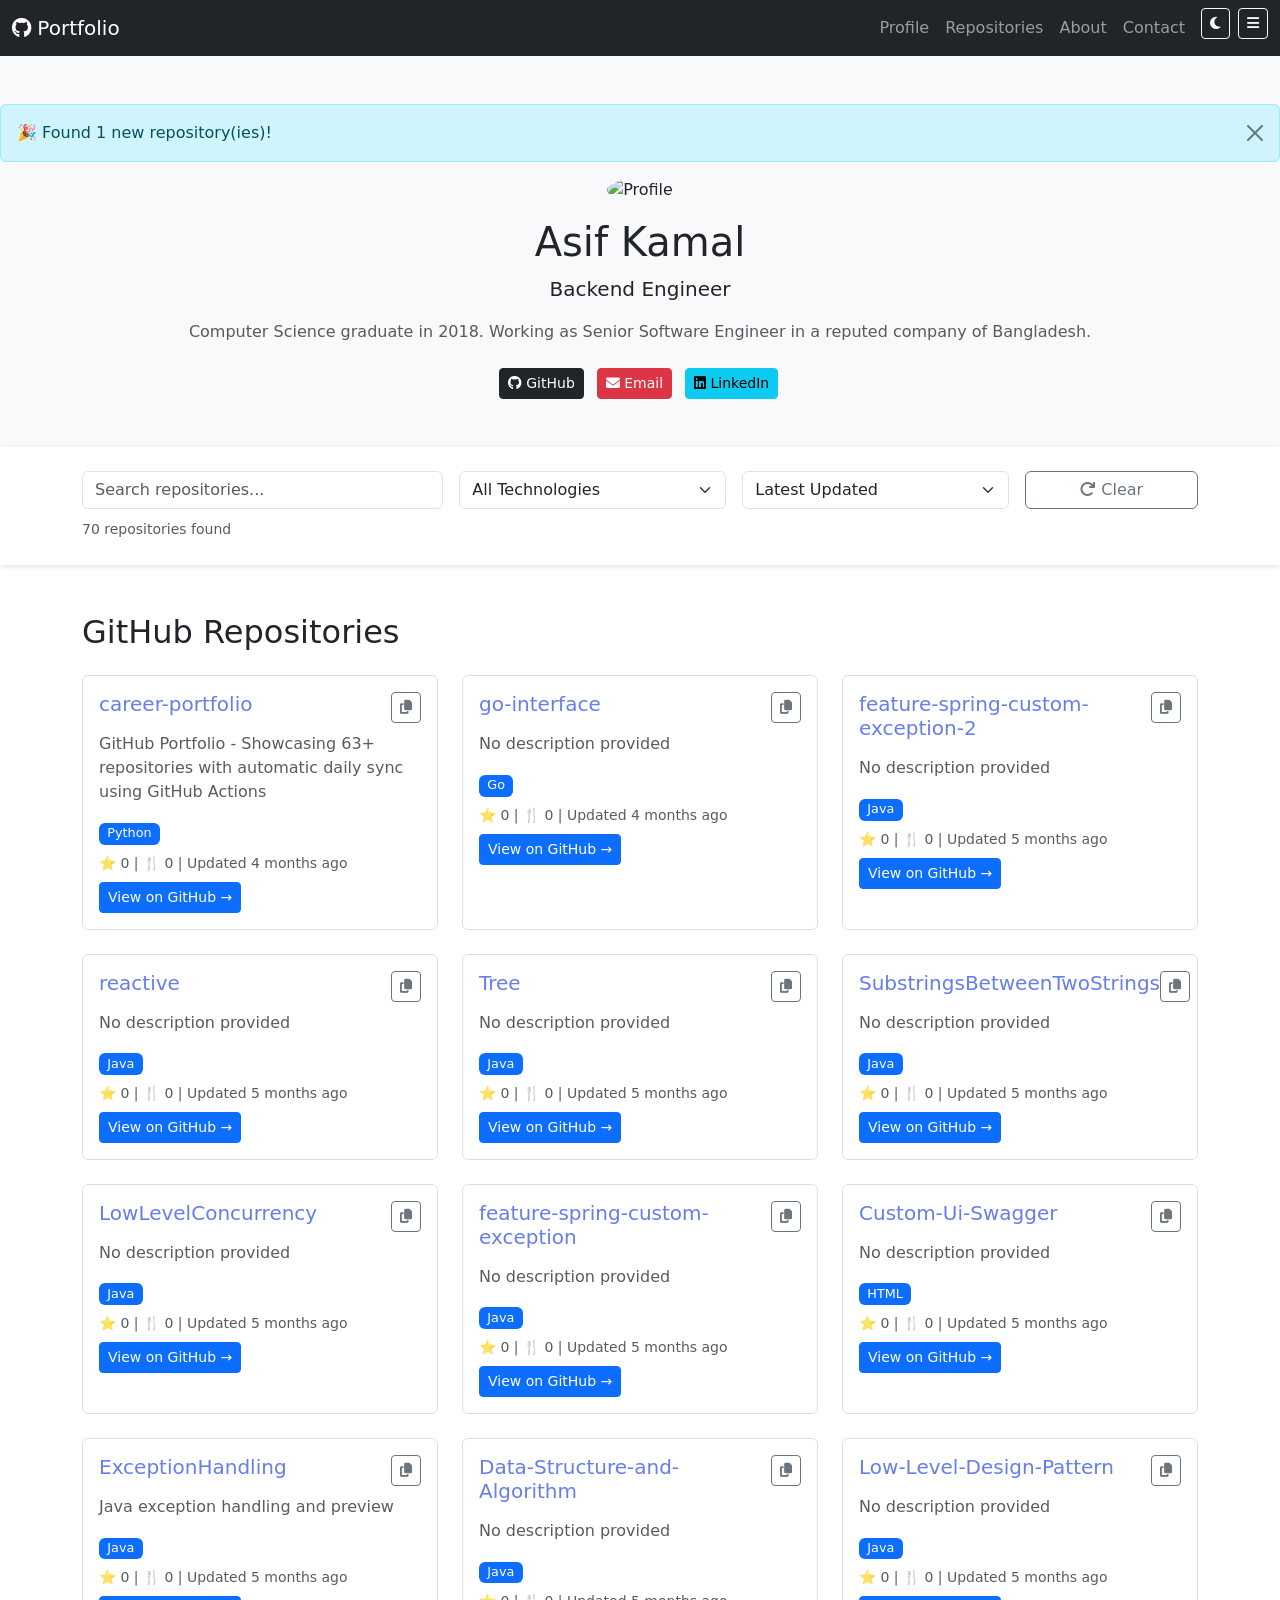
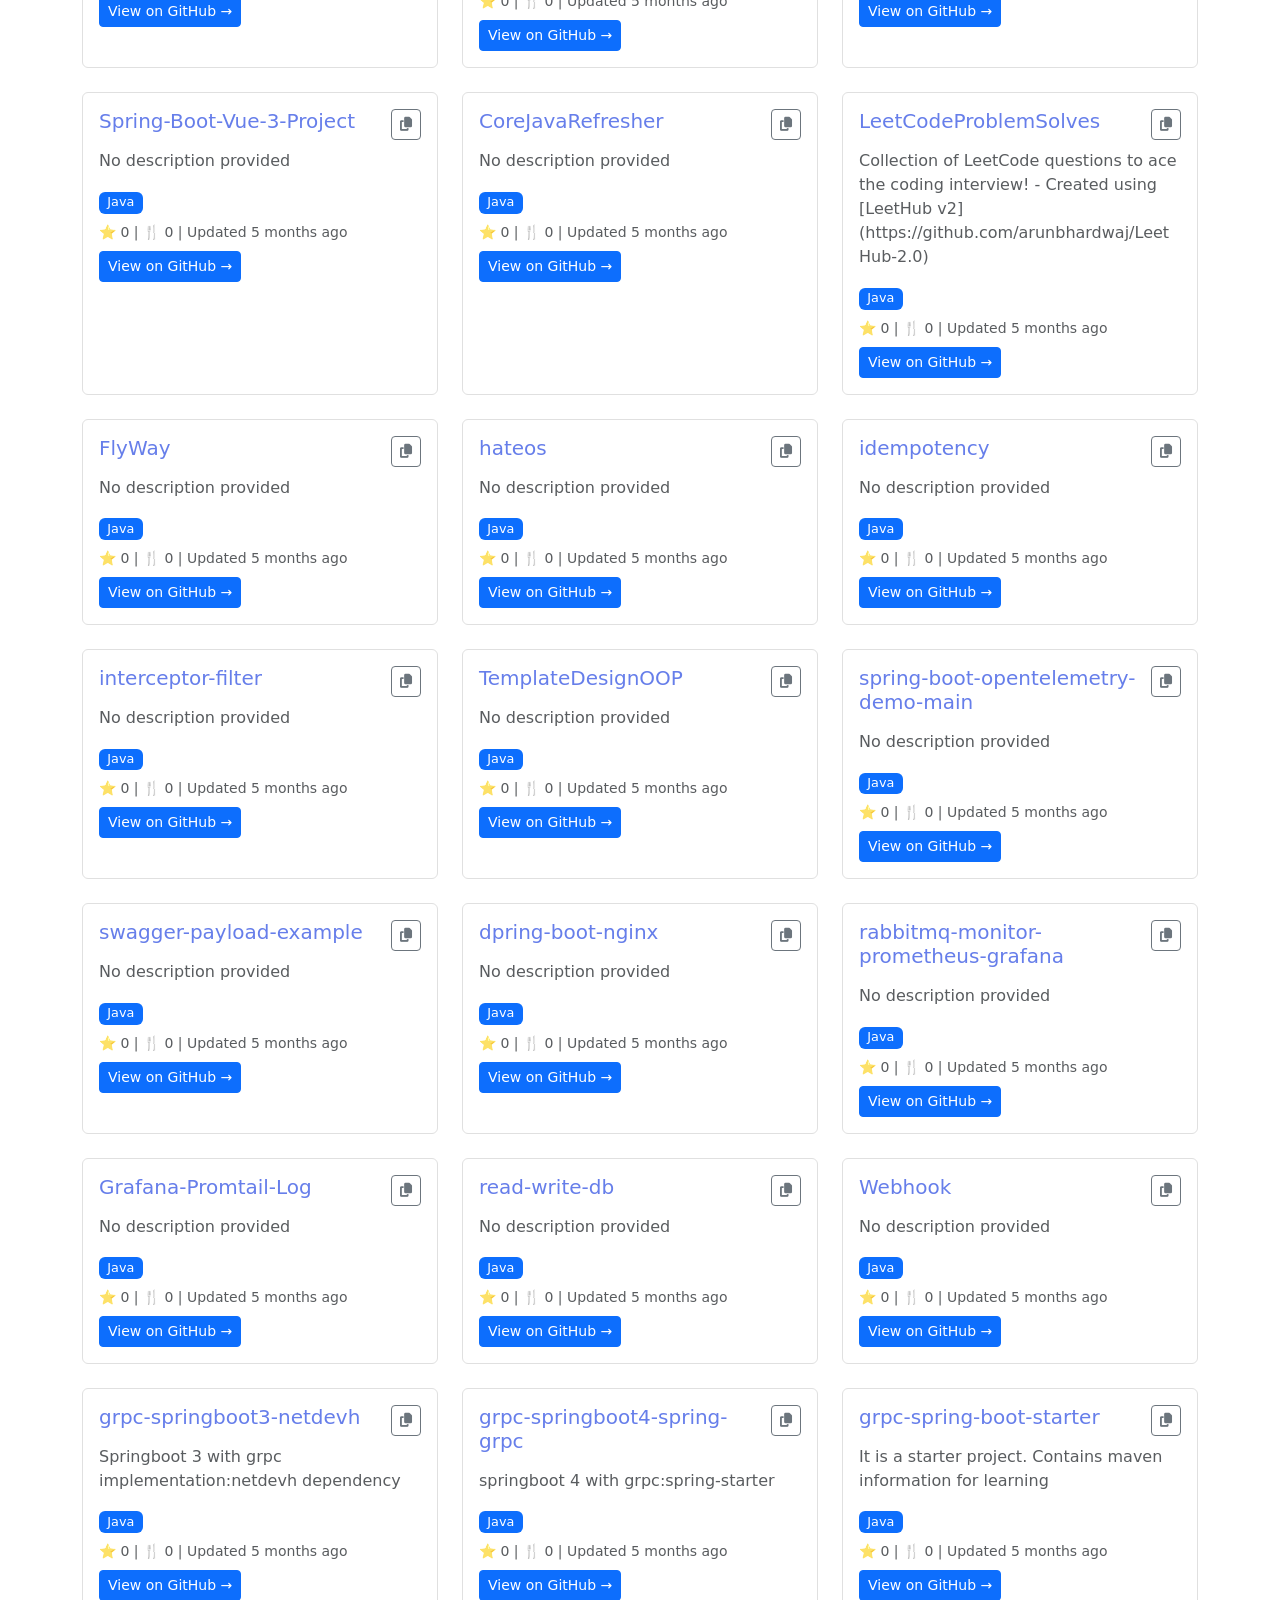
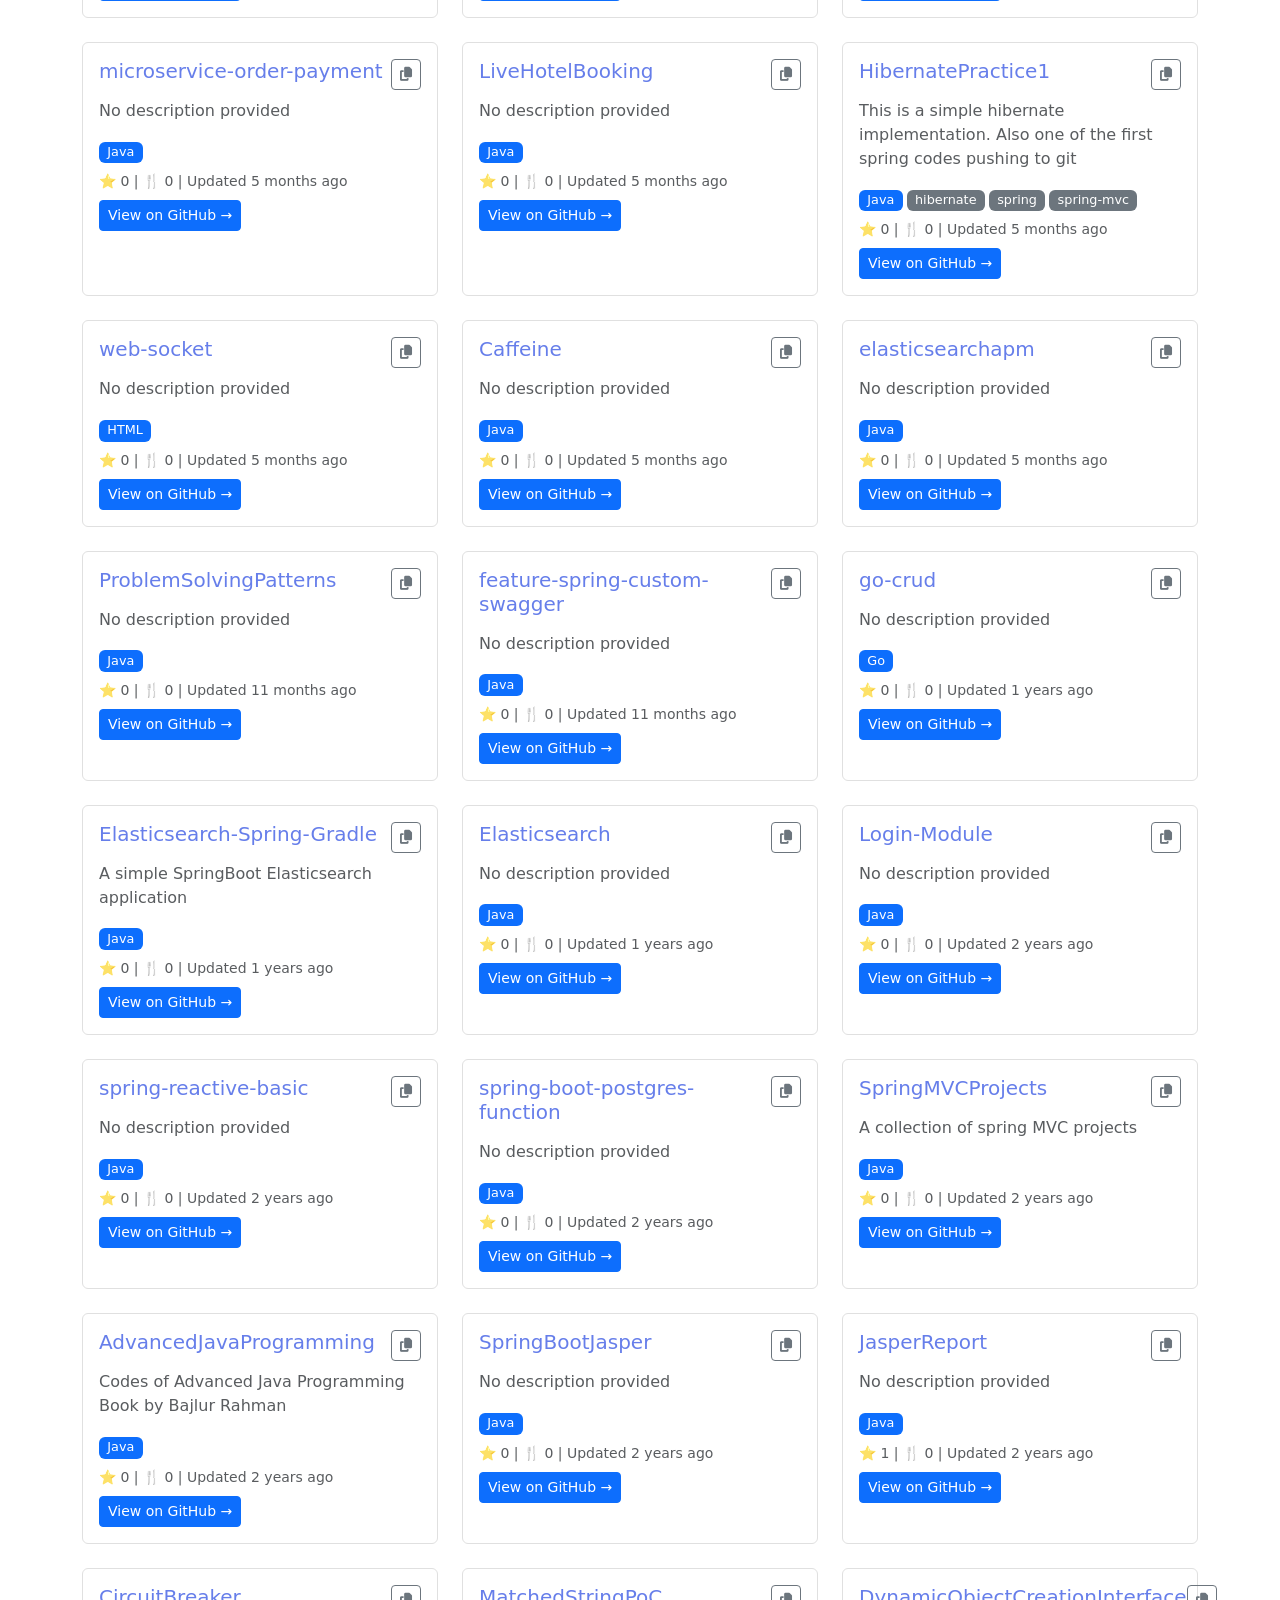
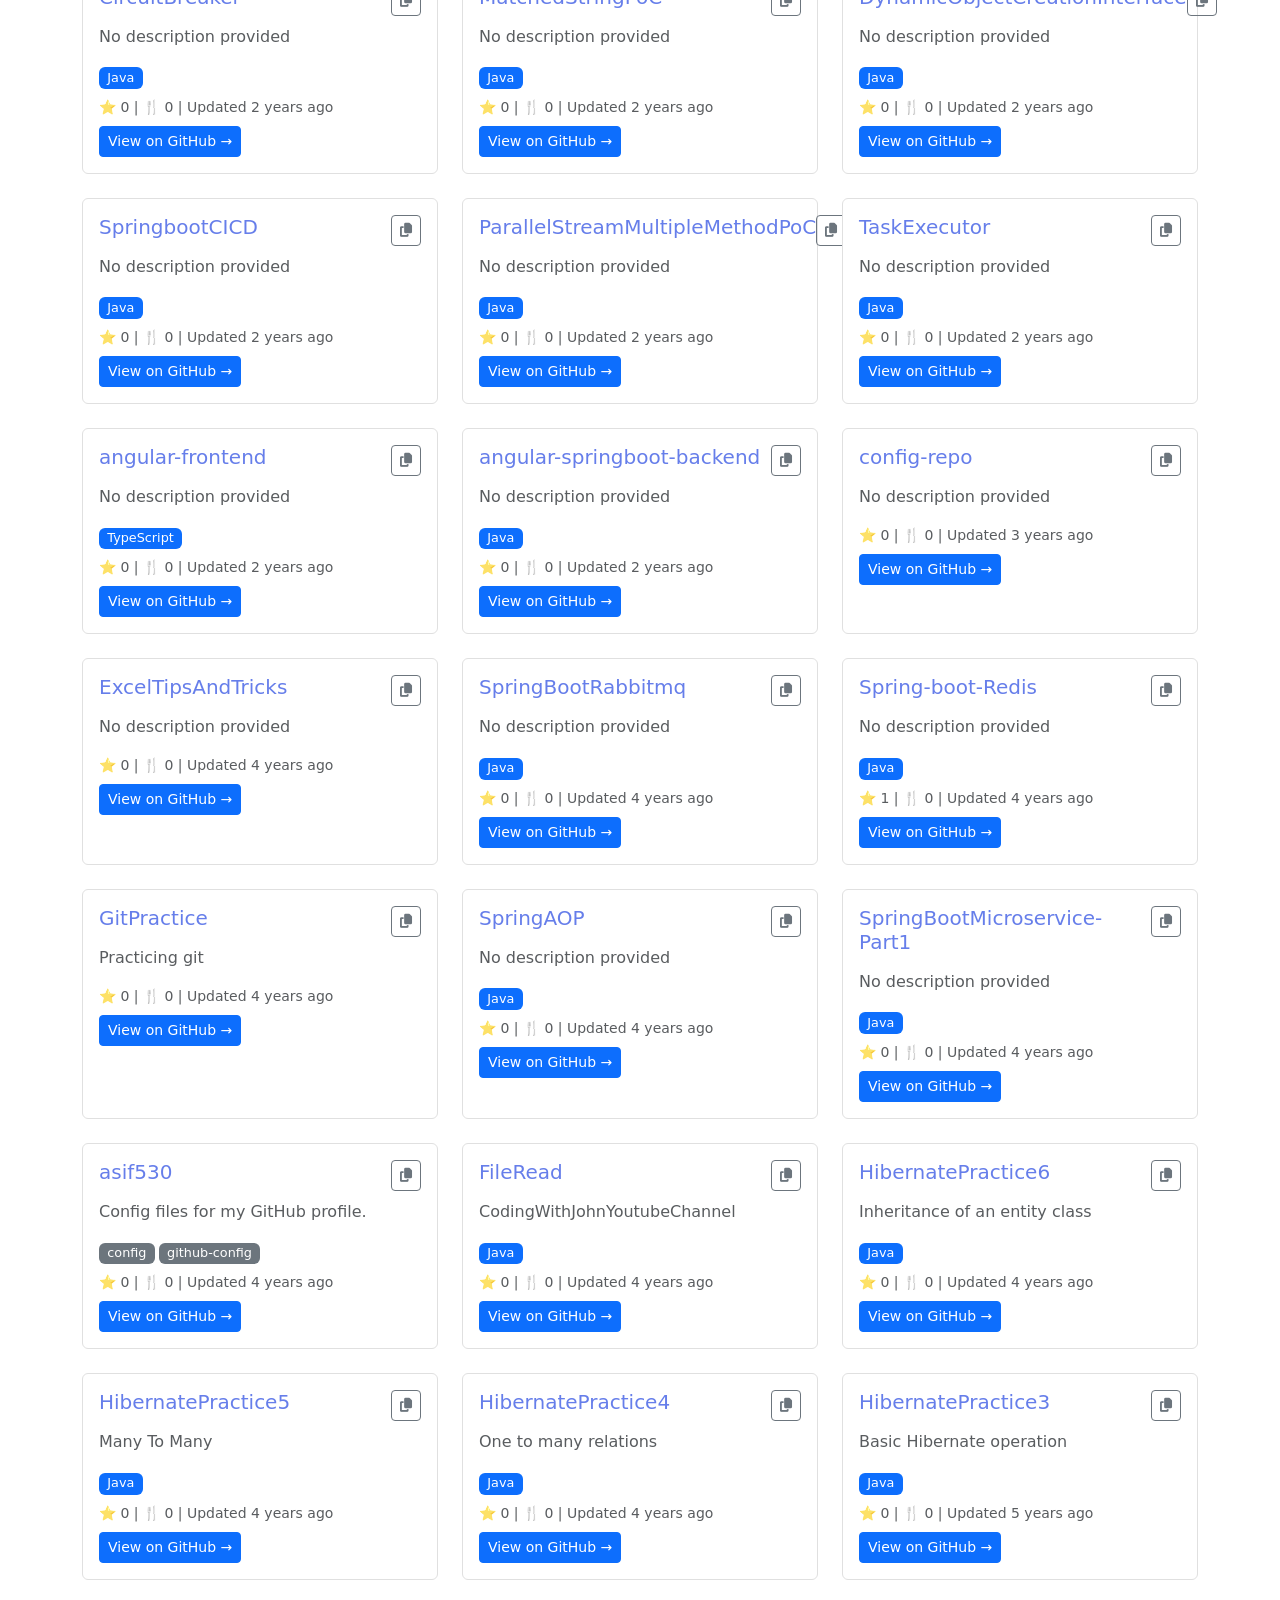
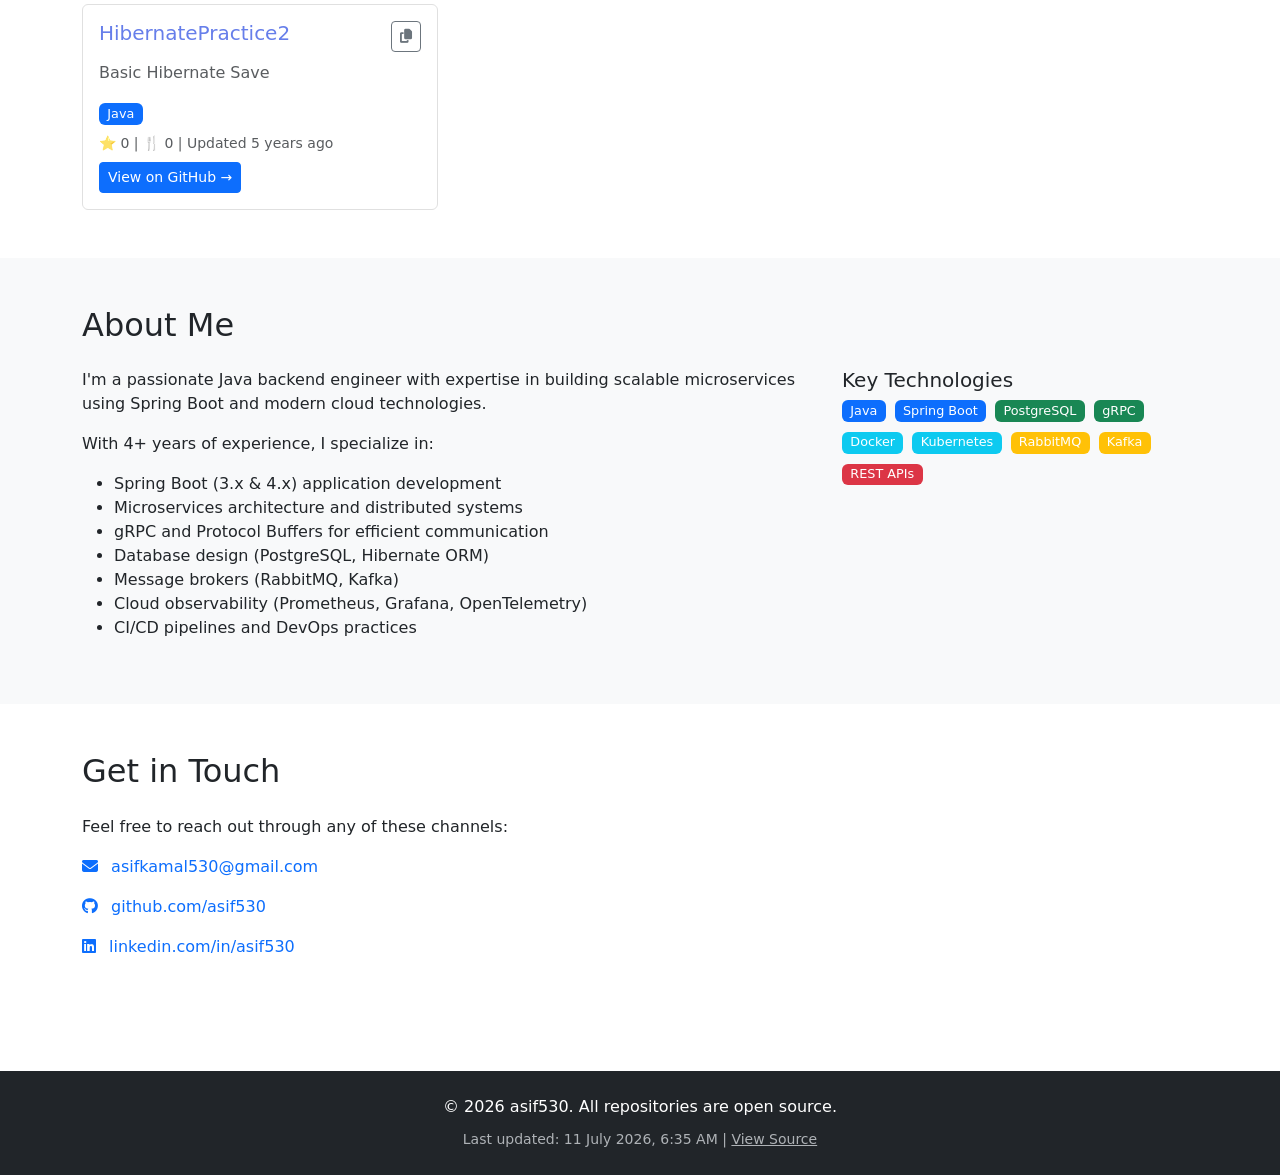
==== commit d9df48c8: "HTML fix" ====
--- a/index.html
+++ b/index.html
@@ -4,7 +4,7 @@
     <meta charset="UTF-8">
     <meta name="viewport" content="width=device-width, initial-scale=1.0">
     <meta name="description" content="GitHub Portfolio - Asif Kamal. Showcasing repositories built with modern technologies.">
-    <title>Career Portfolio - Asif KamalKamal</title>
+    <title>Career Portfolio - Asif Kamal</title>
 
     <!-- Bootstrap CSS -->
     <link href="https://cdn.jsdelivr.net/npm/bootstrap@5.3.0/dist/css/bootstrap.min.css" rel="stylesheet">
@@ -16,10 +16,10 @@
     <link rel="stylesheet" href="styles.css">
 
     <!-- Open Graph Meta Tags -->
-    <meta property="og:title" content="Career Portfolio - asif530">
-    <meta property="og:description" content="GitHub Portfolio showcasing 63+ repositories">
+    <meta property="og:title" content="Career Portfolio - Asif Kamal">
+    <meta property="og:description" content="GitHub Portfolio showcasing repositories">
     <meta property="og:type" content="website">
-    <meta property="og:url" content="https://asif530.github.io/portfolio">
+    <meta property="og:url" content="https://asif530.github.io/career-portfolio/">
     <meta property="og:image" content="https://avatars.githubusercontent.com/u/44407951?v=4&s=400">
     <meta property="og:image:width" content="400">
     <meta property="og:image:height" content="400">
@@ -27,7 +27,7 @@
     <!-- Twitter Card Meta Tags -->
     <meta name="twitter:card" content="summary">
     <meta name="twitter:title" content="Career Portfolio - Asif Kamal">
-    <meta name="twitter:description" content="GitHub Portfolio showcasing 63+ repositories">
+    <meta name="twitter:description" content="GitHub Portfolio showcasing repositories">
     <meta name="twitter:image" content="https://avatars.githubusercontent.com/u/44407951?v=4&s=400">
 </head>
 <body>
@@ -69,29 +69,18 @@
         </div>
     </nav>
 
-    <!-- Profile Section -->
+    <!-- Profile Section (populated by script.js from profile.json) -->
     <section id="profile" class="py-5 bg-light">
         <div class="container">
             <div class="row text-center">
                 <div class="col-md-12">
-                    <img src="https://avatars.githubusercontent.com/u/44407951?v=4"
-                         alt="Profile" class="rounded-circle mb-3" width="150" height="150">
-                    <h1 class="mb-2">asif530</h1>
-                    <p class="lead mb-3">Backend Engineer</p>
-                    <p class="text-muted">Building scalable microservices, exploring modern cloud technologies, and creating production-grade applications with Spring Boot, gRPC, and cloud-native patterns.</p>
+                    <img id="profileAvatar" alt="Profile" class="rounded-circle mb-3" width="150" height="150">
+                    <h1 class="mb-2" id="profileName"></h1>
+                    <p class="lead mb-3" id="profileTitle"></p>
+                    <p class="text-muted" id="profileBio"></p>
 
                     <!-- Social Links -->
-                    <div class="social-links mt-4">
-                        <a href="https://github.com/asif530" target="_blank" class="btn btn-dark btn-sm me-2">
-                            <i class="fab fa-github"></i> GitHub
-                        </a>
-                        <a href="mailto:asifkamal530@gmail.com" class="btn btn-danger btn-sm me-2">
-                            <i class="fas fa-envelope"></i> Email
-                        </a>
-                        <a href="https://linkedin.com/in/asif530" target="_blank" class="btn btn-info btn-sm me-2">
-                            <i class="fab fa-linkedin"></i> LinkedIn
-                        </a>
-                    </div>
+                    <div class="social-links mt-4" id="profileSocialLinks"></div>
                 </div>
             </div>
         </div>
@@ -135,7 +124,7 @@
     <!-- Repositories Section -->
     <section id="repositories" class="py-5">
         <div class="container">
-            <h2 class="mb-4">GitHub Repositories</h2>
+            <h2 class="mb-4" id="repositoriesHeading"></h2>
 
             <!-- Card View (Default) -->
             <div id="cardView" class="row g-4">
@@ -172,78 +161,43 @@
         </div>
     </section>
 
-    <!-- About Section -->
+    <!-- About Section (populated by script.js from profile.json) -->
     <section id="about" class="py-5 bg-light">
         <div class="container">
-            <h2 class="mb-4">About Me</h2>
+            <h2 class="mb-4" id="aboutHeading"></h2>
             <div class="row">
                 <div class="col-md-8">
-                    <p>I'm a passionate Java backend engineer with expertise in building scalable microservices using Spring Boot and modern cloud technologies.</p>
-                    <p>With 4+ years of experience, I specialize in:</p>
-                    <ul>
-                        <li>Spring Boot (3.x & 4.x) application development</li>
-                        <li>Microservices architecture and distributed systems</li>
-                        <li>gRPC and Protocol Buffers for efficient communication</li>
-                        <li>Database design (PostgreSQL, Hibernate ORM)</li>
-                        <li>Message brokers (RabbitMQ, Kafka)</li>
-                        <li>Cloud observability (Prometheus, Grafana, OpenTelemetry)</li>
-                        <li>CI/CD pipelines and DevOps practices</li>
-                    </ul>
+                    <div id="aboutParagraphs"></div>
+                    <ul id="aboutHighlights"></ul>
                 </div>
                 <div class="col-md-4">
-                    <h5>Key Technologies</h5>
-                    <div class="tags mb-3">
-                        <span class="badge bg-primary">Java</span>
-                        <span class="badge bg-primary">Spring Boot</span>
-                        <span class="badge bg-success">PostgreSQL</span>
-                        <span class="badge bg-success">gRPC</span>
-                        <span class="badge bg-info">Docker</span>
-                        <span class="badge bg-info">Kubernetes</span>
-                        <span class="badge bg-warning">RabbitMQ</span>
-                        <span class="badge bg-warning">Kafka</span>
-                        <span class="badge bg-danger">REST APIs</span>
-                    </div>
-                </div>
-            </div>
-        </div>
-    </section>
-
-    <!-- Contact Section -->
+                    <h5 id="aboutSkillsHeading"></h5>
+                    <div class="tags mb-3" id="aboutSkills"></div>
+                </div>
+            </div>
+        </div>
+    </section>
+
+    <!-- Contact Section (populated by script.js from profile.json) -->
     <section id="contact" class="py-5">
         <div class="container">
-            <h2 class="mb-4">Get in Touch</h2>
+            <h2 class="mb-4" id="contactHeading"></h2>
             <div class="row">
                 <div class="col-md-8">
-                    <p>Feel free to reach out through any of these channels:</p>
-                    <ul class="list-unstyled">
-                        <li class="mb-3">
-                            <a href="mailto:asifkamal530@gmail.com" class="text-decoration-none">
-                                <i class="fas fa-envelope me-2"></i> asifkamal530@gmail.com
-                            </a>
-                        </li>
-                        <li class="mb-3">
-                            <a href="https://github.com/asif530" target="_blank" class="text-decoration-none">
-                                <i class="fab fa-github me-2"></i> github.com/asif530
-                            </a>
-                        </li>
-                        <li class="mb-3">
-                            <a href="https://linkedin.com/in/asif530" target="_blank" class="text-decoration-none">
-                                <i class="fab fa-linkedin me-2"></i> linkedin.com/in/asif530
-                            </a>
-                        </li>
-                    </ul>
-                </div>
-            </div>
-        </div>
-    </section>
-
-    <!-- Footer -->
+                    <p id="contactIntro"></p>
+                    <ul class="list-unstyled" id="contactChannels"></ul>
+                </div>
+            </div>
+        </div>
+    </section>
+
+    <!-- Footer (populated by script.js from profile.json) -->
     <footer class="bg-dark text-white py-4 mt-5" data-bs-theme="dark">
         <div class="container text-center">
-            <p class="mb-2">&copy; 2026 asif530. All repositories are open source.</p>
+            <p class="mb-2" id="footerCopyright"></p>
             <small class="text-muted">
                 Last updated: <span id="lastUpdated">Loading...</span> |
-                <a href="https://github.com/asif530/career-portfolio" target="_blank" class="text-muted">View Source</a>
+                <a id="footerSourceLink" target="_blank" class="text-muted"></a>
             </small>
         </div>
     </footer>
